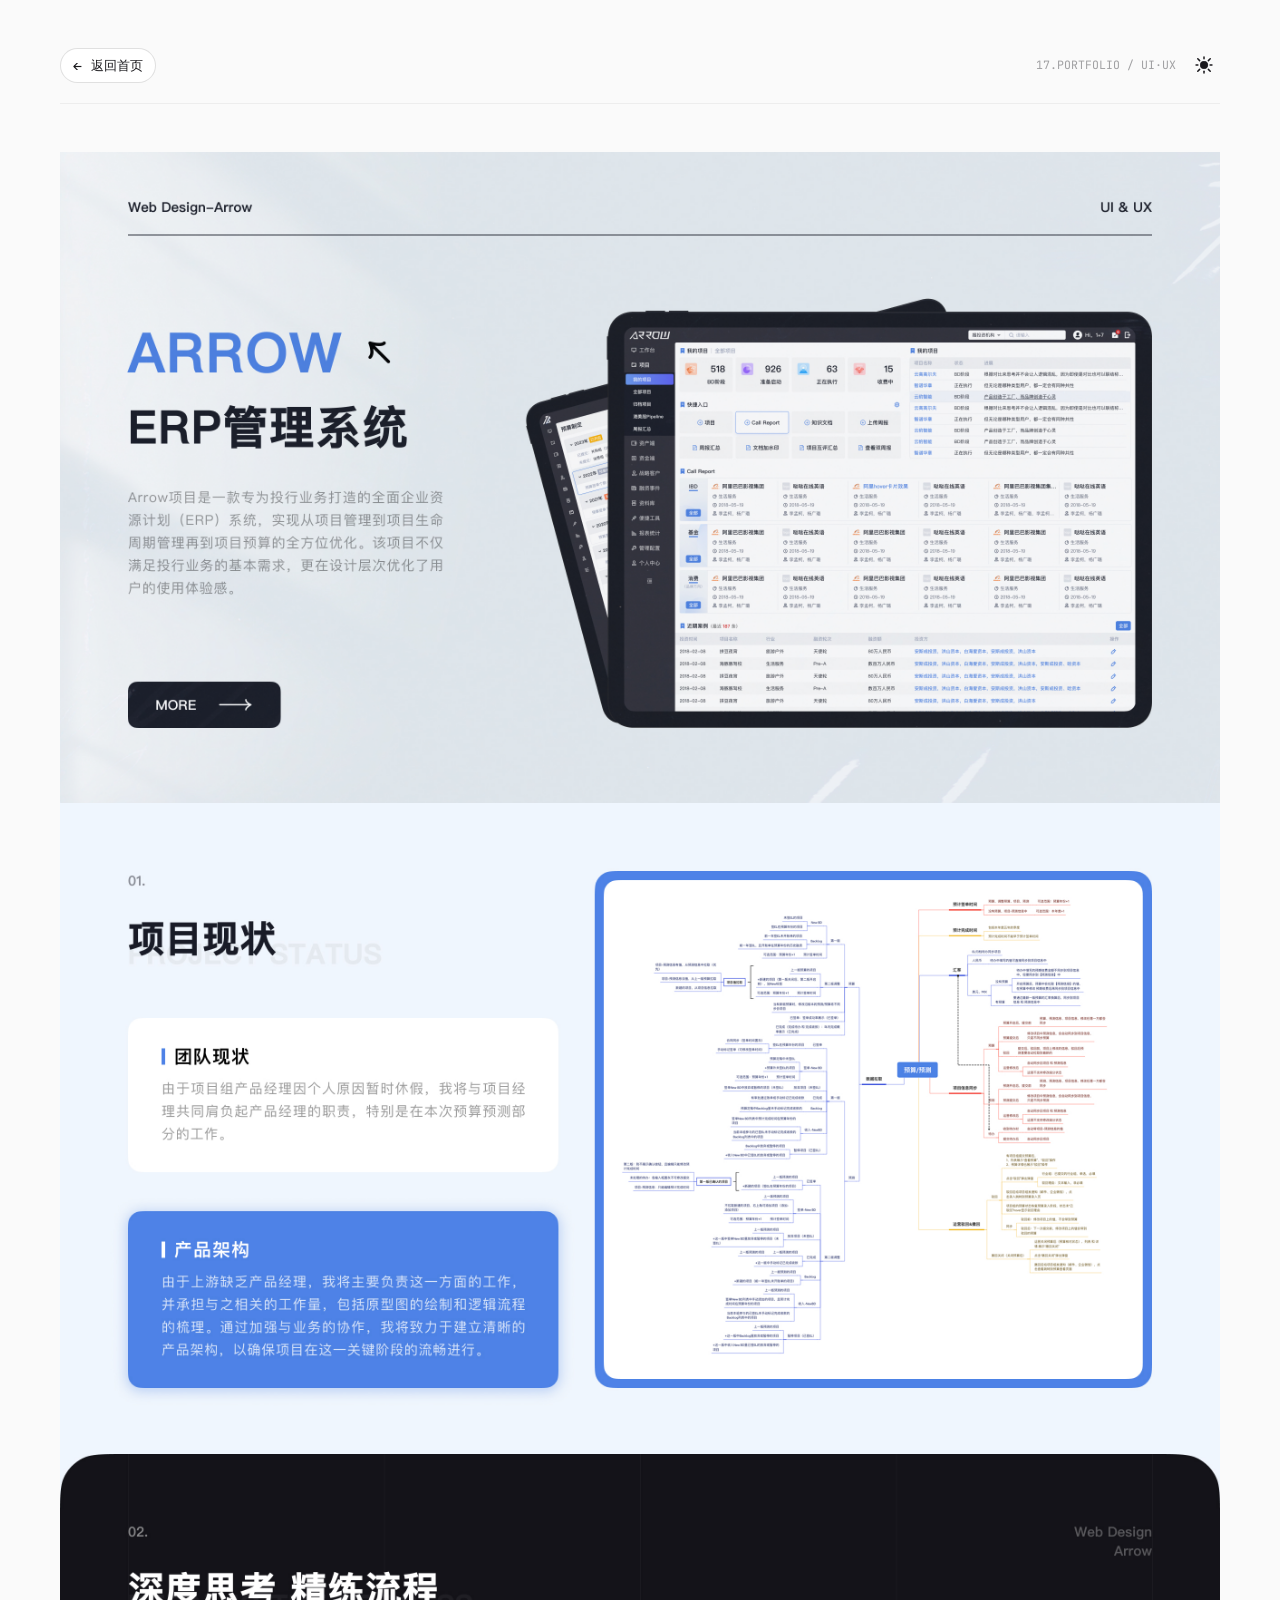
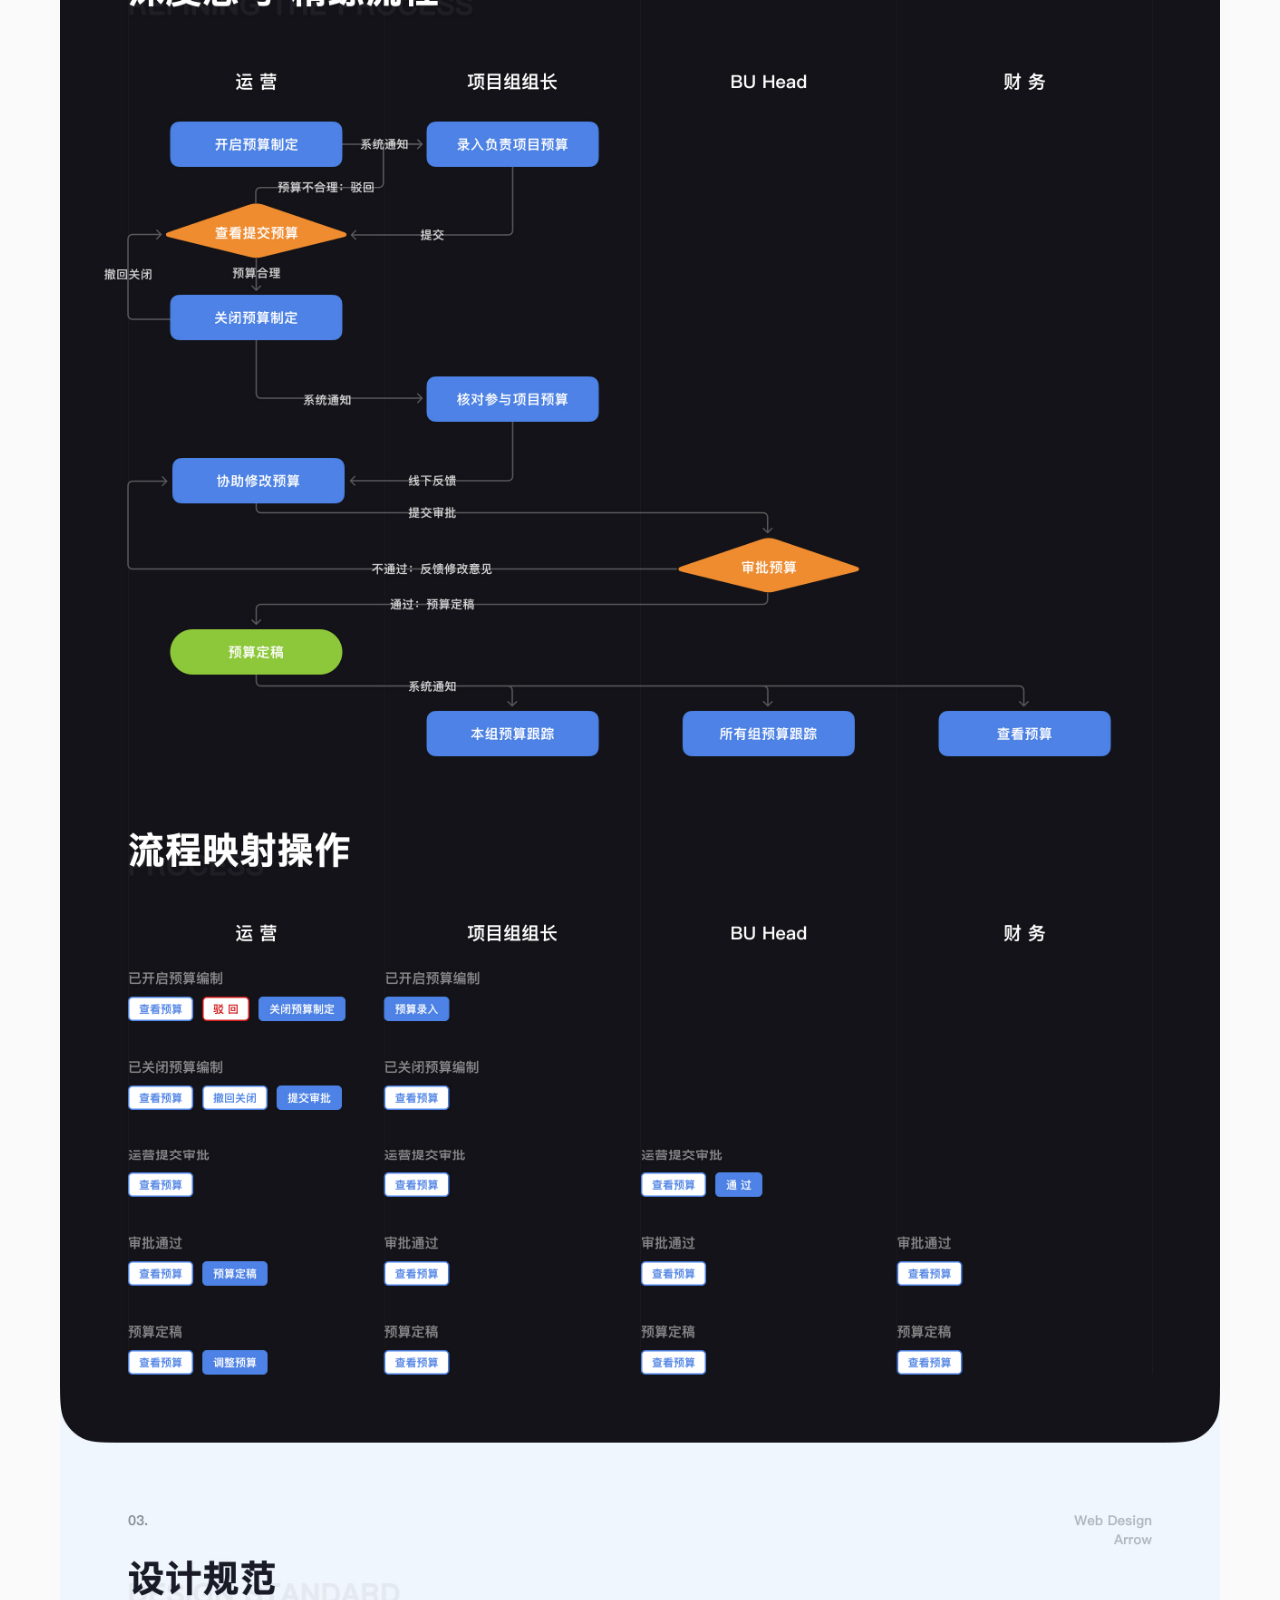
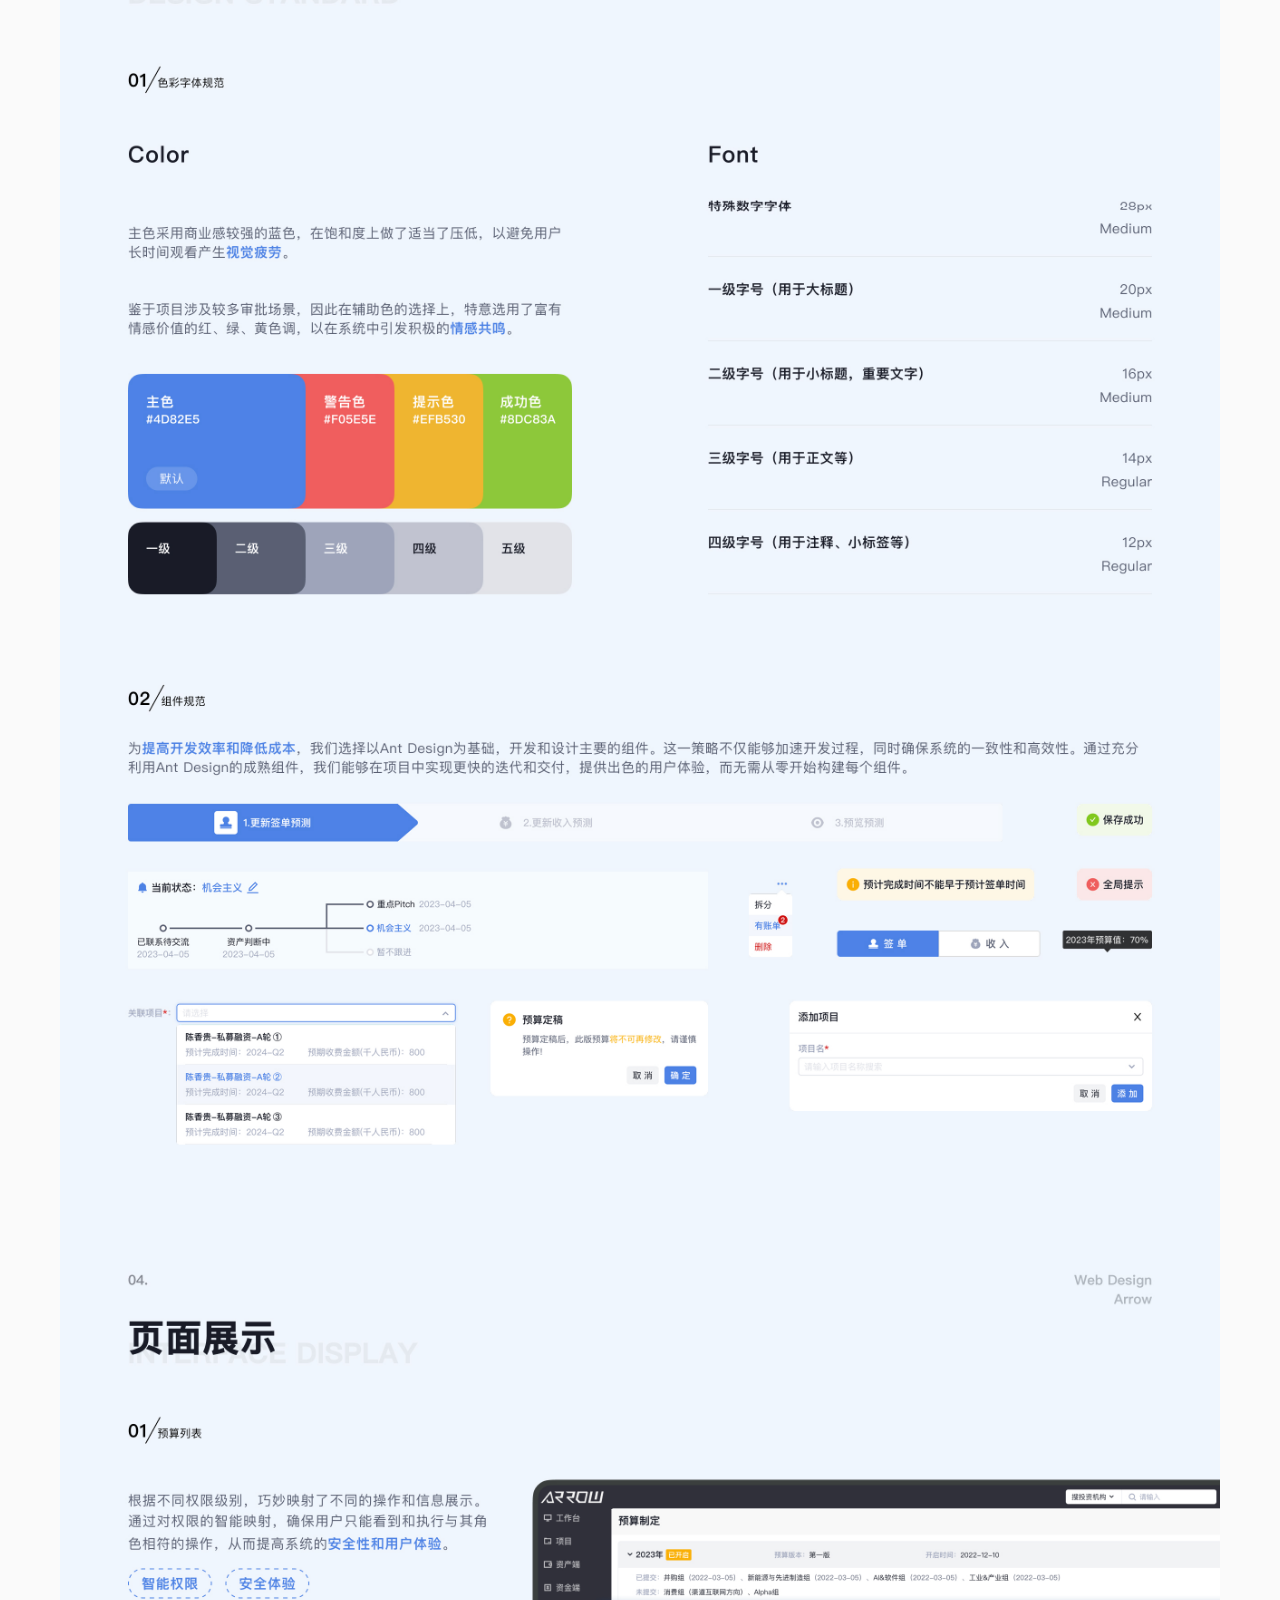
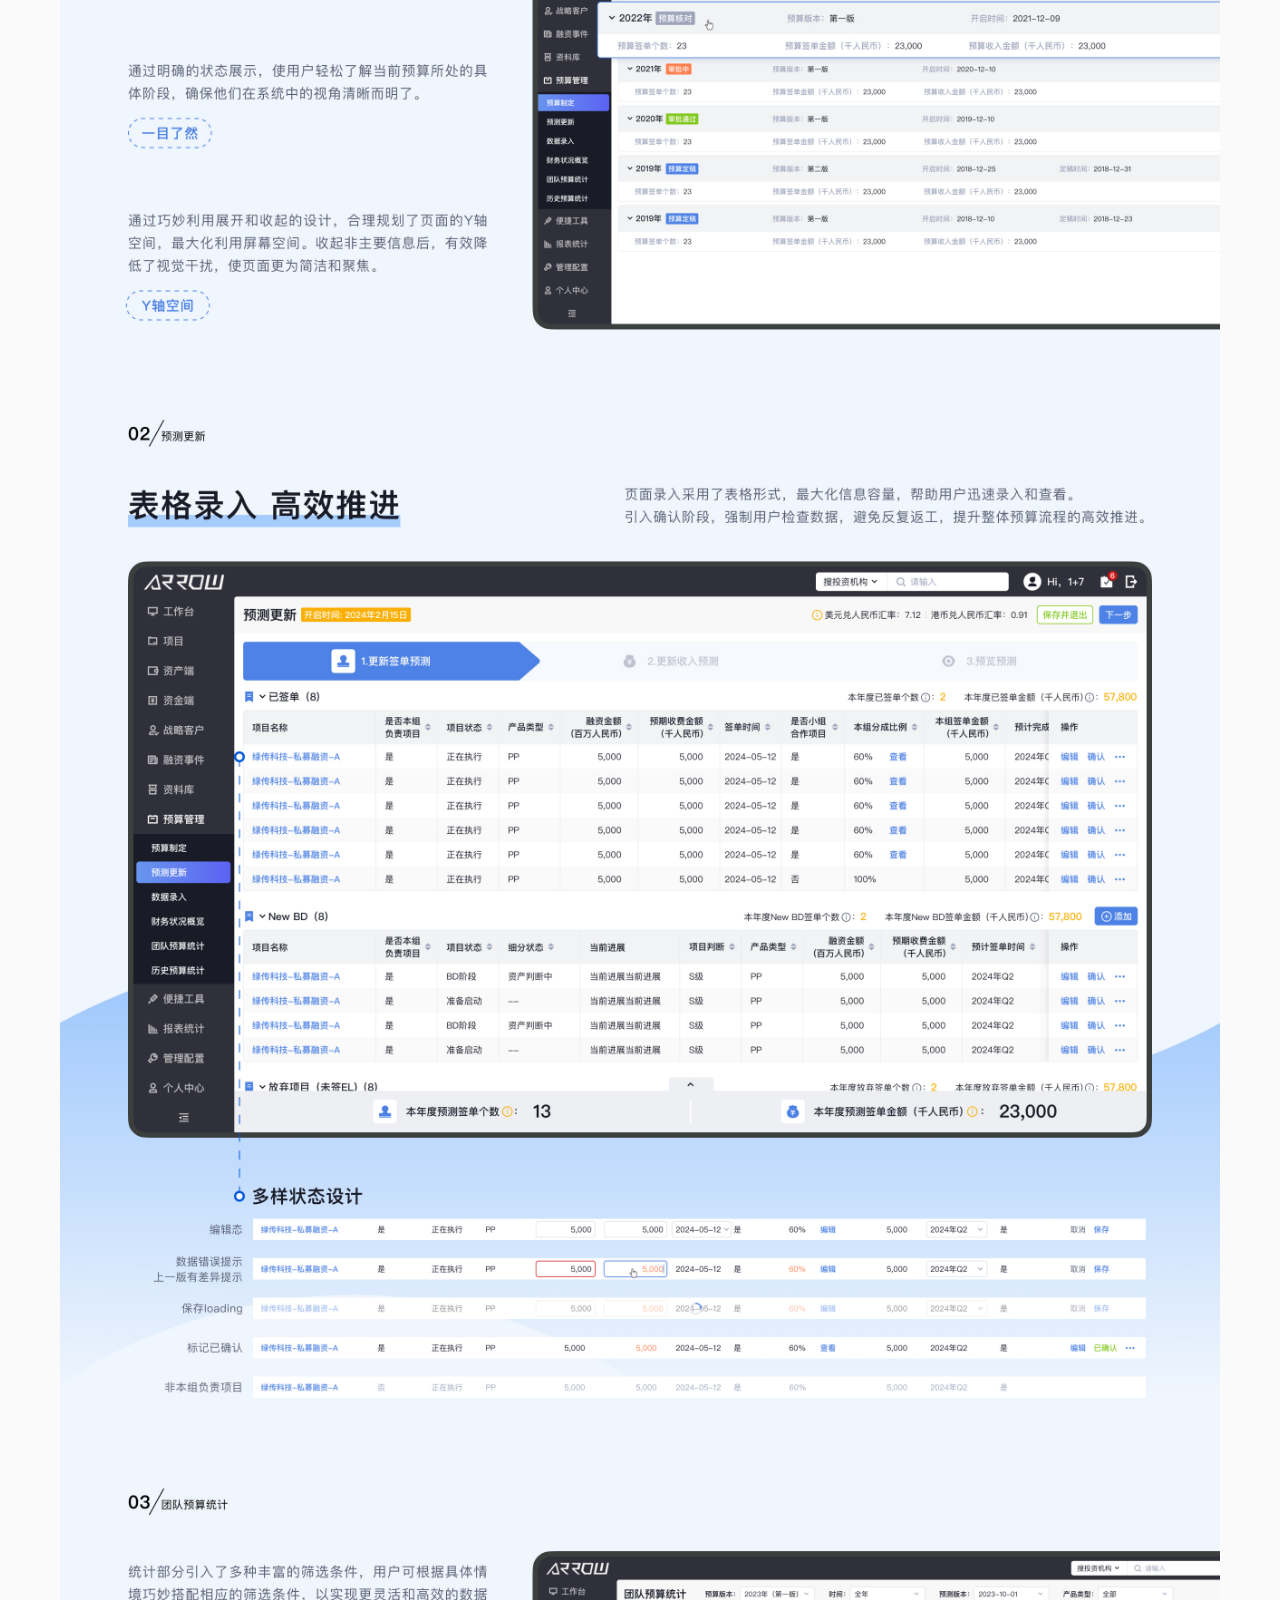
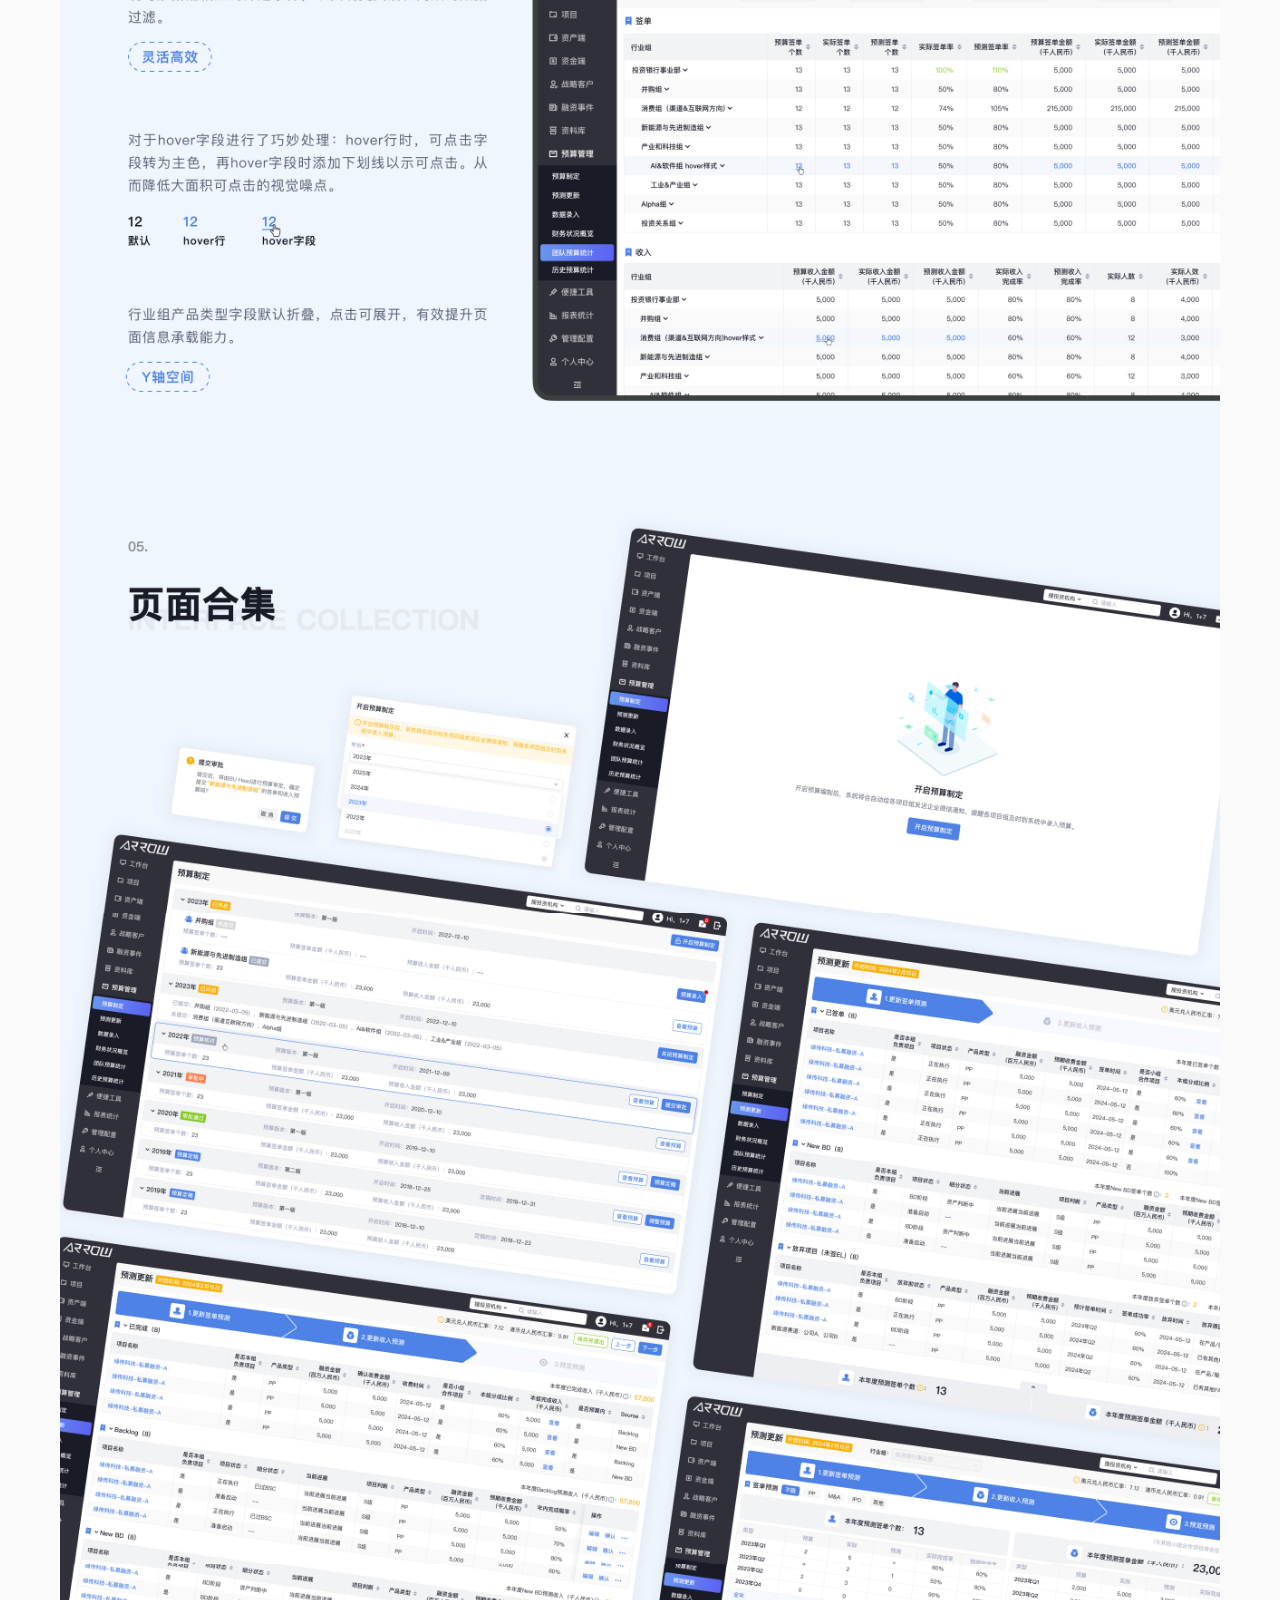
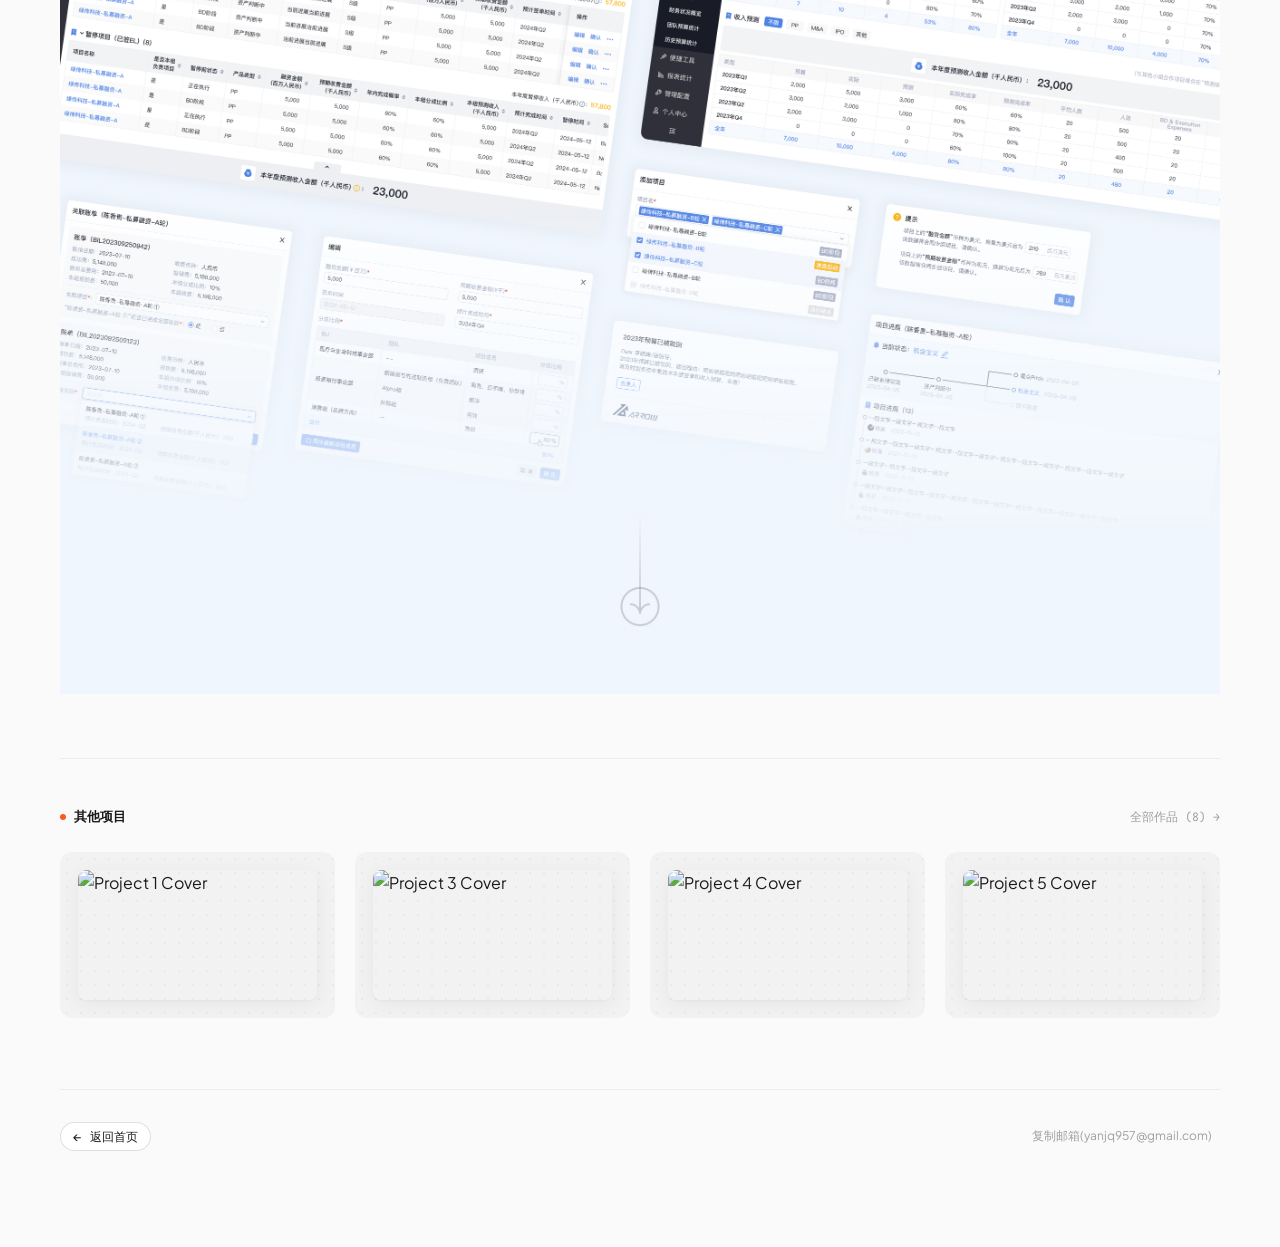
==== project-detail-2.html @ a06f78f7 "feat: add local 2.5K high-res assets for Arrow project and enforce top scroll restoration" ====
<!DOCTYPE html>
<html lang="zh-CN" data-theme="light">
<head>
  <meta charset="UTF-8">
  <meta name="viewport" content="width=device-width, initial-scale=1, viewport-fit=cover">
  <title>作品详情 02 — 17 UI/UX Designer Portfolio</title>
  <meta name="description" content="17 的 UI/UX 作品详情展示。">
  <link rel="icon" type="image/png" href="logo.png">
  <link rel="icon" type="image/svg+xml" href="favicon.svg">
  <link rel="apple-touch-icon" href="logo.png">
  <link rel="stylesheet" href="styles.css">
  
  <link rel="preconnect" href="https://fonts.googleapis.com">
  <link rel="preconnect" href="https://fonts.gstatic.com" crossorigin>
  <link href="https://fonts.googleapis.com/css2?family=Plus+Jakarta+Sans:wght@400;500;600;700;800&family=JetBrains+Mono:wght@400;500;600&display=swap" rel="stylesheet">
  <script>
    (function() {
      // 1. 禁用浏览器历史滚动恢复，确保刷新/返回时始终重新定位到顶部
      if ('scrollRestoration' in history) {
        history.scrollRestoration = 'manual';
      }
      window.scrollTo(0, 0);
      window.addEventListener('pageshow', function() {
        window.scrollTo(0, 0);
      });

      // 2. 初始化深浅色主题
      const saved = localStorage.getItem("site-theme") || 
        (window.matchMedia && window.matchMedia("(prefers-color-scheme: dark)").matches ? "dark" : "light");
      document.documentElement.setAttribute("data-theme", saved);
    })();
  </script>
</head>
<body class="project-detail-body">

  <!-- 全屏白场平滑淡入淡出转场幕布 -->
  <div class="page-transition-curtain is-active" id="page-curtain"></div>

  <div class="detail-page-container">

    <!-- 顶部导航栏 (含返回与深浅色切换) -->
    <header class="projects-nav-header stagger-item stagger-delay-1">
      <a href="index.html" class="btn-back-home" id="btn-back-home" title="返回首页">
        <span class="back-arrow">←</span>
        <span>返回首页</span>
      </a>

      <div style="display: flex; align-items: center; gap: var(--space-1-5);">
        <span style="font-family: var(--font-mono); font-size: 11.5px; color: var(--ink-tertiary);">17.PORTFOLIO / UI·UX</span>
        <button id="btn-theme-toggle" class="theme-toggle-btn" title="切换深浅色主题" aria-label="切换深浅色主题">
          <svg class="theme-toggle-svg" viewBox="0 0 24 24" aria-hidden="true" width="20" height="20">
            <defs>
              <mask id="theme-moon-mask">
                <rect x="0" y="0" width="24" height="24" fill="white" />
                <circle class="theme-crescent-mask" cx="19" cy="7" r="5" fill="black" />
              </mask>
            </defs>
            <g stroke="currentColor" stroke-linecap="round">
              <circle cx="12" cy="12" r="5" fill="currentColor" mask="url(#theme-moon-mask)" class="theme-sun-center" />
              <path d="M12 1.4v2.4" fill="none" stroke-width="2" stroke-linejoin="round" class="theme-ray" />
              <path d="m20.3 3.7-2.5 2.5" fill="none" stroke-width="2" stroke-linejoin="round" class="theme-ray" />
              <path d="M22.6 12h-2.4" fill="none" stroke-width="2" stroke-linejoin="round" class="theme-ray" />
              <path d="m20.3 20.3-2.5-2.5" fill="none" stroke-width="2" stroke-linejoin="round" class="theme-ray" />
              <path d="M12 22.6v-2.4" fill="none" stroke-width="2" stroke-linejoin="round" class="theme-ray" />
              <path d="m3.7 20.3 2.5-2.5" fill="none" stroke-width="2" stroke-linejoin="round" class="theme-ray" />
              <path d="M1.4 12h2.4" fill="none" stroke-width="2" stroke-linejoin="round" class="theme-ray" />
              <path d="m3.7 3.7 2.5 2.5" fill="none" stroke-width="2" stroke-linejoin="round" class="theme-ray" />
            </g>
          </svg>
        </button>
      </div>
    </header>

    <!-- 作品大图展示区域 (上下无缝拼接展示完整高保真设计长图 · 自顶向下优先级渐进加载) -->
    <main class="detail-images-stack stagger-item stagger-delay-2">
      
      <!-- 设计图 1 (最高优先级首屏即时加载 - 2.5K 本地超清原图) -->
      <div class="detail-image-placeholder" id="placeholder-1">
        <img src="assets/projects/arrow/ARROW01.jpg" alt="UI/UX Design Showcase 02 - Section 1" class="detail-stream-img" fetchpriority="high" decoding="async">
      </div>

      <!-- 设计图 2 (2.5K 本地超清原图) -->
      <div class="detail-image-placeholder" id="placeholder-2">
        <img data-src="assets/projects/arrow/ARROW02.jpg" alt="UI/UX Design Showcase 02 - Section 2" class="detail-stream-img" decoding="async">
      </div>

      <!-- 设计图 3 (2.5K 本地超清原图) -->
      <div class="detail-image-placeholder" id="placeholder-3">
        <img data-src="assets/projects/arrow/ARROW03.jpg" alt="UI/UX Design Showcase 02 - Section 3" class="detail-stream-img" decoding="async">
      </div>

      <!-- 设计图 4 (2.5K 本地超清原图) -->
      <div class="detail-image-placeholder" id="placeholder-4">
        <img data-src="assets/projects/arrow/ARROW04.jpg" alt="UI/UX Design Showcase 02 - Section 4" class="detail-stream-img" decoding="async">
      </div>

      <!-- 设计图 5 (2.5K 本地超清原图) -->
      <div class="detail-image-placeholder" id="placeholder-5">
        <img data-src="assets/projects/arrow/ARROW05.jpg" alt="UI/UX Design Showcase 02 - Section 5" class="detail-stream-img" decoding="async">
      </div>

      <!-- 设计图 6 (2.5K 本地超清原图) -->
      <div class="detail-image-placeholder" id="placeholder-6">
        <img data-src="assets/projects/arrow/ARROW06.jpg" alt="UI/UX Design Showcase 02 - Section 6" class="detail-stream-img" decoding="async">
      </div>

      <!-- 设计图 7 (2.5K 本地超清原图) -->
      <div class="detail-image-placeholder" id="placeholder-7">
        <img data-src="assets/projects/arrow/ARROW07.jpg" alt="UI/UX Design Showcase 02 - Section 7" class="detail-stream-img" decoding="async">
      </div>

      <!-- 设计图 8 (2.5K 本地超清原图) -->
      <div class="detail-image-placeholder" id="placeholder-8">
        <img data-src="assets/projects/arrow/ARROW08.jpg" alt="UI/UX Design Showcase 02 - Section 8" class="detail-stream-img" decoding="async">
      </div>

      <!-- 设计图 9 (2.5K 本地超清原图) -->
      <div class="detail-image-placeholder" id="placeholder-9">
        <img data-src="assets/projects/arrow/ARROW09.jpg" alt="UI/UX Design Showcase 02 - Section 9" class="detail-stream-img" decoding="async">
      </div>

      <!-- 设计图 10 (2.5K 本地超清原图) -->
      <div class="detail-image-placeholder" id="placeholder-10">
        <img data-src="assets/projects/arrow/ARROW10.jpg" alt="UI/UX Design Showcase 02 - Section 10" class="detail-stream-img" decoding="async">
      </div>

      <!-- 设计图 11 (2.5K 本地超清原图) -->
      <div class="detail-image-placeholder" id="placeholder-11">
        <img data-src="assets/projects/arrow/ARROW11.jpg" alt="UI/UX Design Showcase 02 - Section 11" class="detail-stream-img" decoding="async">
      </div>

      <!-- 设计图 12 (2.5K 本地超清原图) -->
      <div class="detail-image-placeholder" id="placeholder-12">
        <img data-src="assets/projects/arrow/ARROW12.jpg" alt="UI/UX Design Showcase 02 - Section 12" class="detail-stream-img" decoding="async">
      </div>

      <!-- 设计图 13 (2.5K 本地超清原图) -->
      <div class="detail-image-placeholder" id="placeholder-13">
        <img data-src="assets/projects/arrow/ARROW13.jpg" alt="UI/UX Design Showcase 02 - Section 13" class="detail-stream-img" decoding="async">
      </div>

    </main>

    <!-- 底部「其他项目」推荐模块 -->
    <section class="detail-more-projects-section stagger-item stagger-delay-4">
      <div class="more-projects-header">
        <span class="more-projects-badge">其他项目</span>
        <a href="projects.html" class="more-projects-view-all">全部作品 (8) →</a>
      </div>

      <div class="more-projects-grid">
        <!-- 推荐 1: 项目 1 (带封面图) -->
        <div class="shotwell-card" data-project-url="project-detail.html?from=detail">
          <div class="shotwell-artboard has-cover-image">
            <img src="https://cdn.nodeimage.com/i/YwyaLuNAtFUBW12pf4MRfCgPhsmDjtAM.webp" alt="Project 1 Cover" class="artboard-cover-img" loading="lazy" decoding="async">
          </div>
        </div>

        <!-- 推荐 2: 项目 3 (带封面图) -->
        <div class="shotwell-card" data-project-url="project-detail-3.html?from=detail">
          <div class="shotwell-artboard has-cover-image">
            <img src="https://cdn.nodeimage.com/i/kaMPTOuEryb2H9pcGYnJseWnvORFoao3.webp" alt="Project 3 Cover" class="artboard-cover-img" loading="lazy" decoding="async">
          </div>
        </div>

        <!-- 推荐 3: 项目 4 (带封面图) -->
        <div class="shotwell-card" data-project-url="project-detail-4.html?from=detail">
          <div class="shotwell-artboard has-cover-image">
            <img src="https://cdn.nodeimage.com/i/21tDvHLzhrKbF94xNewNwgtcS5hc1CsA.webp" alt="Project 4 Cover" class="artboard-cover-img" loading="lazy" decoding="async">
          </div>
        </div>

        <!-- 推荐 4: 项目 5 (带封面图) -->
        <div class="shotwell-card" data-project-url="project-detail-5.html?from=detail">
          <div class="shotwell-artboard has-cover-image">
            <img src="https://cdn.nodeimage.com/i/oVhkjZFi4OAv56gPUFg9BxCd1Nyyz9tE.webp" alt="Project 5 Cover" class="artboard-cover-img" loading="lazy" decoding="async">
          </div>
        </div>
      </div>
    </section>

    <!-- 底部返回栏 -->
    <footer class="projects-footer stagger-item stagger-delay-5">
      <a href="index.html" class="btn-back-home" id="btn-back-bottom">
        <span class="back-arrow">←</span>
        <span>返回首页</span>
      </a>
      <button class="footer-email-btn" id="btn-detail-copy-email" onclick="copyContactEmail('yanjq957@gmail.com', this)" title="点击复制邮箱">
        <span>复制邮箱(yanjq957@gmail.com)</span>
      </button>
    </footer>

    <!-- 悬浮返回顶部按钮 (极简小箭头胶囊) -->
    <button class="back-to-top-btn" id="btn-back-to-top" title="返回顶部" aria-label="返回顶部">
      <svg viewBox="0 0 24 24" fill="none" stroke="currentColor" stroke-linecap="round" stroke-linejoin="round">
        <path d="M12 19V5M5 12l7-7 7 7"/>
      </svg>
    </button>

  </div>

  <script>
    // 监听滚动事件：滑动到第二屏时平滑浮现返回顶部按钮
    const backToTopBtn = document.getElementById("btn-back-to-top");
    if (backToTopBtn) {
      let isVisible = false;
      const checkScrollPosition = () => {
        const threshold = window.innerHeight * 0.8;
        const shouldShow = window.scrollY >= threshold;
        if (shouldShow !== isVisible) {
          isVisible = shouldShow;
          backToTopBtn.classList.toggle("is-visible", shouldShow);
        }
      };

      window.addEventListener("scroll", checkScrollPosition, { passive: true });
      checkScrollPosition();

      backToTopBtn.addEventListener("click", () => {
        window.scrollTo({
          top: 0,
          behavior: "smooth"
        });
      });
    }

    // 页面加载完成，移除白场幕布并触发渐进式瀑布入场
    const pageCurtain = document.getElementById("page-curtain");
    window.addEventListener("DOMContentLoaded", () => {
      requestAnimationFrame(() => {
        if (pageCurtain) {
          pageCurtain.classList.remove("is-active");
        }
        document.body.classList.add("is-loaded");
      });
    });

    // 智能识别来源：如果是从项目列表进入，则返回项目列表；否则返回首页
    const urlParams = new URLSearchParams(window.location.search);
    const isFromProjects = urlParams.get("from") === "projects" || 
                           (document.referrer && document.referrer.includes("projects.html"));
    
    const targetBackUrl = isFromProjects ? "projects.html" : "index.html";
    const targetBackText = isFromProjects ? "返回项目列表" : "返回首页";

    // 动态更新顶部与底部返回按钮文案与目标链接
    const topBackBtn = document.getElementById("btn-back-home");
    const bottomBackBtn = document.getElementById("btn-back-bottom");

    function applyBackButtonInfo(btn) {
      if (!btn) return;
      btn.setAttribute("href", targetBackUrl);
      btn.setAttribute("title", targetBackText);
      const textSpan = btn.querySelector("span:last-child");
      if (textSpan) textSpan.textContent = targetBackText;
    }

    applyBackButtonInfo(topBackBtn);
    applyBackButtonInfo(bottomBackBtn);

    // 平滑返回过渡
    function smoothNavigateBack(e) {
      if (e.metaKey || e.ctrlKey || e.shiftKey || e.altKey || e.button !== 0) return;
      e.preventDefault();
      if (pageCurtain) {
        pageCurtain.classList.add("is-active");
      }
      setTimeout(() => {
        window.location.href = targetBackUrl;
      }, 240);
    }

    topBackBtn?.addEventListener("click", smoothNavigateBack);
    bottomBackBtn?.addEventListener("click", smoothNavigateBack);

    // 绑定 Shot-Well 卡片点击跳转至对应作品详情页
    document.querySelectorAll(".shotwell-card").forEach(card => {
      card.addEventListener("click", () => {
        const targetUrl = card.dataset.projectUrl;
        if (!targetUrl) return;
        if (pageCurtain) {
          pageCurtain.classList.add("is-active");
        }
        setTimeout(() => {
          window.location.href = targetUrl;
        }, 240);
      });
    });

    // 项目卡片 3D 鼠标跟随微倾斜与光斑动力学系统 (3D Tilt & Specular Physics)
    function initShotwellCard3DTilt() {
      const cards = document.querySelectorAll(".shotwell-card");
      if (!cards.length) return;

      cards.forEach(card => {
        let glare = card.querySelector(".shotwell-glare");
        if (!glare) {
          glare = document.createElement("div");
          glare.className = "shotwell-glare";
          card.appendChild(glare);
        }

        const artboard = card.querySelector(".shotwell-artboard");
        let bounds = null;
        let rafId = null;
        let targetRotateX = 0;
        let targetRotateY = 0;
        let currentRotateX = 0;
        let currentRotateY = 0;
        let isHovering = false;

        function updateTransform() {
          if (!isHovering) {
            currentRotateX += (0 - currentRotateX) * 0.14;
            currentRotateY += (0 - currentRotateY) * 0.14;

            if (Math.abs(currentRotateX) < 0.05 && Math.abs(currentRotateY) < 0.05) {
              card.style.transform = "";
              card.style.zIndex = "";
              card.style.transition = "";
              if (artboard) {
                artboard.style.transform = "";
                artboard.style.transition = "";
              }
              if (glare) glare.style.opacity = "0";
              rafId = null;
              return;
            }
          } else {
            currentRotateX += (targetRotateX - currentRotateX) * 0.16;
            currentRotateY += (targetRotateY - currentRotateY) * 0.16;
          }

          card.style.transform = `perspective(1000px) rotateX(${currentRotateX.toFixed(2)}deg) rotateY(${currentRotateY.toFixed(2)}deg) translateY(-4px)`;
          if (artboard) {
            artboard.style.transform = `translateZ(10px)`;
          }

          rafId = requestAnimationFrame(updateTransform);
        }

        card.addEventListener("pointerenter", () => {
          bounds = card.getBoundingClientRect();
          isHovering = true;
          card.style.zIndex = "10";
          card.style.transition = "none";
          if (artboard) artboard.style.transition = "transform 0.1s ease-out, box-shadow 0.3s ease";
          if (glare) glare.style.opacity = "1";
          if (!rafId) {
            rafId = requestAnimationFrame(updateTransform);
          }
        });

        card.addEventListener("pointermove", (e) => {
          if (!bounds) bounds = card.getBoundingClientRect();
          const posX = e.clientX - bounds.left;
          const posY = e.clientY - bounds.top;

          const normX = (posX / bounds.width - 0.5) * 2;
          const normY = (posY / bounds.height - 0.5) * 2;

          const maxTilt = 7;
          targetRotateY = normX * maxTilt;
          targetRotateX = -normY * maxTilt;

          if (glare) {
            glare.style.background = `radial-gradient(circle at ${posX}px ${posY}px, rgba(255, 255, 255, 0.22) 0%, rgba(255, 255, 255, 0) 65%)`;
          }

          if (!rafId) {
            rafId = requestAnimationFrame(updateTransform);
          }
        });

        card.addEventListener("pointerleave", () => {
          isHovering = false;
          bounds = null;
        });
      });
    }

    if (document.readyState === "loading") {
      document.addEventListener("DOMContentLoaded", initShotwellCard3DTilt);
    } else {
      initShotwellCard3DTilt();
    }

    // 邮箱复制与 Toast 轻提示逻辑
    let toastTimeout = null;
    function showToast(message, email) {
      let toast = document.getElementById("global-toast");
      if (!toast) {
        toast = document.createElement("div");
        toast.id = "global-toast";
        toast.className = "global-toast";
        document.body.appendChild(toast);
      }
      
      const emailHtml = email ? `<span class="toast-email-val">(${email})</span>` : "";
      toast.innerHTML = `
        <span class="toast-icon">
          <svg width="13" height="13" viewBox="0 0 24 24" fill="none" stroke="currentColor" stroke-width="3" stroke-linecap="round" stroke-linejoin="round">
            <polyline points="20 6 9 17 4 12"></polyline>
          </svg>
        </span>
        <span class="toast-text">${message} ${emailHtml}</span>
      `;
      
      toast.classList.remove("toast-hide");
      toast.classList.add("toast-show");
      
      clearTimeout(toastTimeout);
      toastTimeout = setTimeout(() => {
        toast.classList.remove("toast-show");
        toast.classList.add("toast-hide");
        setTimeout(() => {
          if (toast && toast.classList.contains("toast-hide")) {
            toast.remove();
          }
        }, 260);
      }, 2400);
    }

    function copyContactEmail(email, btnEl) {
      const emailText = email || "yanjq957@gmail.com";
      if (navigator.clipboard && window.isSecureContext) {
        navigator.clipboard.writeText(emailText).catch(() => fallbackCopy(emailText));
      } else {
        fallbackCopy(emailText);
      }

      showToast("已成功复制 17 的联系邮箱", emailText);

      if (btnEl) {
        const originalContent = btnEl.innerHTML;
        btnEl.innerHTML = `
          <svg width="13" height="13" viewBox="0 0 24 24" fill="none" stroke="currentColor" stroke-width="2.5" stroke-linecap="round" stroke-linejoin="round" style="color: #22c55e;">
            <polyline points="20 6 9 17 4 12"></polyline>
          </svg>
          <span style="color: #22c55e;">已复制成功</span>
        `;
        setTimeout(() => {
          btnEl.innerHTML = originalContent;
        }, 2000);
      }
    }

    function fallbackCopy(text) {
      const textArea = document.createElement("textarea");
      textArea.value = text;
      textArea.style.position = "fixed";
      textArea.style.opacity = "0";
      textArea.style.left = "-9999px";
      document.body.appendChild(textArea);
      textArea.focus();
      textArea.select();
      try {
        document.execCommand("copy");
      } catch (err) {
        console.error("Fallback copy failed", err);
      }
      document.body.removeChild(textArea);
    }

    // 主题切换与系统偏好实时同步
    const themeBtn = document.getElementById("btn-theme-toggle");
    if (themeBtn) {
      themeBtn.addEventListener("click", () => {
        const currentTheme = document.documentElement.getAttribute("data-theme");
        const nextTheme = currentTheme === "dark" ? "light" : "dark";
        document.documentElement.setAttribute("data-theme", nextTheme);
        localStorage.setItem("site-theme", nextTheme);
      });
    }

    // 监听系统亮暗偏好实时变更 (跟随系统)
    if (window.matchMedia) {
      window.matchMedia("(prefers-color-scheme: dark)").addEventListener("change", (e) => {
        if (!localStorage.getItem("site-theme")) {
          document.documentElement.setAttribute("data-theme", e.matches ? "dark" : "light");
        }
      });
    }

    // 跨页面主题变更实时同步
    window.addEventListener("storage", (e) => {
      if (e.key === "site-theme" && e.newValue) {
        document.documentElement.setAttribute("data-theme", e.newValue);
      }
    });

    // ==========================================================================
    // 智能自顶向下顺序优先级渐进加载引擎 (Top-Down Sequential Progressive Loader)
    // 弱网环境下严格限制并发数优先从上到下按序加载，同时结合视口加急感知
    // ==========================================================================
    function initProgressiveImageStream() {
      const streamImgs = Array.from(document.querySelectorAll(".detail-stream-img"));
      if (!streamImgs.length) return;

      const loadedSet = new Set();
      let activeLoadingCount = 0;
      const MAX_CONCURRENT_DOWNLOADS = 2; // 限制同时下载数，集中带宽保证上方图片最快加载完成
      let sequentialIndex = 0;

      function triggerImageDownload(img) {
        if (!img || loadedSet.has(img)) return;

        if (!img.src && img.dataset.src) {
          activeLoadingCount++;
          img.src = img.dataset.src;

          const handleFinish = () => {
            img.classList.add("is-loaded");
            loadedSet.add(img);
            activeLoadingCount = Math.max(0, activeLoadingCount - 1);
            pumpSequentialQueue();
          };

          if (img.complete && img.naturalWidth > 0) {
            handleFinish();
          } else {
            img.onload = handleFinish;
            img.onerror = handleFinish;
          }
        } else if (img.src) {
          if (img.complete && img.naturalWidth > 0) {
            img.classList.add("is-loaded");
            loadedSet.add(img);
          } else {
            activeLoadingCount++;
            const handleFirst = () => {
              img.classList.add("is-loaded");
              loadedSet.add(img);
              activeLoadingCount = Math.max(0, activeLoadingCount - 1);
              pumpSequentialQueue();
            };
            img.onload = handleFirst;
            img.onerror = handleFirst;
          }
        }
      }

      function pumpSequentialQueue() {
        while (activeLoadingCount < MAX_CONCURRENT_DOWNLOADS && sequentialIndex < streamImgs.length) {
          const nextImg = streamImgs[sequentialIndex++];
          if (nextImg && !loadedSet.has(nextImg)) {
            triggerImageDownload(nextImg);
          }
        }
      }

      // 1. 优先触发第 1 张首屏大图并启动自上而下的顺序加载流水线
      triggerImageDownload(streamImgs[0]);
      sequentialIndex = 1;
      pumpSequentialQueue();

      // 2. 视口探测器 (IntersectionObserver)：若用户快速向下滚动，当前屏幕视口内的图片优先加急加载
      if ("IntersectionObserver" in window) {
        const viewportObserver = new IntersectionObserver((entries) => {
          entries.forEach(entry => {
            if (entry.isIntersecting) {
              const targetImg = entry.target.querySelector(".detail-stream-img");
              if (targetImg && !loadedSet.has(targetImg)) {
                triggerImageDownload(targetImg);
              }
              viewportObserver.unobserve(entry.target);
            }
          });
        }, { rootMargin: "400px 0px" });

        document.querySelectorAll(".detail-image-placeholder").forEach(el => {
          viewportObserver.observe(el);
        });
      }
    }

    if (document.readyState === "loading") {
      document.addEventListener("DOMContentLoaded", initProgressiveImageStream);
    } else {
      initProgressiveImageStream();
    }
  </script>
</body>
</html>
---- styles.css ----
/* ==========================================================================
   17 · UI DESIGN ENGINEER — ROWS.GG STYLE SYSTEM
   8pt / 4pt Unified Grid & Spacing Design System
   ========================================================================== */

:root {
  /* jib.design 官方浅色调色盘 (Light / Studio Clean) */
  --bg-canvas: #fafafa;
  --bg-card: #ffffff;
  --bg-card-subtle: #f2f2f2;
  --bg-card-hover: #ffffff;
  --bg-input: #ffffff;

  /* 墨水文本 */
  --ink: #1A191D;
  --ink-secondary: rgba(26, 25, 29, 0.72);
  --ink-tertiary: rgba(26, 25, 29, 0.40);
  --ink-faint: rgba(26, 25, 29, 0.08);

  /* 发丝线边框 */
  --border: rgba(0, 0, 0, 0.08);
  --border-subtle: rgba(0, 0, 0, 0.05);
  --border-medium: rgba(0, 0, 0, 0.12);
  --border-hover: rgba(0, 0, 0, 0.24);

  /* 专属选区高亮：纯粹高级黑底白字 (High-Contrast Monochrome Selection) */
  --selection-bg: #1A191D;
  --selection-fg: #ffffff;

  /* 品牌点睛色 (Logo 专属橙) */
  --accent: #ff5722;
  --accent-subtle: rgba(255, 87, 34, 0.1);
  --accent-glow: rgba(255, 87, 34, 0.25);

  /* 字体族 */
  --font-sans: "Plus Jakarta Sans", -apple-system, BlinkMacSystemFont, "Segoe UI", Roboto, sans-serif;
  --font-mono: "JetBrains Mono", monospace;

  /* 8pt / 4pt 现代原子化网格与间距系统 (8pt Baseline & 4pt Sub-grid Tokens) */
  --space-0-5: 4px;   /* 0.5x - 微型元素间隙、状态点与文字间距 */
  --space-1: 8px;     /* 1x   - 基础步进：图标与文字间距、紧凑内边距 */
  --space-1-5: 12px;  /* 1.5x - 紧凑列表项间距、次级元素间隙 */
  --space-2: 16px;    /* 2x   - 标准间距：标准按钮水平 padding、段落间距、网格默认 gap */
  --space-2-5: 20px;  /* 2.5x - 卡片间距、中等留白 */
  --space-3: 24px;    /* 3x   - 卡片标准内边距、悬浮控制项边缘边距 */
  --space-4: 32px;    /* 4x   - 模块分组留白、双列布局间隙、大卡片内边距 */
  --space-5: 40px;    /* 5x   - 归档/详情页板块切换间距 */
  --space-6: 48px;    /* 6x   - 主版块垂直节奏留白、导航底部下边距 */
  --space-7: 56px;    /* 7x   - 移动端/平板端板块留白 */
  --space-8: 64px;    /* 8x   - 核心 Section 留白、英雄区底部 padding */
  --space-9: 72px;    /* 9x   - 核心 Section 纵向大节奏留白 (7D 追踪器/工作经历) */
  --space-10: 80px;   /* 10x  - 宽屏大版块切换留白 */
  --space-12: 96px;   /* 12x  - 归档页底部安全留白、大容器间距 */
  --space-16: 128px;  /* 16x  - 英雄区顶部安全净距 (避让固定 Logo 与控制按钮) */

  /* 版心与响应式容器栅格 Tokens */
  --container-max-width: 880px;
  --container-wide-max-width: 1160px;
  --container-gutter-sm: var(--space-2);   /* 16px */
  --container-gutter-md: var(--space-3);   /* 24px */
  --container-gutter-lg: var(--space-4);   /* 32px */

  /* 统一圆角规范 Tokens (Unified Radius System) */
  --radius-lg: 12px;
  --radius-md: 8px;
  --radius-sm: 6px;
  --radius-full: 9999px;

  /* 阴影 */
  --shadow-card: 0 1px 3px rgba(0, 0, 0, 0.02), 0 4px 12px rgba(0, 0, 0, 0.03);
  --shadow-pop: 0 4px 14px rgba(0, 0, 0, 0.06);

  /* 动效 */
  --ease-spring: cubic-bezier(0.16, 1, 0.3, 1);
  --duration-fast: 0.15s;
  --duration-normal: 0.25s;
}

[data-theme="dark"] {
  /* jib.design 官方深色调色盘 (Dark / Obsidian OLED) */
  --bg-canvas: #121212;
  --bg-card: #1c1c1c;
  --bg-card-subtle: #242424;
  --bg-card-hover: #282828;
  --bg-input: #1c1c1c;

  --ink: #ededed;
  --ink-secondary: rgba(255, 255, 255, 0.60);
  --ink-tertiary: rgba(255, 255, 255, 0.33);
  --ink-faint: rgba(255, 255, 255, 0.08);

  --border: rgba(255, 255, 255, 0.08);
  --border-subtle: rgba(255, 255, 255, 0.05);
  --border-medium: rgba(255, 255, 255, 0.15);
  --border-hover: rgba(255, 255, 255, 0.26);

  --selection-bg: #ffffff;
  --selection-fg: #121212;

  --accent: #ff5722;
  --accent-subtle: rgba(255, 87, 34, 0.15);
  --accent-glow: rgba(255, 87, 34, 0.35);

  --shadow-card: 0 1px 3px rgba(0, 0, 0, 0.4), 0 6px 16px rgba(0, 0, 0, 0.3);
  --shadow-pop: 0 4px 14px rgba(0, 0, 0, 0.6);
}

/* ==========================================================================
   全局重置与排版
   ========================================================================== */

*, *::before, *::after {
  box-sizing: border-box;
  margin: 0;
  padding: 0;
}

html {
  scroll-behavior: smooth;
  text-size-adjust: 100%;
}

body {
  background-color: var(--bg-canvas);
  color: var(--ink);
  font-family: var(--font-sans);
  line-height: 1.6;
  -webkit-font-smoothing: antialiased;
  -moz-osx-font-smoothing: grayscale;
  min-height: 100vh;
  position: relative;
  overflow-x: hidden;
  transition: background-color var(--duration-normal) ease, color var(--duration-normal) ease;
}

::selection {
  background-color: var(--selection-bg);
  color: var(--selection-fg);
}

::-moz-selection {
  background-color: var(--selection-bg);
  color: var(--selection-fg);
}

/* 链接双层划线动效 (jib.design Signature) */
.site-link {
  --link-rail: var(--border-medium);
  color: var(--ink);
  background-image: linear-gradient(var(--ink), var(--ink)), linear-gradient(var(--link-rail), var(--link-rail));
  padding-bottom: 2px;
  background-position: 100% 100%, 0 100%;
  background-repeat: no-repeat;
  background-size: 0 1px, 100% 1px;
  text-decoration: none;
  transition: background-size 0.28s cubic-bezier(0.77, 0, 0.175, 1);
}

.site-link:hover, .site-link:focus-visible {
  background-position: 0 100%, 0 100%;
  background-size: 100% 1px, 100% 1px;
  transition-duration: 0.18s;
  color: var(--ink);
}

/* 全屏物理粒子 Canvas */
.logo-canvas {
  position: fixed;
  top: 0;
  left: 0;
  width: 100vw;
  height: 100vh;
  pointer-events: none;
  z-index: 99;
}

/* 页面主容器 */
.layout-container {
  width: min(var(--container-max-width), calc(100% - var(--space-6)));
  margin: 0 auto;
}

/* ==========================================================================
   1. 固定悬浮控制项 (Fixed Corner Floating Anchors)
   ========================================================================== */

/* 左上角独立固定 Logo 锚点 (滑动后飞向此处) */
.fixed-corner-logo {
  position: fixed;
  top: var(--space-3);
  left: var(--space-3);
  width: 38px;
  height: 42px;
  z-index: 95;
  display: flex;
  align-items: center;
  justify-content: center;
  cursor: pointer;
  pointer-events: auto;
}

/* 右上角独立控制按钮组 (jib.design 极简位置与月牙太阳形变按钮) */
.fixed-top-controls {
  position: fixed;
  top: var(--space-3);
  right: var(--space-3);
  z-index: 95;
  display: flex;
  align-items: center;
  gap: var(--space-1);
}

.theme-toggle-btn {
  display: inline-flex;
  align-items: center;
  justify-content: center;
  width: 32px;
  height: 32px;
  border-radius: var(--radius-full);
  background: transparent;
  border: none;
  color: var(--ink);
  cursor: pointer;
  outline: none;
  transition: background-color var(--duration-fast) ease, transform var(--duration-fast) ease, color var(--duration-normal) ease;
}

.theme-toggle-btn:hover {
  background-color: var(--border-subtle);
}

.theme-toggle-btn:active {
  transform: scale(0.9);
}

.theme-toggle-svg {
  width: 18px;
  height: 18px;
  overflow: visible;
  transition: transform 0.4s cubic-bezier(0.16, 1, 0.3, 1);
}

.theme-sun-center {
  transform-origin: 12px 12px;
  transition: transform 0.4s cubic-bezier(0.16, 1, 0.3, 1), fill var(--duration-normal) ease;
}

.theme-crescent-mask {
  transform: translate(8px, -8px);
  transition: transform 0.4s cubic-bezier(0.16, 1, 0.3, 1);
}

.theme-ray {
  transform-origin: 12px 12px;
  transition: transform 0.35s cubic-bezier(0.16, 1, 0.3, 1), opacity 0.25s ease;
}

/* 深色模式下的形变与动效 (对标 jib.design) */
[data-theme="dark"] .theme-toggle-svg {
  transform: rotate(-15deg);
}

[data-theme="dark"] .theme-sun-center {
  transform: scale(1.6);
}

[data-theme="dark"] .theme-crescent-mask {
  transform: translate(0px, 0px);
}

[data-theme="dark"] .theme-ray {
  transform: scale(0) rotate(45deg);
  opacity: 0;
}

.version-chip {
  font-family: var(--font-mono);
  font-size: 11px;
  font-weight: 500;
  padding: var(--space-0-5) var(--space-1);
  border-radius: var(--radius-sm);
  background: var(--bg-card-subtle);
  color: var(--ink-tertiary);
}

/* ==========================================================================
   2. 英雄区 (Hero Section — Rows.gg 1:1 Layout)
   ========================================================================== */

.hero-section {
  position: relative;
  padding-top: var(--space-16);
  padding-bottom: var(--space-8);
  isolation: isolate;
}

/* 全站/全屏固定高质感动态交互背景 (Aurora Glow + Blueprint Grid) */
.hero-ambient-backdrop {
  position: fixed;
  top: 0;
  left: 0;
  width: 100vw;
  height: 100vh;
  pointer-events: none;
  overflow: hidden;
  z-index: 0;
  mask-image: none;
  -webkit-mask-image: none;
}

/* 动态流体光晕 (Aurora Orbs) */
.hero-aurora-glow {
  position: absolute;
  inset: 0;
  pointer-events: none;
  filter: blur(100px);
  opacity: 0.85;
  transform: translateZ(0);
}

.hero-orb {
  position: absolute;
  border-radius: 50%;
  will-change: transform, opacity;
  animation: hero-orb-float 18s ease-in-out infinite alternate;
}

/* Orb 1: Logo 背后温暖橙辉光 */
.hero-orb-1 {
  width: 520px;
  height: 520px;
  top: 5%;
  left: 12%;
  background: radial-gradient(circle, rgba(255, 87, 34, 0.14) 0%, rgba(255, 138, 101, 0.04) 60%, transparent 80%);
  animation-duration: 15s;
}

[data-theme="dark"] .hero-orb-1 {
  background: radial-gradient(circle, rgba(255, 87, 34, 0.22) 0%, rgba(255, 110, 64, 0.07) 55%, transparent 75%);
}

/* Orb 2: 右上方极光冷青蓝/银灰色调 */
.hero-orb-2 {
  width: 720px;
  height: 600px;
  top: -10%;
  right: 5%;
  background: radial-gradient(circle, rgba(148, 163, 184, 0.16) 0%, rgba(203, 213, 225, 0.05) 60%, transparent 80%);
  animation-duration: 22s;
  animation-delay: -5s;
}

[data-theme="dark"] .hero-orb-2 {
  background: radial-gradient(circle, rgba(56, 189, 248, 0.10) 0%, rgba(30, 41, 59, 0.25) 60%, transparent 80%);
}

/* Orb 3: 中心偏下弥散柔光 */
.hero-orb-3 {
  width: 620px;
  height: 500px;
  bottom: 8%;
  left: 32%;
  background: radial-gradient(circle, rgba(254, 243, 199, 0.20) 0%, rgba(243, 244, 246, 0.04) 60%, transparent 80%);
  animation-duration: 20s;
  animation-delay: -9s;
}

[data-theme="dark"] .hero-orb-3 {
  background: radial-gradient(circle, rgba(99, 102, 241, 0.09) 0%, rgba(15, 23, 42, 0.2) 60%, transparent 80%);
}

@keyframes hero-orb-float {
  0% {
    transform: translate(0, 0) scale(1);
  }
  33% {
    transform: translate(30px, -20px) scale(1.08);
  }
  66% {
    transform: translate(-20px, 25px) scale(0.95);
  }
  100% {
    transform: translate(15px, -15px) scale(1.04);
  }
}

/* 交互式点阵网格 Canvas */
.hero-ambient-canvas {
  position: absolute;
  top: 0;
  left: 0;
  width: 100%;
  height: 100%;
  pointer-events: none;
  z-index: 1;
}

/* 英雄区内容提升层级，确保文字清晰且可选 */
.hero-content {
  position: relative;
  z-index: 2;
  pointer-events: auto;
}

/* 开篇 Logo 触发区 */
.hero-logo-wrapper {
  margin-bottom: var(--space-3);
  display: inline-block;
}

.hero-logo-anchor {
  width: 48px;
  height: 52px;
  display: flex;
  align-items: center;
  justify-content: flex-start;
  position: relative;
  cursor: pointer;
}

.hero-logo-anchor img {
  width: 100%;
  height: 100%;
  object-fit: contain;
  opacity: 0; /* Canvas 完全接管渲染 */
  pointer-events: none;
}

.hero-headline {
  font-size: clamp(22px, 3.6vw, 38px);
  font-weight: 700;
  line-height: 1.25;
  letter-spacing: -0.03em;
  color: var(--ink);
  max-width: 100%;
  margin-bottom: var(--space-2);
  white-space: nowrap;
}

@media (max-width: 640px) {
  .hero-headline {
    white-space: normal;
    font-size: 26px;
    line-height: 1.35;
  }
}

.hero-copy {
  font-size: 16px;
  line-height: 1.68;
  color: #1A191D;
  max-width: 580px;
  margin-bottom: var(--space-4);
  text-wrap: pretty;
}

[data-theme="dark"] .hero-copy {
  color: var(--ink-secondary);
}

.hero-copy strong {
  color: var(--ink);
  font-weight: 600;
}

/* Rows.gg 经典按钮组 */
.hero-cta-group {
  display: flex;
  align-items: center;
  gap: var(--space-2);
  flex-wrap: wrap;
}

.btn-pill-primary {
  display: inline-flex;
  align-items: center;
  justify-content: center;
  padding: 10px 20px;
  background: var(--ink);
  color: var(--bg-canvas);
  border-radius: var(--radius-md);
  font-size: 14px;
  font-weight: 600;
  text-decoration: none;
  border: 1px solid var(--ink);
  cursor: pointer;
  transition: transform var(--duration-fast) var(--ease-spring), opacity var(--duration-fast);
}

.btn-pill-primary:hover {
  opacity: 0.9;
  transform: translateY(-1px);
}

.btn-pill-primary:active {
  transform: translateY(0);
}

.btn-text-link {
  display: inline-flex;
  align-items: center;
  gap: 6px;
  color: var(--ink);
  font-size: 14px;
  font-weight: 600;
  text-decoration: none;
  padding: var(--space-1) var(--space-0-5);
  cursor: pointer;
  background: none;
  border: none;
  font-family: inherit;
  transition: gap var(--duration-fast) ease, color var(--duration-fast);
}

.btn-text-link:hover {
  gap: 10px;
  color: var(--accent);
}

.btn-shoot-pill {
  display: inline-flex;
  align-items: center;
  gap: 6px;
  padding: 10px var(--space-2);
  background: var(--bg-card);
  border: 1px solid var(--border);
  border-radius: var(--radius-md);
  color: var(--ink);
  font-size: 13.5px;
  font-weight: 600;
  cursor: pointer;
  transition: all var(--duration-fast);
  box-shadow: 0 1px 2px rgba(0, 0, 0, 0.02);
}

.btn-shoot-pill:hover {
  border-color: var(--border-hover);
  background: var(--bg-card-hover);
  transform: translateY(-1px);
}

/* ==========================================================================
   3. 双列分割版块 (Split Sections — Rows.gg 经典左右布局)
   ========================================================================== */

.split-section {
  display: grid;
  grid-template-columns: 1fr 1fr;
  gap: var(--space-8);
  align-items: center;
  padding: 0;
  margin-bottom: var(--space-9);
  border-top: none;
}

.split-section.reverse {
  grid-template-columns: 1fr 1fr;
}

/* 左侧交互展示卡片 (Tracker Card) */
.media-col {
  width: 100%;
}

.interactive-card {
  background: var(--bg-card-subtle);
  border: none;
  border-radius: var(--radius-lg);
  padding: var(--space-3) var(--space-4);
  box-shadow: none;
}

.card-top-bar {
  display: flex;
  align-items: center;
  justify-content: space-between;
  margin-bottom: var(--space-2);
}

.card-title-text {
  font-size: 17px;
  font-weight: 700;
  letter-spacing: -0.02em;
  color: var(--ink);
}

/* 1:1 对标 rows.gg 的纯白无描边药丸卡片 (Pill Items) 与平滑物理滑块 */
.tracker-rows-list {
  position: relative;
  display: flex;
  flex-direction: column;
  gap: var(--space-1);
}

/* 动态平滑物理滑块 (Gliding Selection Pill: 消除闪烁，实现丝滑下滑动效) */
.tracker-sliding-indicator {
  position: absolute;
  top: 0;
  left: 0;
  width: 100%;
  height: 44px;
  background: #ffffff;
  border-radius: var(--radius-full);
  box-shadow: 0 1px 3px rgba(0, 0, 0, 0.04), 0 3px 8px rgba(0, 0, 0, 0.03);
  z-index: 1;
  pointer-events: none;
  opacity: 0;
  transition: transform 0.38s cubic-bezier(0.16, 1, 0.3, 1),
              height 0.38s cubic-bezier(0.16, 1, 0.3, 1),
              opacity 0.2s ease;
  will-change: transform, height;
}

[data-theme="dark"] .tracker-sliding-indicator {
  background: #242424;
  box-shadow: 0 1px 3px rgba(0, 0, 0, 0.3), 0 3px 8px rgba(0, 0, 0, 0.2);
}

.tracker-pill-item {
  position: relative;
  z-index: 2;
  display: flex;
  align-items: center;
  justify-content: space-between;
  padding: 10px var(--space-2);
  background: transparent !important;
  border: none;
  border-radius: var(--radius-full);
  font-size: 13.5px;
  font-weight: 500;
  color: var(--ink-secondary);
  cursor: pointer;
  box-shadow: none !important;
  transition: color 0.2s ease;
}

.tracker-pill-item:hover {
  color: var(--ink);
}

.tracker-pill-item.active {
  color: var(--ink);
  font-weight: 600;
}

[data-theme="dark"] .tracker-pill-item {
  color: var(--ink-secondary);
}

[data-theme="dark"] .tracker-pill-item.active {
  color: var(--ink);
}

.pill-left {
  display: flex;
  align-items: center;
  gap: var(--space-1-5);
}

.pill-badge-num {
  width: 22px;
  height: 22px;
  border-radius: 50%;
  display: flex;
  align-items: center;
  justify-content: center;
  font-size: 11px;
  font-weight: 700;
  background: #171717; /* 未选中状态：统一为经典墨黑 */
  color: #ffffff;
  flex-shrink: 0;
  transition: background-color 0.22s ease, color 0.22s ease, transform 0.22s var(--ease-spring);
}

[data-theme="dark"] .pill-badge-num {
  background: #262626;
  color: #ffffff;
  border: 1px solid rgba(255, 255, 255, 0.15);
}

/* 选中状态 (Active)：统一使用 17 专属品牌主色（橙色 #ff5722） */
.tracker-pill-item.active .pill-badge-num {
  background: var(--accent);
  color: #ffffff;
  border: none;
  transform: scale(1.08);
}

[data-theme="dark"] .tracker-pill-item.active .pill-badge-num {
  background: var(--accent);
  color: #ffffff;
  border: none;
}

.pill-tag {
  font-family: var(--font-mono);
  font-size: 11px;
  color: var(--ink-tertiary);
  margin-left: var(--space-1);
  flex-shrink: 0;
}

.pill-avatar {
  width: 26px;
  height: 26px;
  border-radius: 50%;
  overflow: hidden;
  background: var(--bg-card-subtle);
  display: flex;
  align-items: center;
  justify-content: center;
  font-size: 12px;
  flex-shrink: 0;
}

/* 右侧纯粹大字排版 (Pure Editorial Typography — No Heavy Boxes) */
.copy-col {
  display: flex;
  flex-direction: column;
}

.copy-heading {
  font-size: 26px;
  font-weight: 700;
  line-height: 1.25;
  letter-spacing: -0.025em;
  color: var(--ink);
  margin-bottom: var(--space-2);
  transition: opacity 0.18s ease, transform 0.18s var(--ease-spring);
}

.copy-desc {
  font-size: 15px;
  line-height: 1.65;
  color: var(--ink-secondary);
  text-wrap: pretty;
  display: flex;
  flex-direction: column;
  gap: var(--space-2);
  transition: opacity 0.18s ease, transform 0.18s var(--ease-spring);
}

.copy-fade-out {
  opacity: 0;
  transform: translateY(4px);
}

/* ==========================================================================
   4. JIB.DESIGN 样式：精选项目横向突破版心画廊 (Shot-Well Gallery)
   ========================================================================== */

.shotwell-section {
  padding: 0;
  margin-bottom: var(--space-2);
  border-top: none;
}

.shotwell-header-row {
  display: flex;
  align-items: center;
  justify-content: space-between;
  margin-bottom: var(--space-2);
}

.section-caption-label {
  font-family: var(--font-mono);
  font-size: 11.5px;
  font-weight: 500;
  color: var(--ink-tertiary);
  text-transform: lowercase;
  margin-bottom: 0;
}

/* ==========================================================================
   Rows.gg 官方 1:1 纯粹精巧交互 (Minimalist Vector Stretch + 1.0s Tension Charge + Precision Trail)
   ========================================================================== */

.rows-more-btn {
  display: inline-flex;
  align-items: center;
  gap: var(--space-1-5);
  padding: 6px var(--space-2);
  background-color: var(--bg-card);
  border: 1px solid var(--border-medium);
  border-radius: var(--radius-full);
  color: var(--ink);
  font-family: var(--font-sans);
  font-size: 13px;
  font-weight: 500;
  text-decoration: none;
  cursor: pointer;
  outline: none;
  box-shadow: 0 1px 2px rgba(0, 0, 0, 0.03);
  transition: background-color var(--duration-fast) ease,
              border-color var(--duration-fast) ease,
              box-shadow var(--duration-fast) ease,
              transform var(--duration-fast) var(--ease-spring);
  position: relative;
  user-select: none;
}

.rows-more-btn:hover {
  background-color: var(--bg-card-hover);
  border-color: var(--border-hover);
  box-shadow: 0 2px 6px rgba(0, 0, 0, 0.05);
}

.rows-more-text {
  letter-spacing: -0.01em;
  white-space: nowrap;
}

.rows-more-btn svg {
  display: block;
  overflow: visible;
}

.rows-demo-arrow {
  transform-origin: 0;
  transition: transform 0.22s cubic-bezier(0.3, 0.8, 0.4, 1);
  display: inline-flex;
  transform: translate(0);
}

.rows-arrow-head {
  transition: transform 0.34s cubic-bezier(0.3, 1.5, 0.4, 1);
  transform: translate(0);
}

.rows-arrow-tail {
  stroke-dasharray: 24;
  stroke-dashoffset: 13px;
  transition: stroke-dashoffset 0.34s cubic-bezier(0.3, 1.5, 0.4, 1);
}

/* 1. 悬停态：箭头头部前移 13px，尾部发丝线延伸拉长 */
.rows-more-btn:hover:not([data-charge]) .rows-arrow-head {
  transform: translate(13px);
}

.rows-more-btn:hover:not([data-charge]) .rows-arrow-tail {
  stroke-dashoffset: 0;
}

/* 2. 点击蓄力状态 (data-charge="recoil" / "shake" / "shake2") */
.rows-more-btn[data-charge="recoil"] .rows-demo-arrow,
.rows-more-btn[data-charge="shake"] .rows-demo-arrow,
.rows-more-btn[data-charge="shake2"] .rows-demo-arrow {
  transition: transform 0.28s cubic-bezier(0.55, 0.05, 0.3, 1);
  transform: translate(-5px);
}

.rows-more-btn[data-charge="recoil"] .rows-arrow-head,
.rows-more-btn[data-charge="shake"] .rows-arrow-head,
.rows-more-btn[data-charge="shake2"] .rows-arrow-head {
  transition: transform 0.28s cubic-bezier(0.55, 0.05, 0.3, 1);
  transform: translate(-2px);
}

.rows-more-btn[data-charge="recoil"] .rows-arrow-tail,
.rows-more-btn[data-charge="shake"] .rows-arrow-tail,
.rows-more-btn[data-charge="shake2"] .rows-arrow-tail {
  stroke-dashoffset: 16px;
  transition: stroke-dashoffset 0.28s cubic-bezier(0.55, 0.05, 0.3, 1);
}

/* 柔和微震 (Soft Shake) */
@keyframes demoArrowShakeSoft {
  0%, 100% { transform: translate(-5px) rotate(0deg); }
  25% { transform: translate(-5.4px, -0.5px) rotate(-0.8deg); }
  75% { transform: translate(-4.6px, 0.5px) rotate(0.8deg); }
}

/* 紧绷强震 (Hard Shake) */
@keyframes demoArrowShakeHard {
  0%, 100% { transform: translate(-5px) rotate(0deg); }
  20% { transform: translate(-6.2px, -0.8px) rotate(-1.5deg); }
  40% { transform: translate(-3.8px, 0.8px) rotate(1.5deg); }
  60% { transform: translate(-5.8px, 0.6px) rotate(-1deg); }
  80% { transform: translate(-4.2px, -0.6px) rotate(1deg); }
}

.rows-more-btn[data-charge="shake"] .rows-demo-arrow {
  animation: 0.34s ease-in-out infinite demoArrowShakeSoft;
}

.rows-more-btn[data-charge="shake2"] .rows-demo-arrow {
  animation: 0.12s ease-in-out infinite demoArrowShakeHard;
}

/* 3. 发射态 (Fire) */
.rows-more-btn[data-charge="fire"] .rows-demo-arrow {
  opacity: 0;
  transition: none;
}

/* 独立飞行箭头 (Fixed Flying Arrow) */
.demoArrowFly {
  position: fixed;
  z-index: 2147483000;
  pointer-events: none;
  will-change: transform;
  display: inline-flex;
  transform: translate3d(0, 0, 0);
}

.demoArrowFly svg {
  display: block;
  overflow: visible;
}

/* 细腻重力物理微尘画布 (Fixed Micro-Dust Trail Canvas) */
.demoArrowTrail {
  position: fixed;
  inset: 0;
  z-index: 2147482999;
  pointer-events: none;
}

.shotwell-viewport {
  position: relative;
  left: 50%;
  width: 100vw;
  transform: translateX(-50%);
  overflow-x: auto;
  overscroll-behavior-x: none;
  -webkit-overflow-scrolling: touch;
  margin-top: calc(-1 * var(--space-3));
  margin-bottom: var(--space-6);
  padding-top: var(--space-3);
  padding-bottom: var(--space-4);
}

.shotwell-track {
  display: flex;
  width: max-content;
  gap: var(--space-2);
  padding-left: max(var(--space-3), calc((100vw - min(var(--container-max-width), calc(100% - var(--space-6)))) / 2));
  padding-right: max(var(--space-3), calc((100vw - min(var(--container-max-width), calc(100% - var(--space-6)))) / 2));
  padding-top: var(--space-1);
  padding-bottom: var(--space-1-5);
}

.shotwell-card {
  width: min(calc(100vw - var(--space-4)), 540px);
  aspect-ratio: 540 / 325;
  background-color: var(--bg-card-subtle);
  background-image: radial-gradient(rgba(0, 0, 0, 0.04) 1px, transparent 1px);
  background-size: 14px 14px;
  border: none;
  border-radius: var(--radius-lg);
  overflow: hidden;
  position: relative;
  display: flex;
  align-items: center;
  justify-content: center;
  padding: 16px;
  box-shadow: none;
  cursor: default;
  flex-shrink: 0;
  transform-style: preserve-3d;
  perspective: 1000px;
  will-change: transform;
  transition: background-color 0.25s ease, box-shadow 0.3s ease;
}

.shotwell-card[data-project-url] {
  cursor: pointer;
}

[data-theme="dark"] .shotwell-card {
  background-color: #1c1c1c;
  background-image: radial-gradient(rgba(255, 255, 255, 0.04) 1px, transparent 1px);
  border: none;
}

@media (min-width: 640px) {
  .shotwell-card {
    padding: 24px;
  }
}

.shotwell-card:hover {
  background-color: var(--bg-card-hover);
  box-shadow: 0 12px 36px rgba(0, 0, 0, 0.06), 0 4px 12px rgba(0, 0, 0, 0.03);
}

[data-theme="dark"] .shotwell-card:hover {
  border: none;
  box-shadow: 0 16px 48px rgba(0, 0, 0, 0.5), 0 4px 16px rgba(0, 0, 0, 0.3);
}

/* 动态镜面反射高光层 (随鼠标位置移动) */
.shotwell-glare {
  position: absolute;
  inset: 0;
  pointer-events: none;
  border-radius: inherit;
  background: radial-gradient(circle at 50% 50%, rgba(255, 255, 255, 0.2) 0%, rgba(255, 255, 255, 0) 65%);
  opacity: 0;
  mix-blend-mode: overlay;
  transition: opacity 0.3s ease;
  z-index: 15;
}

[data-theme="dark"] .shotwell-glare {
  background: radial-gradient(circle at 50% 50%, rgba(255, 255, 255, 0.12) 0%, rgba(255, 255, 255, 0) 65%);
}

/* 中心悬浮高保真 UI 画板 */
.shotwell-artboard {
  width: 100%;
  height: 100%;
  background: #ffffff;
  border-radius: var(--radius-md);
  border: none;
  box-shadow: 0 4px 20px rgba(0, 0, 0, 0.05), 0 1px 3px rgba(0, 0, 0, 0.04);
  padding: var(--space-2) var(--space-2-5);
  display: flex;
  flex-direction: column;
  justify-content: space-between;
  overflow: hidden;
  position: relative;
  transform-style: preserve-3d;
  will-change: transform;
  transition: transform 0.25s var(--ease-spring), box-shadow 0.3s ease;
}

.shotwell-card:hover .shotwell-artboard {
  box-shadow: 0 16px 36px rgba(0, 0, 0, 0.08), 0 3px 8px rgba(0, 0, 0, 0.04);
}

[data-theme="dark"] .shotwell-artboard {
  background: #15171e;
  border: none;
  box-shadow: 0 4px 24px rgba(0, 0, 0, 0.6), 0 1px 3px rgba(0, 0, 0, 0.4);
}

[data-theme="dark"] .shotwell-card:hover .shotwell-artboard {
  box-shadow: 0 16px 40px rgba(0, 0, 0, 0.8), 0 4px 14px rgba(0, 0, 0, 0.5);
}

/* 支持图片封面的画板 (四边等宽留白悬浮展示，16:9 无裁切) */
.shotwell-artboard.has-cover-image {
  padding: 0;
  background: transparent;
  width: 100%;
  height: 100%;
  aspect-ratio: 16 / 9;
  max-width: 100%;
  max-height: 100%;
  display: block;
}

.artboard-cover-img {
  width: 100%;
  height: 100%;
  object-fit: cover;
  object-position: center;
  display: block;
  border-radius: inherit;
  pointer-events: none;
  user-select: none;
}

/* 画板顶部微导航 */
.artboard-nav {
  display: flex;
  align-items: center;
  justify-content: space-between;
  font-size: 9px;
  color: var(--ink-tertiary);
  font-family: var(--font-mono);
  border-bottom: 1px solid var(--border-subtle);
  padding-bottom: var(--space-1);
}

.artboard-brand {
  font-weight: 700;
  color: var(--ink);
  font-size: 10px;
}

/* 画板中央标语区 */
.artboard-hero-title {
  font-size: 12.5px;
  font-weight: 700;
  line-height: 1.35;
  color: var(--ink);
  max-width: 320px;
  margin: var(--space-1) 0;
  letter-spacing: -0.015em;
}

/* 画板底部图片与清单双列 */
.artboard-bottom-row {
  display: flex;
  align-items: flex-end;
  justify-content: space-between;
  gap: var(--space-2);
  margin-top: auto;
}

.artboard-thumbs-grid {
  display: flex;
  gap: 6px;
}

.artboard-thumb {
  width: 44px;
  height: 48px;
  border-radius: 4px;
  overflow: hidden;
  border: none;
  flex-shrink: 0;
}

.artboard-step-list {
  font-family: var(--font-mono);
  font-size: 8.5px;
  line-height: 1.5;
  color: var(--ink-secondary);
  display: flex;
  flex-direction: column;
  gap: 1px;
}

/* 移动端三联屏样式 (Mobile Tri-Screen) */
.mobile-tri-screen {
  display: flex;
  align-items: center;
  justify-content: center;
  gap: var(--space-1-5);
  height: 100%;
  padding: var(--space-0-5) 0;
}

.mobile-mockup-frame {
  flex: 1;
  max-width: 120px;
  height: 100%;
  background: #ffffff;
  border: none;
  border-radius: var(--radius-md);
  padding: var(--space-1) 6px;
  display: flex;
  flex-direction: column;
  justify-content: space-between;
  box-shadow: 0 2px 8px rgba(0, 0, 0, 0.03);
  position: relative;
  overflow: hidden;
}

[data-theme="dark"] .mobile-mockup-frame {
  background: #181b24;
  border: none;
}

.mobile-mockup-frame.dark-modal {
  background: #111318;
  color: #ffffff;
  border: none;
}

.mobile-time-bar {
  display: flex;
  justify-content: space-between;
  font-family: var(--font-mono);
  font-size: 7.5px;
  color: var(--ink-tertiary);
  margin-bottom: var(--space-0-5);
}

.mobile-filter-pills {
  display: flex;
  flex-direction: column;
  align-items: center;
  gap: var(--space-0-5);
  margin: auto 0;
}

.mobile-pill {
  font-size: 8px;
  font-family: var(--font-sans);
  padding: 2px var(--space-1);
  border-radius: var(--radius-full);
  color: rgba(255, 255, 255, 0.6);
  border: 1px solid rgba(255, 255, 255, 0.1);
}

.mobile-pill.active {
  background: #ffffff;
  color: #000000;
  font-weight: 600;
  border-color: #ffffff;
}

.card-ui-mockup-1 {
  background: linear-gradient(135deg, rgba(255, 87, 34, 0.05) 0%, rgba(0, 0, 0, 0) 100%), var(--bg-card);
}
.card-ui-mockup-2 {
  background: linear-gradient(135deg, rgba(99, 102, 241, 0.06) 0%, rgba(0, 0, 0, 0) 100%), var(--bg-card);
}
.card-ui-mockup-3 {
  background: linear-gradient(135deg, rgba(16, 185, 129, 0.06) 0%, rgba(0, 0, 0, 0) 100%), var(--bg-card);
}
.card-ui-mockup-4 {
  background: linear-gradient(135deg, rgba(245, 158, 11, 0.06) 0%, rgba(0, 0, 0, 0) 100%), var(--bg-card);
}

/* ==========================================================================
   5. JIB.DESIGN 样式：工作经历发丝线列表 (Experiences Hairline List)
   ========================================================================== */

.jib-experiences-section {
  padding: 0;
  margin-bottom: var(--space-9);
  border-top: none;
}

.jib-exp-list {
  list-style: none;
  margin-top: var(--space-2);
}

.jib-exp-item {
  display: flex;
  gap: var(--space-4);
  border-bottom: 1px solid var(--border-subtle);
  padding: var(--space-1-5) 0;
  font-size: 14px;
  align-items: baseline;
}

.jib-exp-item:first-child {
  padding-top: 0;
}

.jib-exp-item:last-child {
  border-bottom: none;
}

.jib-exp-date {
  width: 110px;
  flex-shrink: 0;
  white-space: nowrap;
  color: var(--ink-secondary);
  font-size: 14px;
}

.jib-exp-role-wrap {
  display: flex;
  align-items: baseline;
  gap: var(--space-1);
  min-width: 0;
  flex-wrap: wrap;
}

.jib-exp-role {
  color: var(--ink);
  font-weight: 600;
}

.jib-exp-org {
  color: var(--ink-tertiary);
  font-size: 13px;
}

.jib-sub-list {
  list-style: none;
  margin-top: var(--space-1-5);
  display: flex;
  flex-direction: column;
  gap: 6px;
}

.jib-sub-item {
  font-size: 14px;
  color: var(--ink-secondary);
}

.timeline-title {
  font-weight: 600;
  color: var(--ink);
}

.timeline-org {
  font-size: 12px;
  color: var(--ink-secondary);
}

/* 底部联系区 */
.footer-section {
  padding: 0 0 var(--space-8) 0;
  border-top: none;
}

.footer-box {
  display: flex;
  flex-direction: row;
  align-items: center;
  justify-content: space-between;
  gap: var(--space-4);
}

.footer-content-col {
  display: flex;
  flex-direction: column;
  gap: var(--space-1);
  max-width: 520px;
}

.footer-title {
  font-size: 22px;
  font-weight: 700;
  letter-spacing: -0.02em;
  color: var(--ink);
}

.footer-desc {
  color: var(--ink-secondary);
  font-size: 14.5px;
  line-height: 1.6;
}

.footer-actions {
  display: flex;
  align-items: center;
  flex-shrink: 0;
}

@media (max-width: 640px) {
  .footer-box {
    flex-direction: column;
    align-items: flex-start;
    gap: var(--space-2-5);
  }
}

.footer-meta-bar {
  margin-top: var(--space-6);
  padding-top: var(--space-3);
  border-top: 1px solid var(--border-subtle);
  display: flex;
  align-items: center;
  justify-content: space-between;
  font-size: 12px;
  color: var(--ink-tertiary);
}

.footer-meta-bar .btn-text-link {
  padding: 0;
  font-size: 12px;
}

/* ==========================================================================
   5. 响应式布局 (Responsive Breakpoints)
   ========================================================================== */

@media (max-width: 768px) {
  .split-section {
    grid-template-columns: 1fr;
    gap: var(--space-4);
    margin-bottom: var(--space-7);
  }
  .hero-section {
    padding-top: var(--space-12);
    padding-bottom: var(--space-6);
  }
  .fixed-corner-logo {
    top: var(--space-2);
    left: var(--space-2);
  }
  .fixed-top-controls {
    top: var(--space-2);
    right: var(--space-2);
  }
  .jib-experiences-section {
    margin-bottom: var(--space-6);
  }
  .jib-exp-item {
    gap: var(--space-2);
  }
  .layout-container {
    width: min(var(--container-max-width), calc(100% - var(--space-4)));
  }
}

/* ==========================================================================
   6. 页面转场白场幕布与渐进式级联登场动效 (Page Transition & Staggered Cascade)
   ========================================================================== */

.page-transition-curtain {
  position: fixed;
  inset: 0;
  z-index: 9999999;
  background-color: var(--bg);
  opacity: 0;
  pointer-events: none;
  transition: opacity 0.38s cubic-bezier(0.22, 1, 0.36, 1);
  will-change: opacity;
}

.page-transition-curtain.is-active {
  opacity: 1;
  pointer-events: auto;
}

/* 渐进式逐级浮现 (Progressive Staggered Reveal) */
.stagger-item {
  opacity: 0;
  transform: translateY(20px);
  transition: opacity 0.62s cubic-bezier(0.16, 1, 0.3, 1),
              transform 0.62s cubic-bezier(0.16, 1, 0.3, 1);
  will-change: opacity, transform;
}

body.is-loaded .stagger-item {
  opacity: 1;
  transform: translateY(0);
}

/* 延迟阶梯 (Stagger Delays) */
body.is-loaded .stagger-delay-1  { transition-delay: 0.04s; }
body.is-loaded .stagger-delay-2  { transition-delay: 0.09s; }
body.is-loaded .stagger-delay-3  { transition-delay: 0.15s; }
body.is-loaded .stagger-delay-4  { transition-delay: 0.20s; }
body.is-loaded .stagger-delay-5  { transition-delay: 0.26s; }
body.is-loaded .stagger-delay-6  { transition-delay: 0.32s; }
body.is-loaded .stagger-delay-7  { transition-delay: 0.38s; }
body.is-loaded .stagger-delay-8  { transition-delay: 0.44s; }
body.is-loaded .stagger-delay-9  { transition-delay: 0.50s; }
body.is-loaded .stagger-delay-10 { transition-delay: 0.56s; }
body.is-loaded .stagger-delay-11 { transition-delay: 0.62s; }
body.is-loaded .stagger-delay-12 { transition-delay: 0.68s; }

/* ==========================================================================
   7. 项目列表独立页面样式 (Projects Archive Page)
   ========================================================================== */

.projects-page-container {
  width: min(var(--container-wide-max-width), calc(100% - var(--space-6)));
  margin: 0 auto;
  padding: var(--space-6) 0 var(--space-12);
}

@media (max-width: 768px) {
  .projects-page-container {
    width: min(var(--container-wide-max-width), calc(100% - var(--space-4)));
    padding: var(--space-4) 0 var(--space-8);
  }
}

/* 顶部导航与返回条 */
.projects-nav-header {
  display: flex;
  align-items: center;
  justify-content: space-between;
  margin-bottom: var(--space-6);
  padding-bottom: var(--space-2-5);
  border-bottom: 1px solid var(--border-subtle);
}

.btn-back-home {
  display: inline-flex;
  align-items: center;
  gap: var(--space-1);
  padding: 6px var(--space-1-5);
  background-color: var(--bg-card);
  border: 1px solid var(--border-medium);
  border-radius: var(--radius-full);
  color: var(--ink);
  font-size: 13px;
  font-weight: 500;
  text-decoration: none;
  cursor: pointer;
  transition: all var(--duration-fast) ease;
}

.btn-back-home:hover {
  background-color: var(--bg-card-hover);
  border-color: var(--border-hover);
  transform: translateX(-2px);
}

.btn-back-home .back-arrow {
  display: inline-block;
  transition: transform var(--duration-fast) var(--ease-spring);
}

.btn-back-home:hover .back-arrow {
  transform: translateX(-4px);
}

.projects-hero-intro {
  margin-bottom: var(--space-5);
}

.projects-hero-title {
  font-size: clamp(24px, 4vw, 36px);
  font-weight: 700;
  letter-spacing: -0.03em;
  margin-bottom: var(--space-1);
  color: var(--ink);
}

.projects-hero-sub {
  font-size: 14.5px;
  color: var(--ink-secondary);
  line-height: 1.6;
  max-width: 100%;
  white-space: normal;
}

@media (min-width: 840px) {
  .projects-hero-sub {
    white-space: nowrap;
  }
}

/* 2列项目网格布局 (Clean 2-Column Shot-Well Grid) */
.projects-grid-2col {
  display: grid;
  grid-template-columns: repeat(2, 1fr);
  gap: var(--space-2-5);
  padding-top: var(--space-1);
  padding-bottom: var(--space-3);
}

@media (max-width: 860px) {
  .projects-grid-2col {
    grid-template-columns: 1fr;
    gap: var(--space-2);
  }
}

.projects-grid-2col .shotwell-card {
  width: 100%;
  flex-shrink: 1;
  cursor: default;
}

.projects-grid-2col .shotwell-card[data-project-url] {
  cursor: pointer;
}

/* 消除入场瀑布流对 3D 实时插值的 transition 干扰 */
body.is-loaded .projects-grid-2col .shotwell-card.stagger-item {
  transition: opacity 0.62s cubic-bezier(0.16, 1, 0.3, 1), background-color 0.25s ease, box-shadow 0.3s ease;
}

/* 列表与详情页底部公共栏 */
.projects-footer {
  margin-top: var(--space-9);
  padding-top: var(--space-4);
  border-top: 1px solid var(--border-subtle);
  display: flex;
  align-items: center;
  justify-content: space-between;
  font-size: 12px;
  color: var(--ink-tertiary);
  flex-wrap: wrap;
  gap: var(--space-2);
}

.projects-footer .btn-back-home {
  padding: 4px var(--space-1-5);
  font-size: 12px;
}

/* ==========================================================================
   8. 作品详情页样式 (Project Detail Page — Stacked Image Placeholders)
   ========================================================================== */

.detail-page-container {
  width: min(var(--container-wide-max-width), calc(100% - var(--space-6)));
  margin: 0 auto;
  padding: var(--space-6) 0 var(--space-12);
}

@media (max-width: 768px) {
  .detail-page-container {
    width: min(var(--container-wide-max-width), calc(100% - var(--space-4)));
    padding: var(--space-4) 0 var(--space-8);
  }
}

.detail-images-stack {
  display: flex;
  flex-direction: column;
  gap: 0;
  margin-top: var(--space-2);
  border-radius: 0;
}

.detail-image-placeholder {
  width: 100%;
  border-radius: 0;
  overflow: visible;
  position: relative;
  display: block;
  box-shadow: none;
  background-color: transparent;
  margin: 0;
  padding: 0;
  line-height: 0;
  font-size: 0;
}

/* 消除高分屏/缩放时浏览器亚像素 (Sub-pixel) 渲染导致的 0.5px 露白微缝 */
.detail-image-placeholder + .detail-image-placeholder {
  margin-top: -1.5px;
}

[data-theme="dark"] .detail-image-placeholder {
  background-color: transparent;
  box-shadow: none;
}

.detail-image-placeholder img,
.detail-stream-img {
  width: 100%;
  height: auto;
  display: block;
  border-radius: 0;
  margin: 0;
  padding: 0;
  border: none;
  vertical-align: bottom;
  opacity: 0;
  transition: opacity 0.38s cubic-bezier(0.16, 1, 0.3, 1);
}

.detail-image-placeholder img.is-loaded,
.detail-stream-img.is-loaded {
  opacity: 1;
}

.footer-email-btn {
  background: none;
  border: none;
  font-family: inherit;
  font-size: 12px;
  color: var(--ink-tertiary);
  cursor: pointer;
  display: inline-flex;
  align-items: center;
  gap: var(--space-0-5);
  padding: var(--space-0-5) var(--space-1);
  border-radius: var(--radius-sm);
  transition: color var(--duration-fast) ease, background-color var(--duration-fast) ease;
}

.footer-email-btn:hover {
  color: var(--ink) !important;
  background-color: var(--border-subtle);
}

/* 浮动返回顶部按钮 (极简胶囊/圆角小箭头形态，滑动到第二屏时平滑浮现) */
.back-to-top-btn {
  position: fixed;
  bottom: 32px;
  right: 32px;
  z-index: 80;
  display: flex;
  align-items: center;
  justify-content: center;
  width: 42px;
  height: 42px;
  padding: 0;
  border-radius: 9999px;
  background: var(--bg-card);
  backdrop-filter: blur(16px);
  -webkit-backdrop-filter: blur(16px);
  border: 1px solid var(--border);
  box-shadow: 0 4px 16px rgba(0, 0, 0, 0.06), 0 1px 3px rgba(0, 0, 0, 0.03);
  color: var(--ink);
  cursor: pointer;
  opacity: 0;
  visibility: hidden;
  transform: translateY(12px) scale(0.92);
  transition: opacity 0.32s cubic-bezier(0.16, 1, 0.3, 1),
              transform 0.32s cubic-bezier(0.16, 1, 0.3, 1),
              visibility 0.32s ease,
              background-color 0.2s ease,
              color 0.2s ease,
              border-color 0.2s ease,
              box-shadow 0.25s ease;
  user-select: none;
  -webkit-tap-highlight-color: transparent;
}

.back-to-top-btn svg {
  width: 17px;
  height: 17px;
  stroke-width: 2;
  transition: transform 0.22s var(--ease-spring);
}

.back-to-top-btn.is-visible {
  opacity: 1;
  visibility: visible;
  transform: translateY(0) scale(1);
}

.back-to-top-btn:hover {
  color: var(--ink);
  background: var(--bg-card-hover);
  border-color: var(--border-hover);
  box-shadow: 0 8px 24px rgba(0, 0, 0, 0.1), 0 2px 6px rgba(0, 0, 0, 0.04);
  transform: translateY(-2px) scale(1.04);
}

.back-to-top-btn:hover svg {
  transform: translateY(-2px);
}

.back-to-top-btn:active {
  transform: translateY(0) scale(0.96);
}

[data-theme="dark"] .back-to-top-btn {
  background: rgba(28, 28, 30, 0.88);
  border-color: rgba(255, 255, 255, 0.14);
  box-shadow: 0 6px 24px rgba(0, 0, 0, 0.5), 0 1px 4px rgba(0, 0, 0, 0.3);
}

[data-theme="dark"] .back-to-top-btn:hover {
  background: rgba(40, 40, 44, 0.95);
  border-color: rgba(255, 255, 255, 0.26);
  box-shadow: 0 10px 30px rgba(0, 0, 0, 0.7);
}

@media (max-width: 640px) {
  .back-to-top-btn {
    bottom: 20px;
    right: 18px;
    width: 38px;
    height: 38px;
  }
  .back-to-top-btn svg {
    width: 15px;
    height: 15px;
  }
}

/* ==========================================================================
   详情页底部「其他项目」推荐板块 (More Projects Grid)
   ========================================================================== */
.detail-more-projects-section {
  margin-top: var(--space-8);
  padding-top: var(--space-6);
  border-top: 1px solid var(--border-subtle);
}

.more-projects-header {
  display: flex;
  align-items: center;
  justify-content: space-between;
  margin-bottom: var(--space-3);
}

.more-projects-badge {
  display: inline-flex;
  align-items: center;
  gap: var(--space-1);
  font-family: var(--font-mono);
  font-size: 13px;
  font-weight: 600;
  color: var(--ink);
  letter-spacing: -0.01em;
}

.more-projects-badge::before {
  content: "";
  display: inline-block;
  width: 6px;
  height: 6px;
  border-radius: 50%;
  background: var(--accent);
}

.more-projects-view-all {
  font-family: var(--font-mono);
  font-size: 11.5px;
  color: var(--ink-tertiary);
  text-decoration: none;
  transition: color 0.2s ease;
}

.more-projects-view-all:hover {
  color: var(--ink);
}

.more-projects-grid {
  display: grid;
  grid-template-columns: repeat(4, 1fr);
  gap: var(--space-2-5);
}

@media (max-width: 1040px) {
  .more-projects-grid {
    grid-template-columns: repeat(2, 1fr);
    gap: var(--space-2);
  }
}

@media (max-width: 580px) {
  .more-projects-grid {
    grid-template-columns: 1fr;
    gap: var(--space-2);
  }
}

.more-projects-grid .shotwell-card {
  width: 100%;
  flex-shrink: 1;
  padding: 14px;
}

@media (min-width: 640px) {
  .more-projects-grid .shotwell-card {
    padding: 16px;
  }
}

@media (min-width: 1200px) {
  .more-projects-grid .shotwell-card {
    padding: 18px;
  }
}

.archive-project-card:hover {
  border-color: var(--border-hover);
  box-shadow: var(--shadow-card);
  transform: translateY(-2px);
}

.card-meta-header {
  display: flex;
  align-items: center;
  justify-content: space-between;
  font-size: 11.5px;
  font-family: var(--font-mono);
  color: var(--ink-tertiary);
}

.card-category-tag {
  display: inline-flex;
  align-items: center;
  gap: var(--space-0-5);
  color: var(--accent);
  font-weight: 500;
}

.card-project-title {
  font-size: 17px;
  font-weight: 700;
  color: var(--ink);
  letter-spacing: -0.02em;
  margin-bottom: 6px;
}

.card-project-desc {
  font-size: 13.5px;
  color: var(--ink-secondary);
  line-height: 1.55;
}

.card-artboard-preview {
  border-radius: var(--radius-md);
  overflow: hidden;
  background-color: var(--bg-card-subtle);
  border: 1px solid var(--border-subtle);
  padding: 14px;
  min-height: 130px;
  display: flex;
  flex-direction: column;
  justify-content: center;
}

.card-tags-row {
  display: flex;
  gap: 6px;
  flex-wrap: wrap;
  margin-top: auto;
}

.stack-tag {
  font-family: var(--font-mono);
  font-size: 10.5px;
  padding: 2px 7px;
  border-radius: 4px;
  background-color: var(--bg-card-subtle);
  color: var(--ink-secondary);
  border: 1px solid var(--border-subtle);
}

.card-action-bar {
  display: flex;
  align-items: center;
  justify-content: space-between;
  padding-top: var(--space-1-5);
  border-top: 1px solid var(--border-subtle);
}

.card-date-label {
  font-family: var(--font-mono);
  font-size: 11.5px;
  color: var(--ink-tertiary);
}

.btn-card-explore {
  display: inline-flex;
  align-items: center;
  gap: 6px;
  font-size: 12px;
  font-weight: 600;
  color: var(--ink);
  text-decoration: none;
  background: none;
  border: none;
  cursor: pointer;
  padding: var(--space-0-5) 0;
  transition: color var(--duration-fast) ease;
}

.btn-card-explore:hover {
  color: var(--accent);
}

.btn-card-explore .explore-arrow {
  transition: transform var(--duration-fast) var(--ease-spring);
}

.btn-card-explore:hover .explore-arrow {
  transform: translateX(4px);
}

/* ==========================================================================
   全局轻量提示 (Global Floating Toast Notification)
   ========================================================================== */
.global-toast {
  position: fixed;
  top: var(--space-3);
  left: 50%;
  transform: translateX(-50%);
  z-index: 999999;
  display: inline-flex;
  align-items: center;
  gap: 10px;
  padding: 10px var(--space-2-5);
  background: var(--bg-card);
  color: var(--ink);
  font-family: var(--font-sans);
  font-size: 13.5px;
  font-weight: 500;
  border-radius: var(--radius-full);
  border: 1px solid var(--border-medium);
  box-shadow: 0 12px 32px -4px rgba(0, 0, 0, 0.12), 0 4px 12px rgba(0, 0, 0, 0.04);
  backdrop-filter: blur(16px);
  -webkit-backdrop-filter: blur(16px);
  pointer-events: auto;
  user-select: none;
}

.global-toast.toast-show {
  animation: toastIn 0.32s cubic-bezier(0.16, 1, 0.3, 1) forwards;
}

.global-toast.toast-hide {
  animation: toastOut 0.24s cubic-bezier(0.16, 1, 0.3, 1) forwards;
}

.toast-icon {
  width: 20px;
  height: 20px;
  border-radius: 50%;
  display: flex;
  align-items: center;
  justify-content: center;
  background: rgba(34, 197, 94, 0.14);
  color: #16a34a;
  flex-shrink: 0;
}

[data-theme="dark"] .toast-icon {
  background: rgba(34, 197, 94, 0.2);
  color: #4ade80;
}

.toast-text {
  line-height: 1.4;
  white-space: nowrap;
}

.toast-email-val {
  font-family: var(--font-mono);
  font-size: 12.5px;
  opacity: 0.8;
  margin-left: 2px;
}

@keyframes toastIn {
  0% {
    opacity: 0;
    transform: translate(-50%, -16px) scale(0.96);
  }
  100% {
    opacity: 1;
    transform: translate(-50%, 0) scale(1);
  }
}

@keyframes toastOut {
  0% {
    opacity: 1;
    transform: translate(-50%, 0) scale(1);
  }
  100% {
    opacity: 0;
    transform: translate(-50%, -12px) scale(0.96);
  }
}
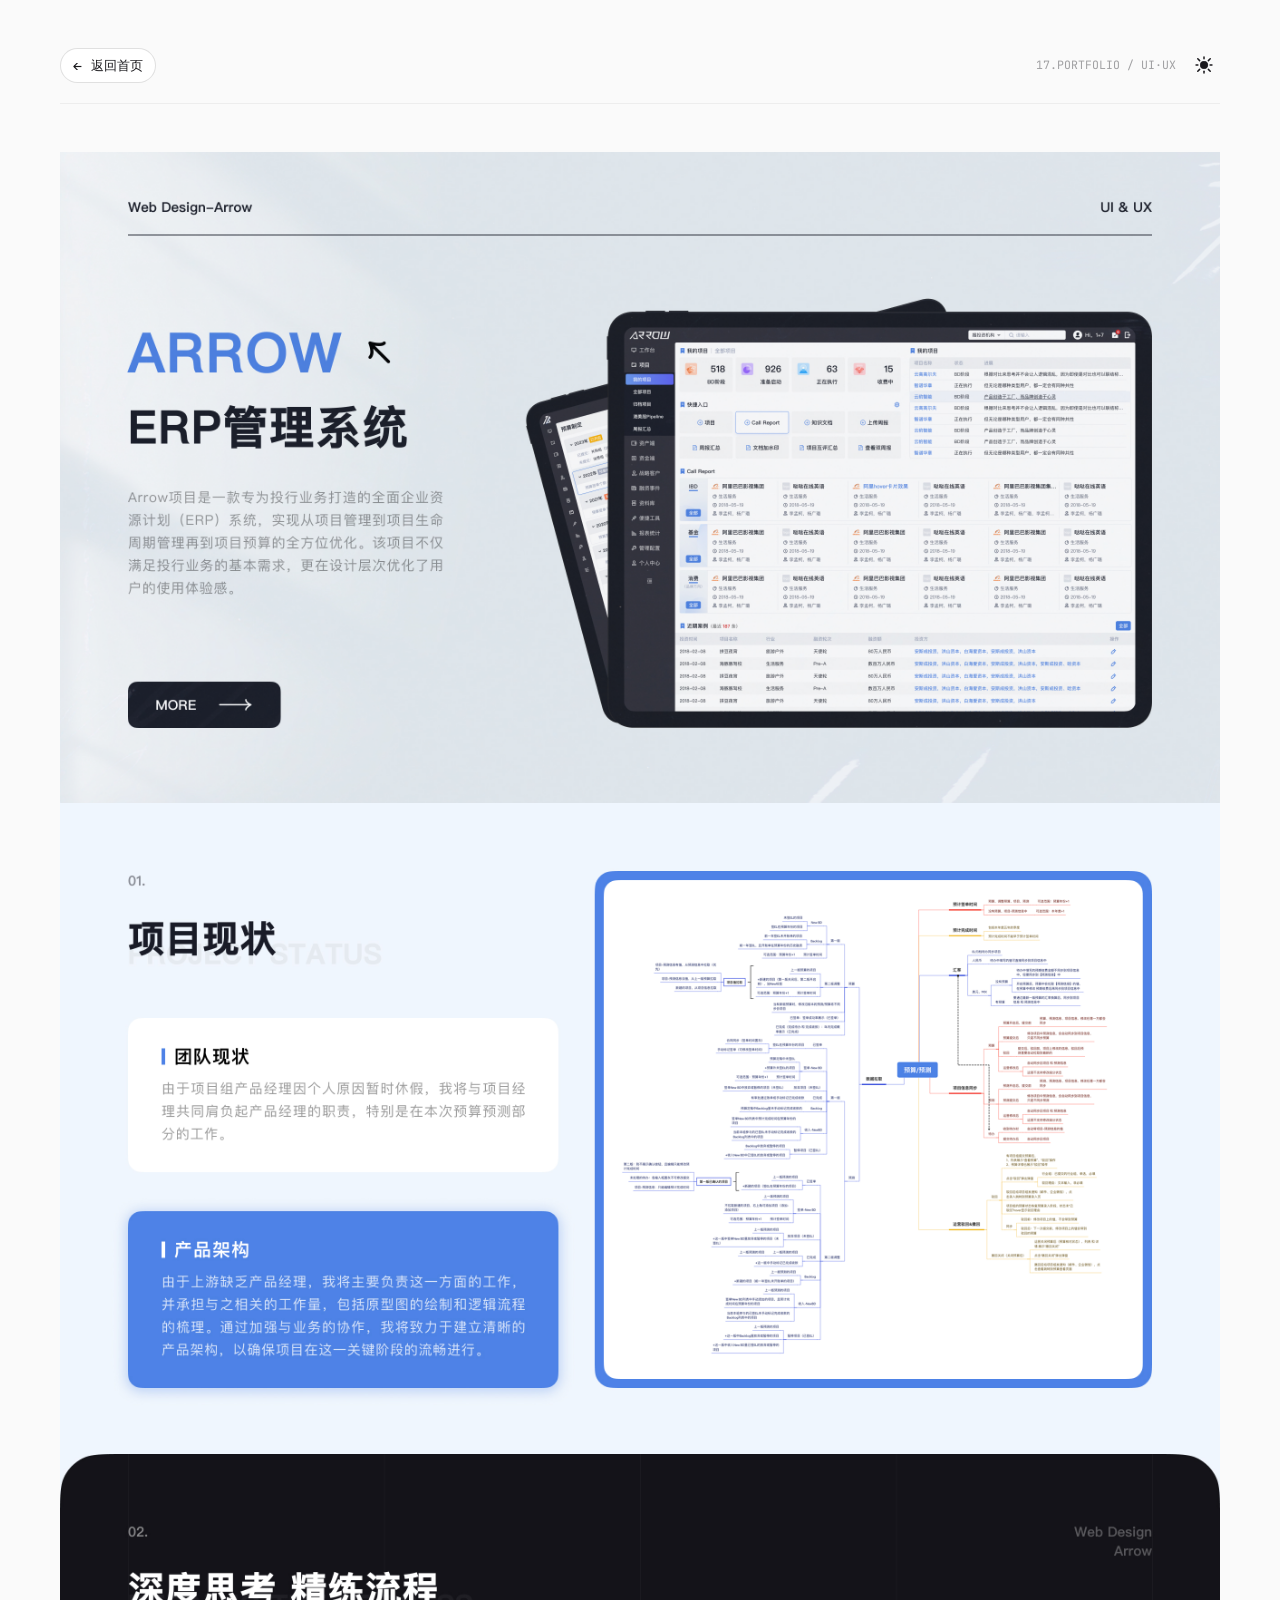
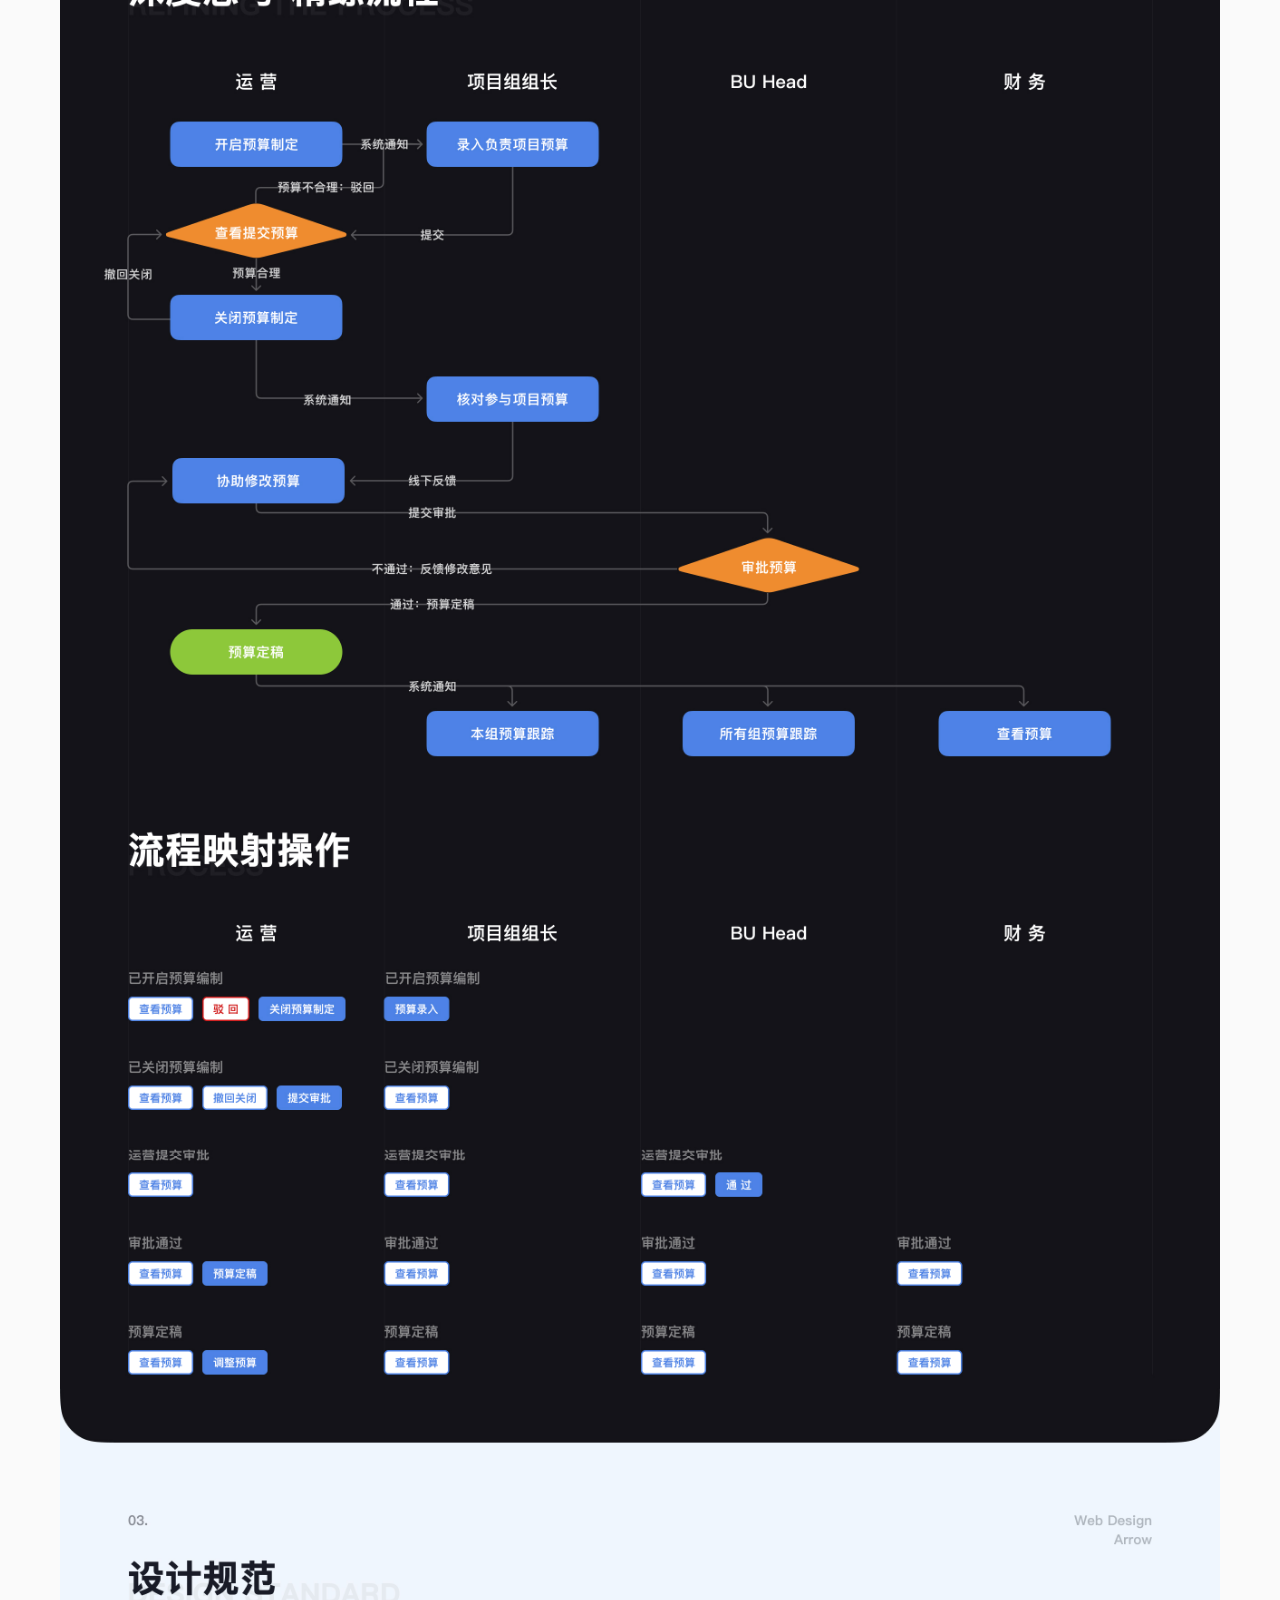
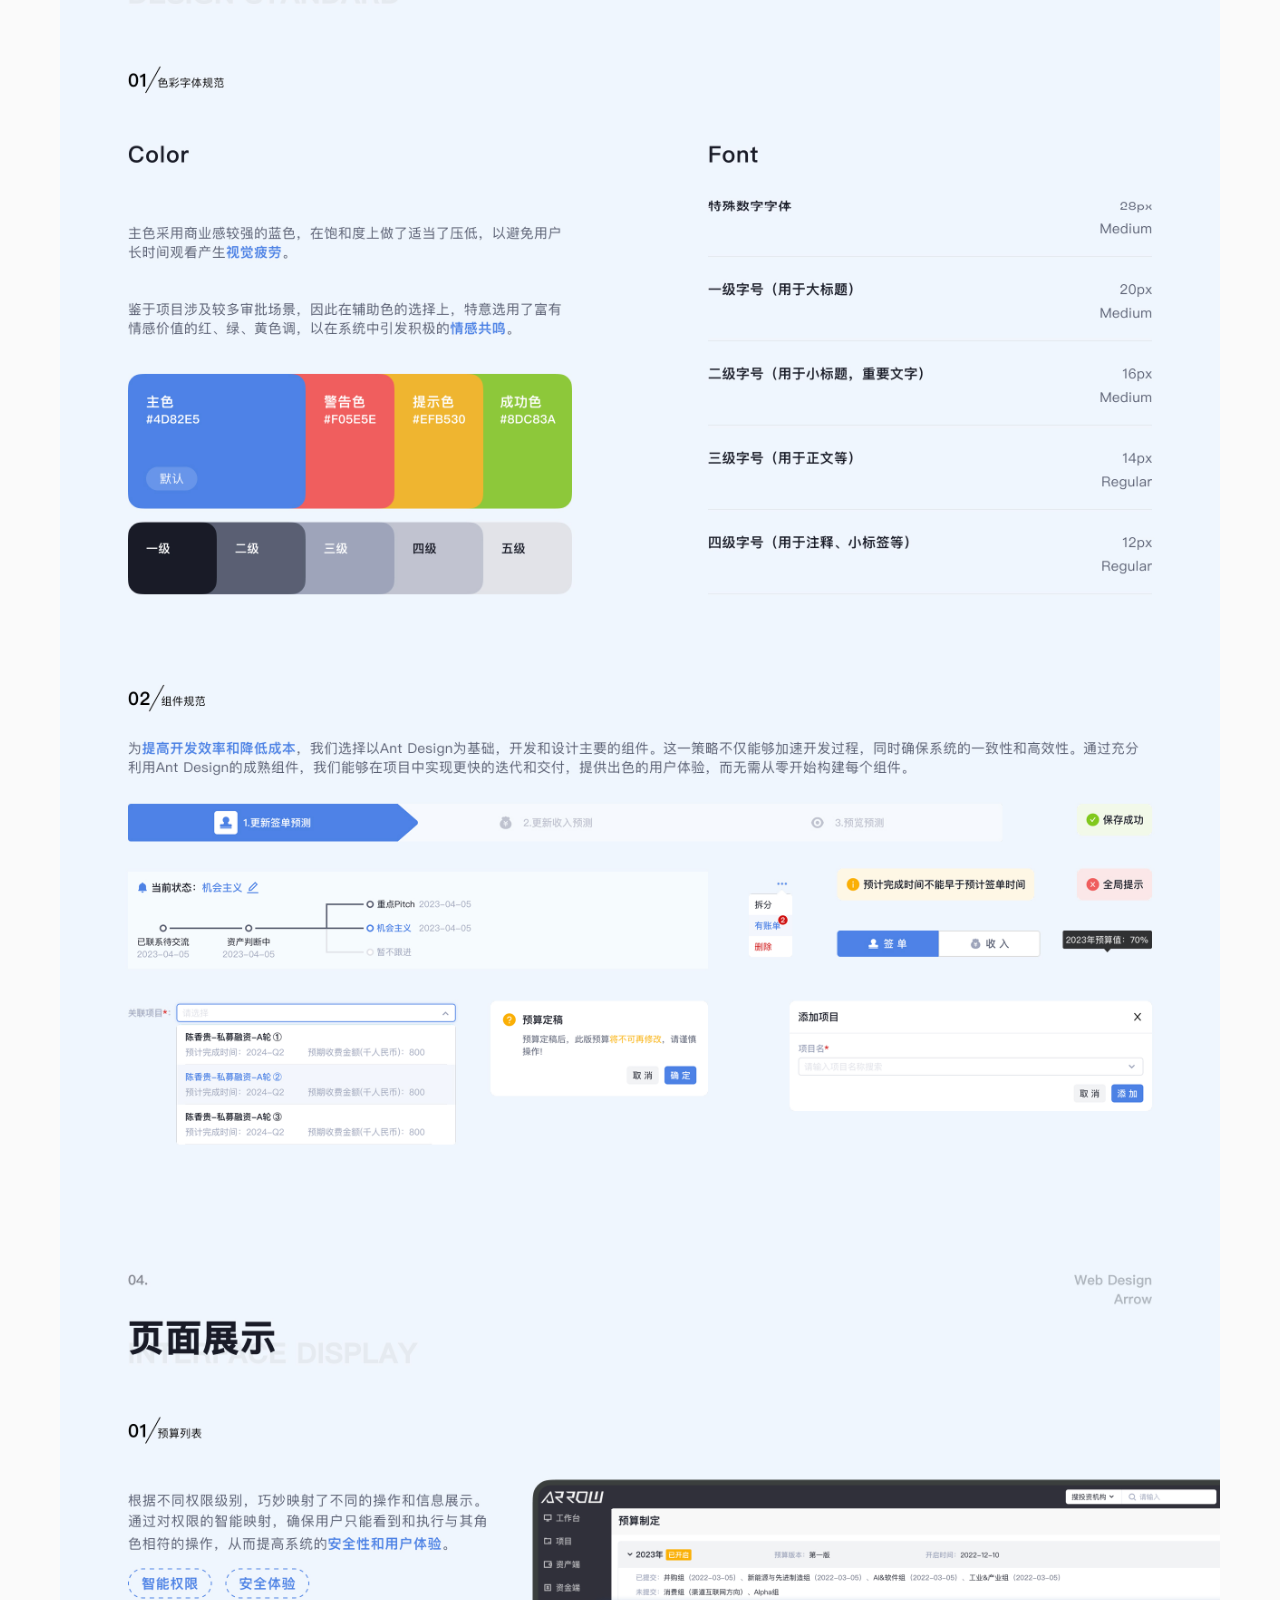
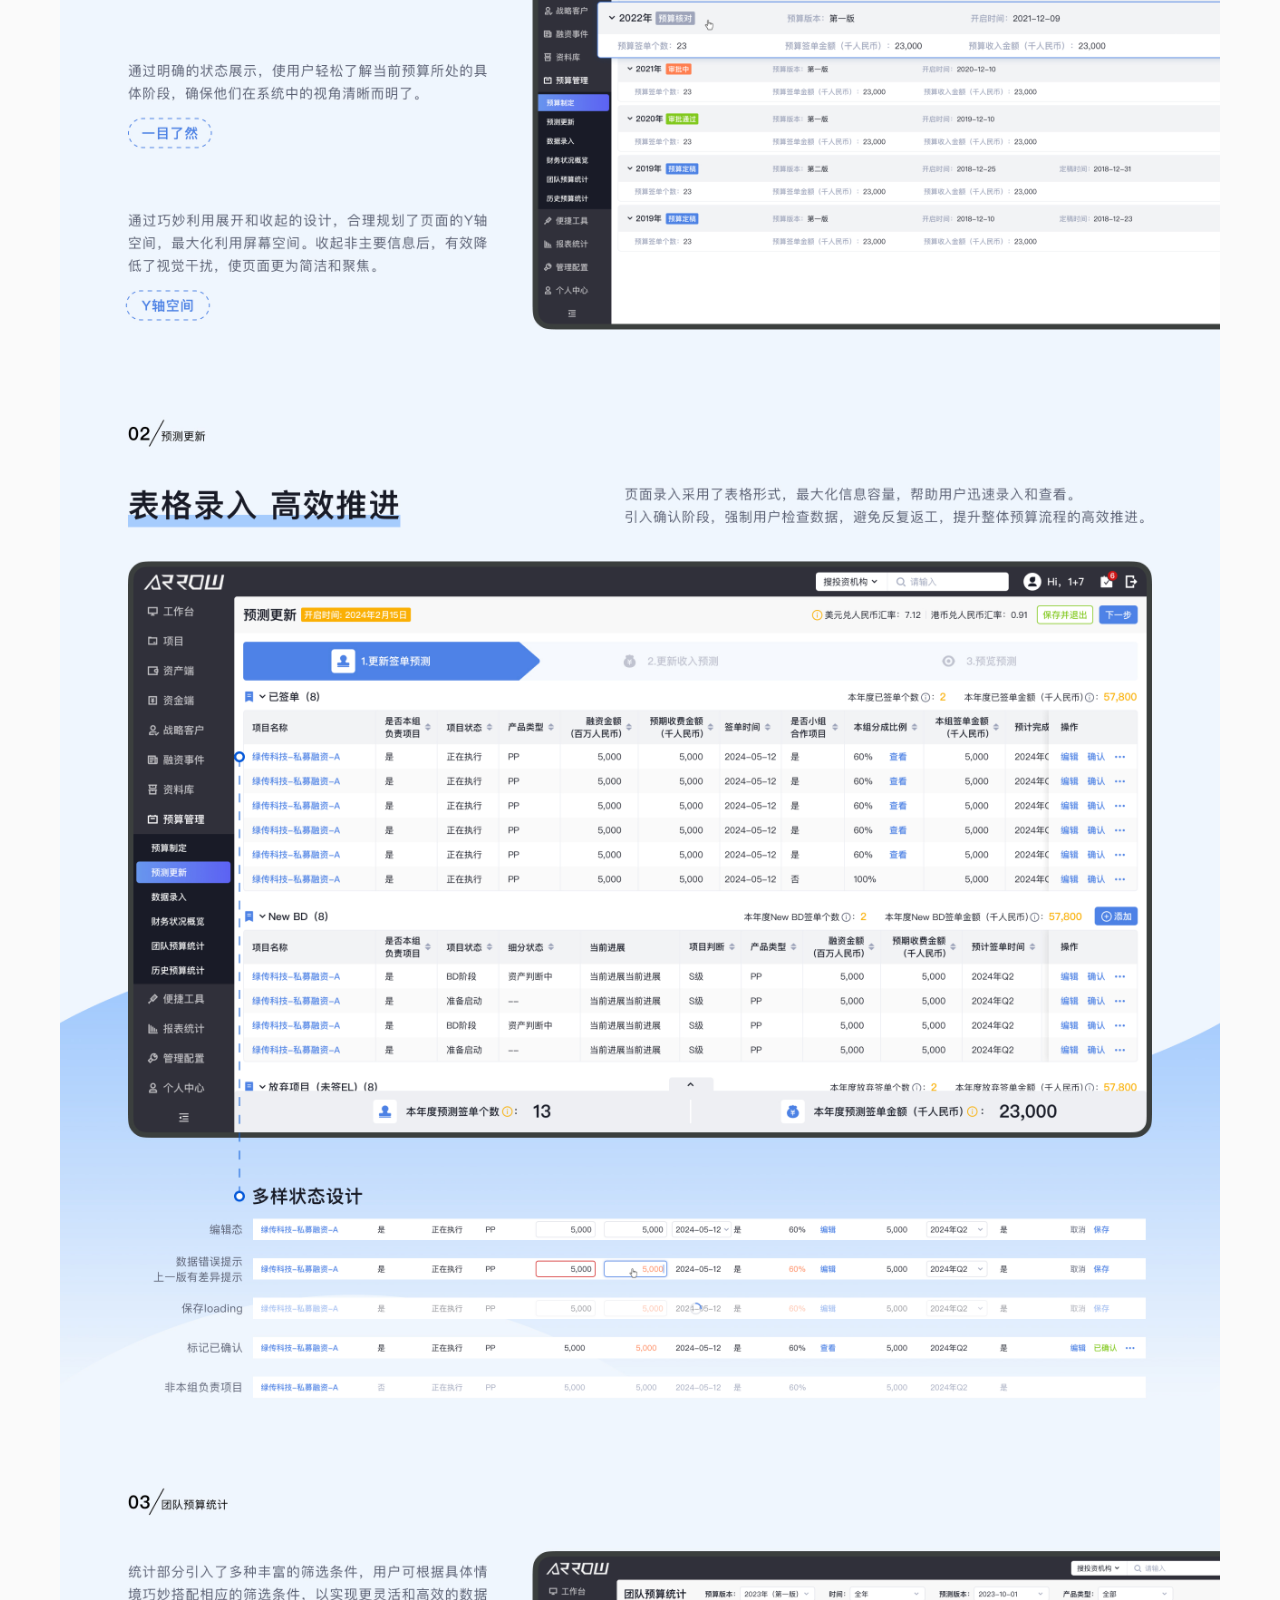
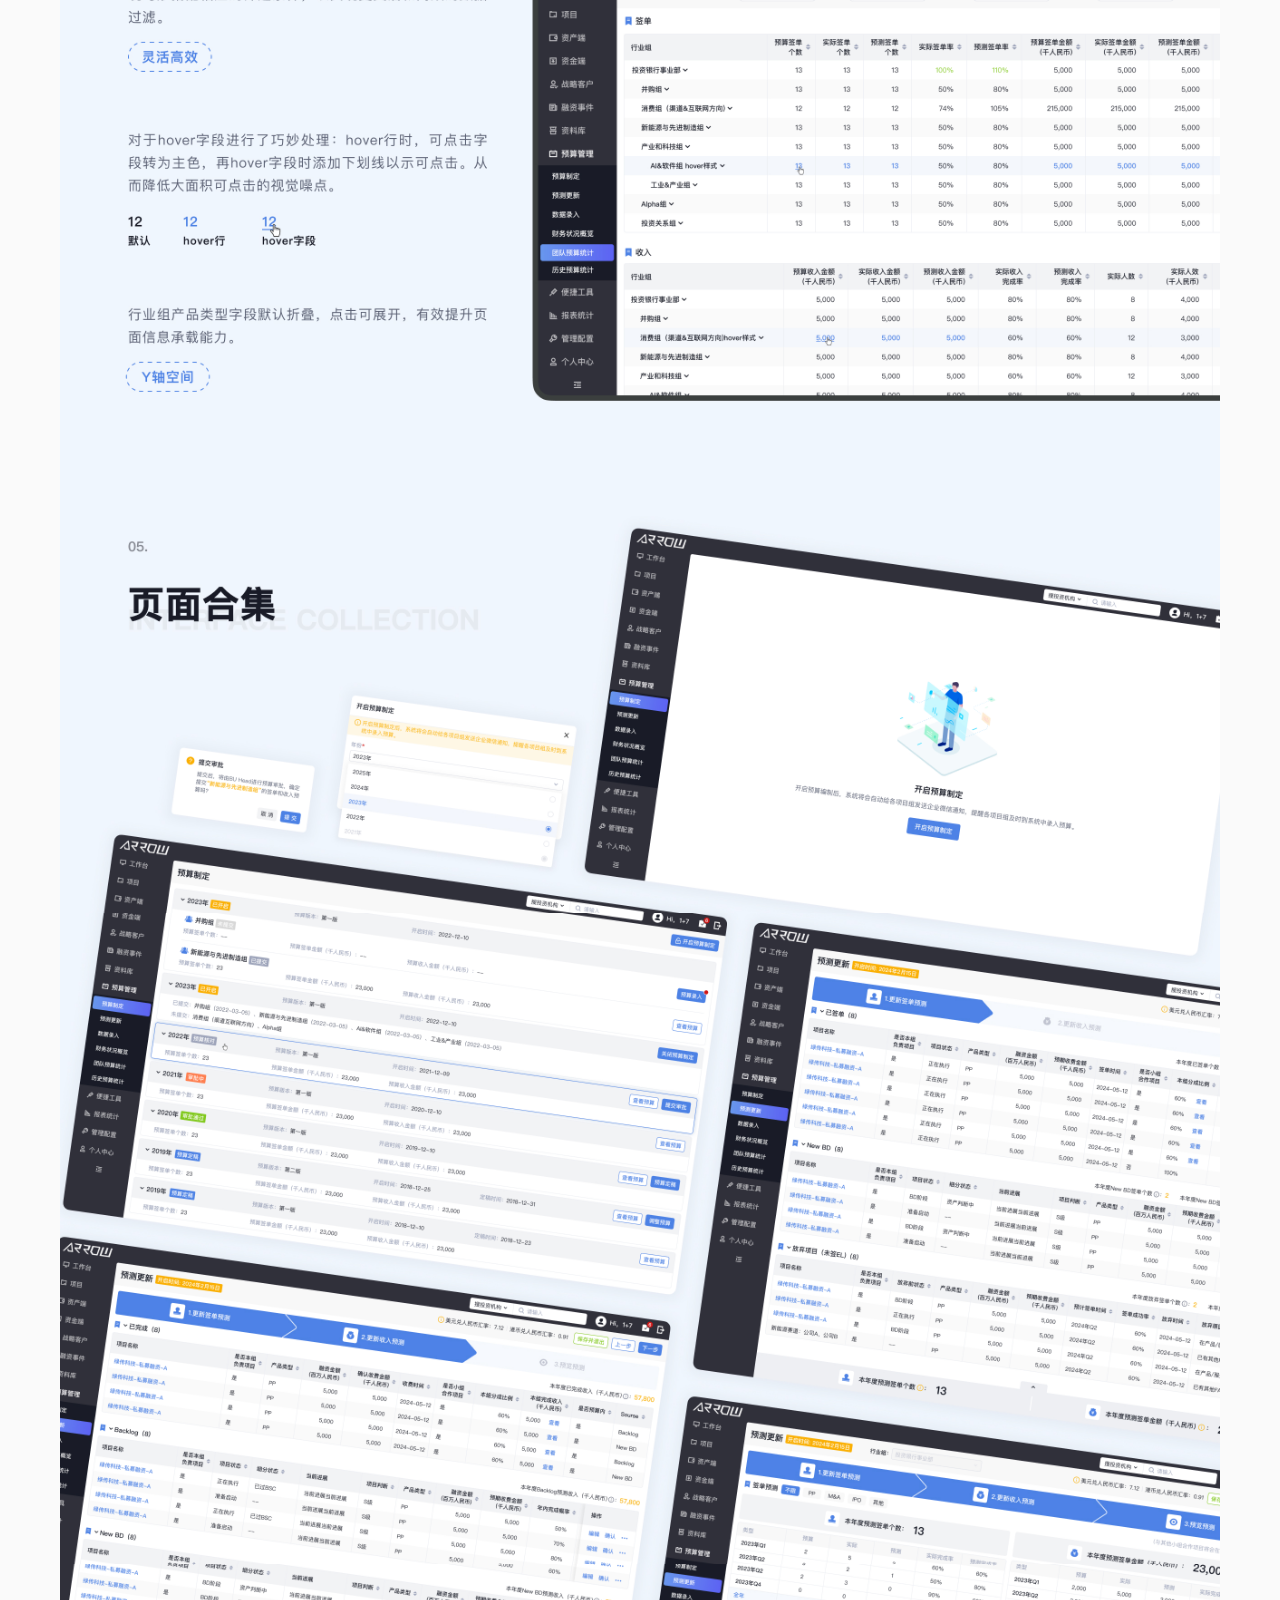
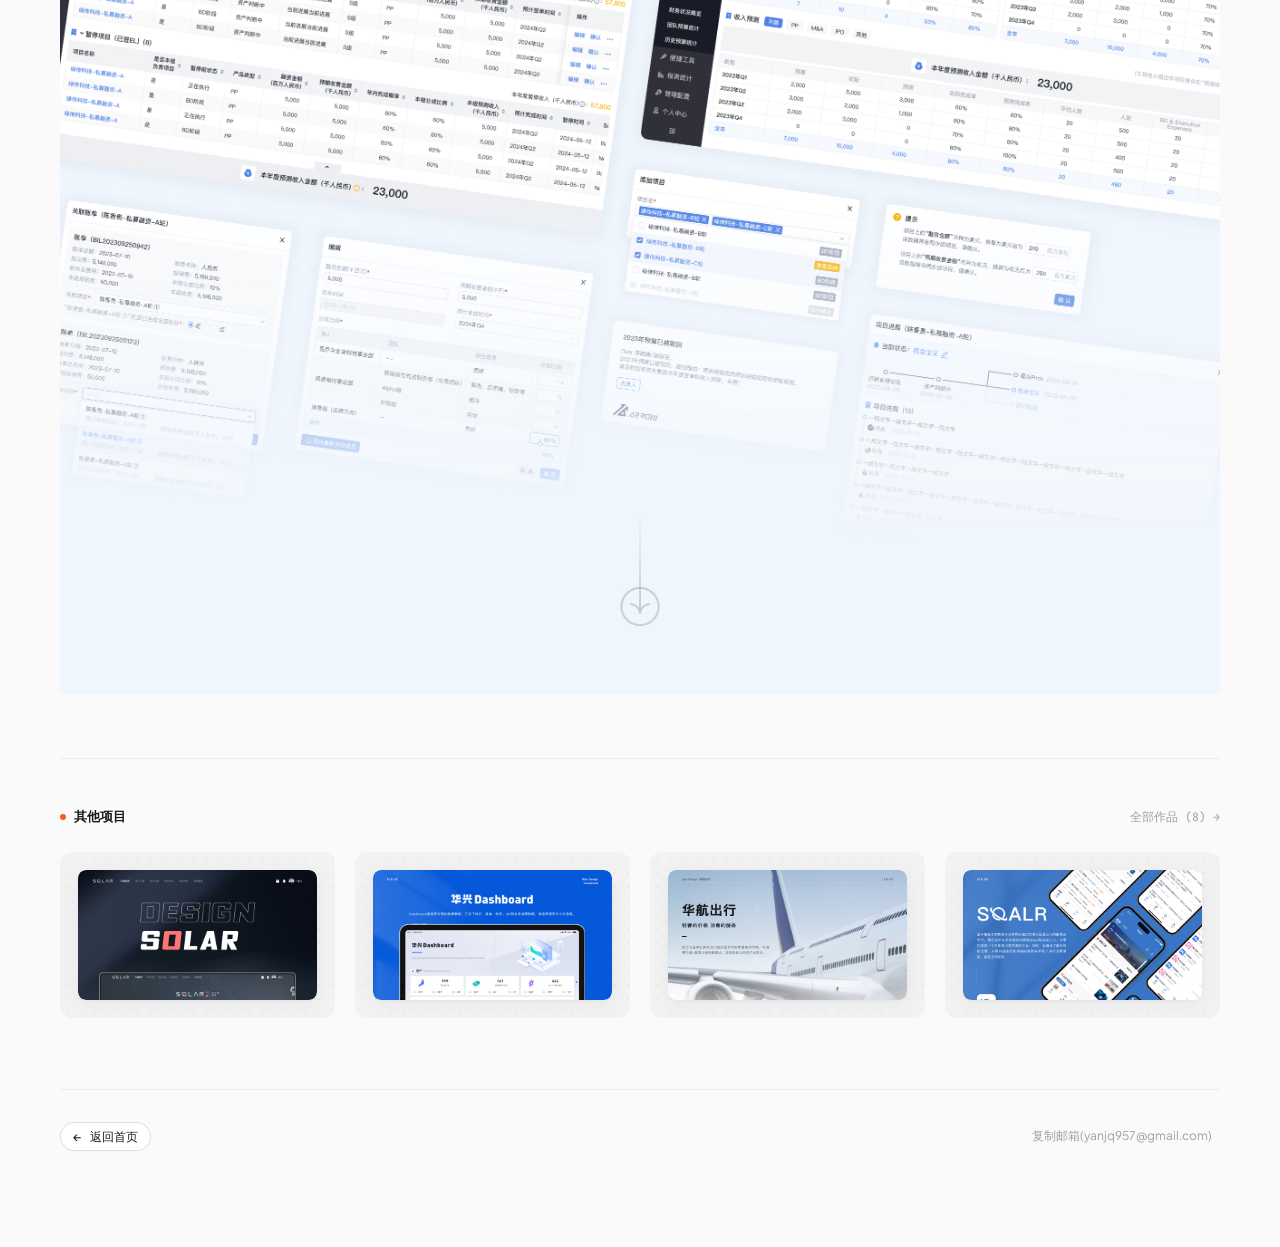
==== commit bffca761: "feat: complete local 2.5K high-res asset migration for all 5 portfolio projects" ====
--- a/project-detail-2.html
+++ b/project-detail-2.html
@@ -149,31 +149,31 @@
       </div>
 
       <div class="more-projects-grid">
-        <!-- 推荐 1: 项目 1 (带封面图) -->
+        <!-- 推荐 1: 项目 1 (带封面图 - 本地高清资源) -->
         <div class="shotwell-card" data-project-url="project-detail.html?from=detail">
           <div class="shotwell-artboard has-cover-image">
-            <img src="https://cdn.nodeimage.com/i/YwyaLuNAtFUBW12pf4MRfCgPhsmDjtAM.webp" alt="Project 1 Cover" class="artboard-cover-img" loading="lazy" decoding="async">
+            <img src="assets/projects/Solar/Solar01.jpg" alt="Project 1 Cover" class="artboard-cover-img" loading="lazy" decoding="async">
           </div>
         </div>
 
-        <!-- 推荐 2: 项目 3 (带封面图) -->
+        <!-- 推荐 2: 项目 3 (带封面图 - 本地高清资源) -->
         <div class="shotwell-card" data-project-url="project-detail-3.html?from=detail">
           <div class="shotwell-artboard has-cover-image">
-            <img src="https://cdn.nodeimage.com/i/kaMPTOuEryb2H9pcGYnJseWnvORFoao3.webp" alt="Project 3 Cover" class="artboard-cover-img" loading="lazy" decoding="async">
+            <img src="assets/projects/华兴Dashboard/华兴Dashboard01.jpg" alt="Project 3 Cover" class="artboard-cover-img" loading="lazy" decoding="async">
           </div>
         </div>
 
-        <!-- 推荐 3: 项目 4 (带封面图) -->
+        <!-- 推荐 3: 项目 4 (带封面图 - 本地高清资源) -->
         <div class="shotwell-card" data-project-url="project-detail-4.html?from=detail">
           <div class="shotwell-artboard has-cover-image">
-            <img src="https://cdn.nodeimage.com/i/21tDvHLzhrKbF94xNewNwgtcS5hc1CsA.webp" alt="Project 4 Cover" class="artboard-cover-img" loading="lazy" decoding="async">
+            <img src="assets/projects/华航出行/华航出行01.jpg" alt="Project 4 Cover" class="artboard-cover-img" loading="lazy" decoding="async">
           </div>
         </div>
 
-        <!-- 推荐 4: 项目 5 (带封面图) -->
+        <!-- 推荐 4: 项目 5 (带封面图 - 本地高清资源) -->
         <div class="shotwell-card" data-project-url="project-detail-5.html?from=detail">
           <div class="shotwell-artboard has-cover-image">
-            <img src="https://cdn.nodeimage.com/i/oVhkjZFi4OAv56gPUFg9BxCd1Nyyz9tE.webp" alt="Project 5 Cover" class="artboard-cover-img" loading="lazy" decoding="async">
+            <img src="assets/projects/Solar移动端/Solar移动端01.jpg" alt="Project 5 Cover" class="artboard-cover-img" loading="lazy" decoding="async">
           </div>
         </div>
       </div>
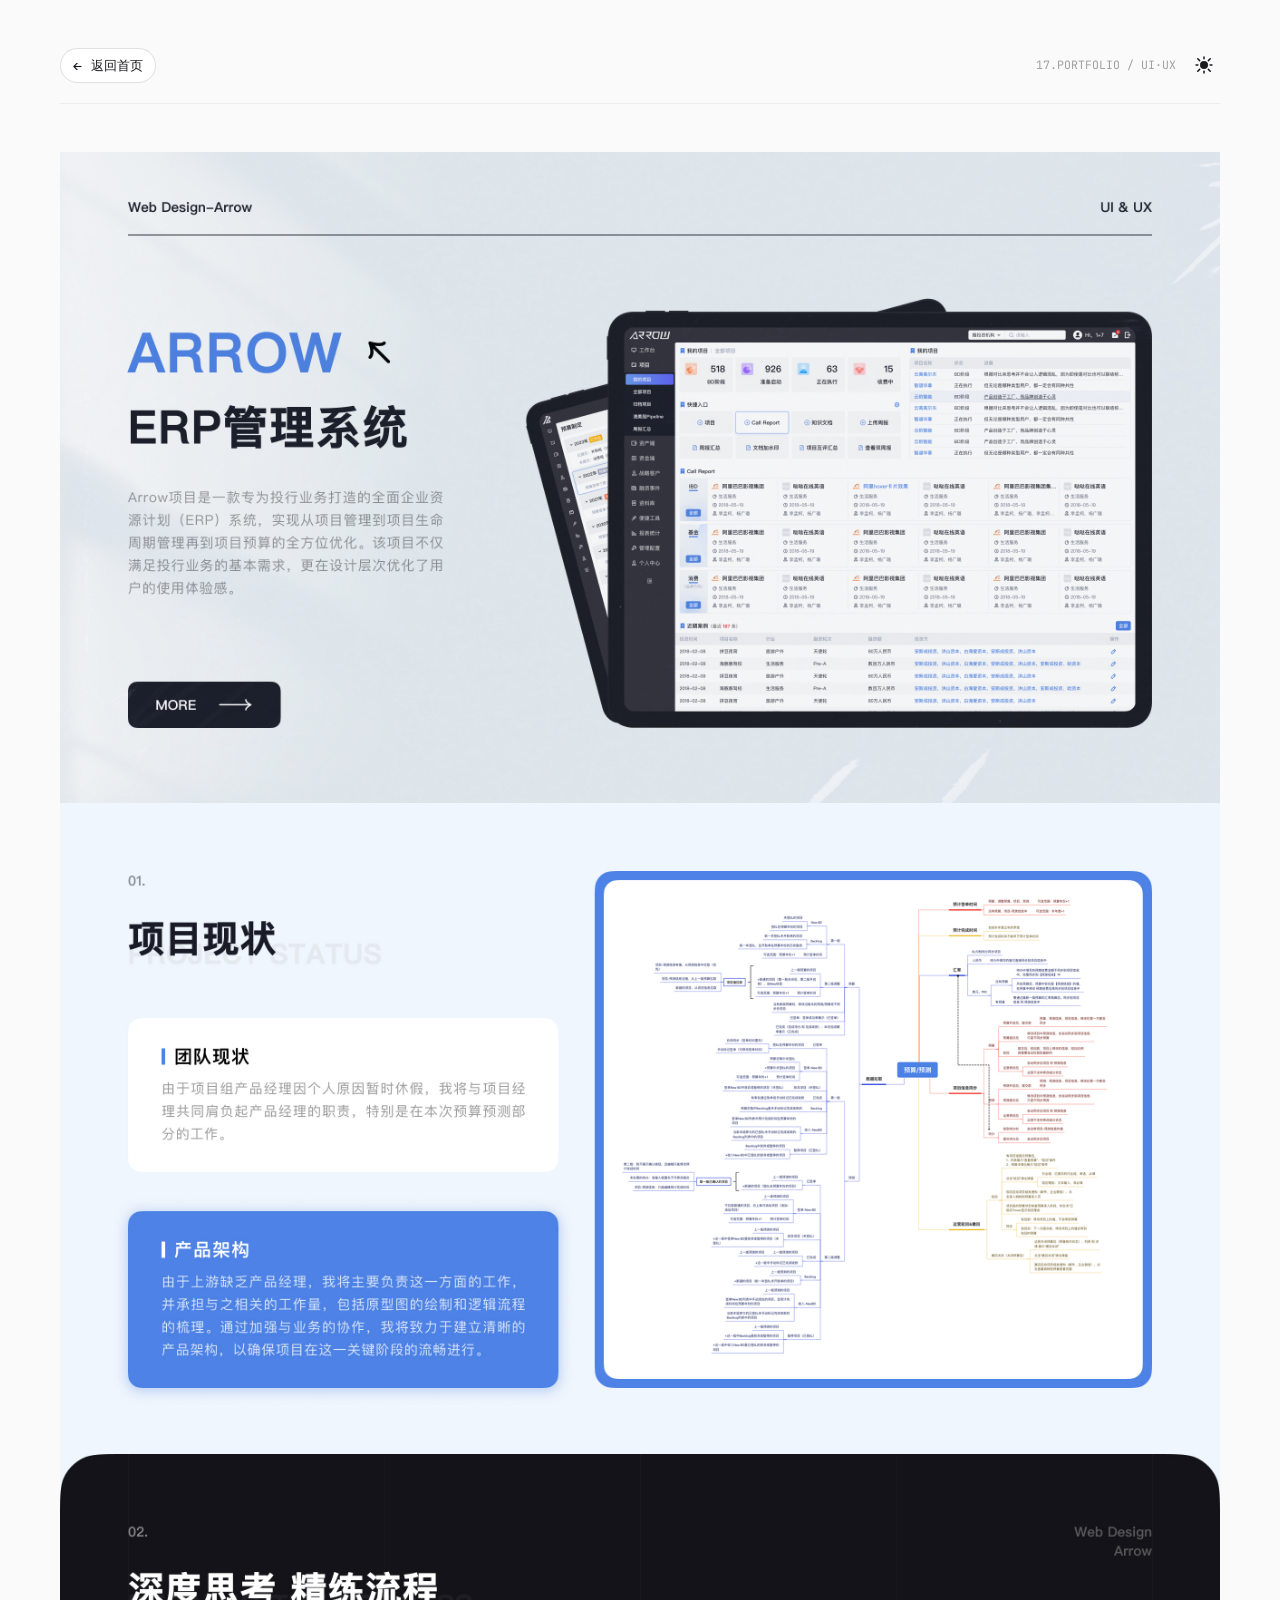
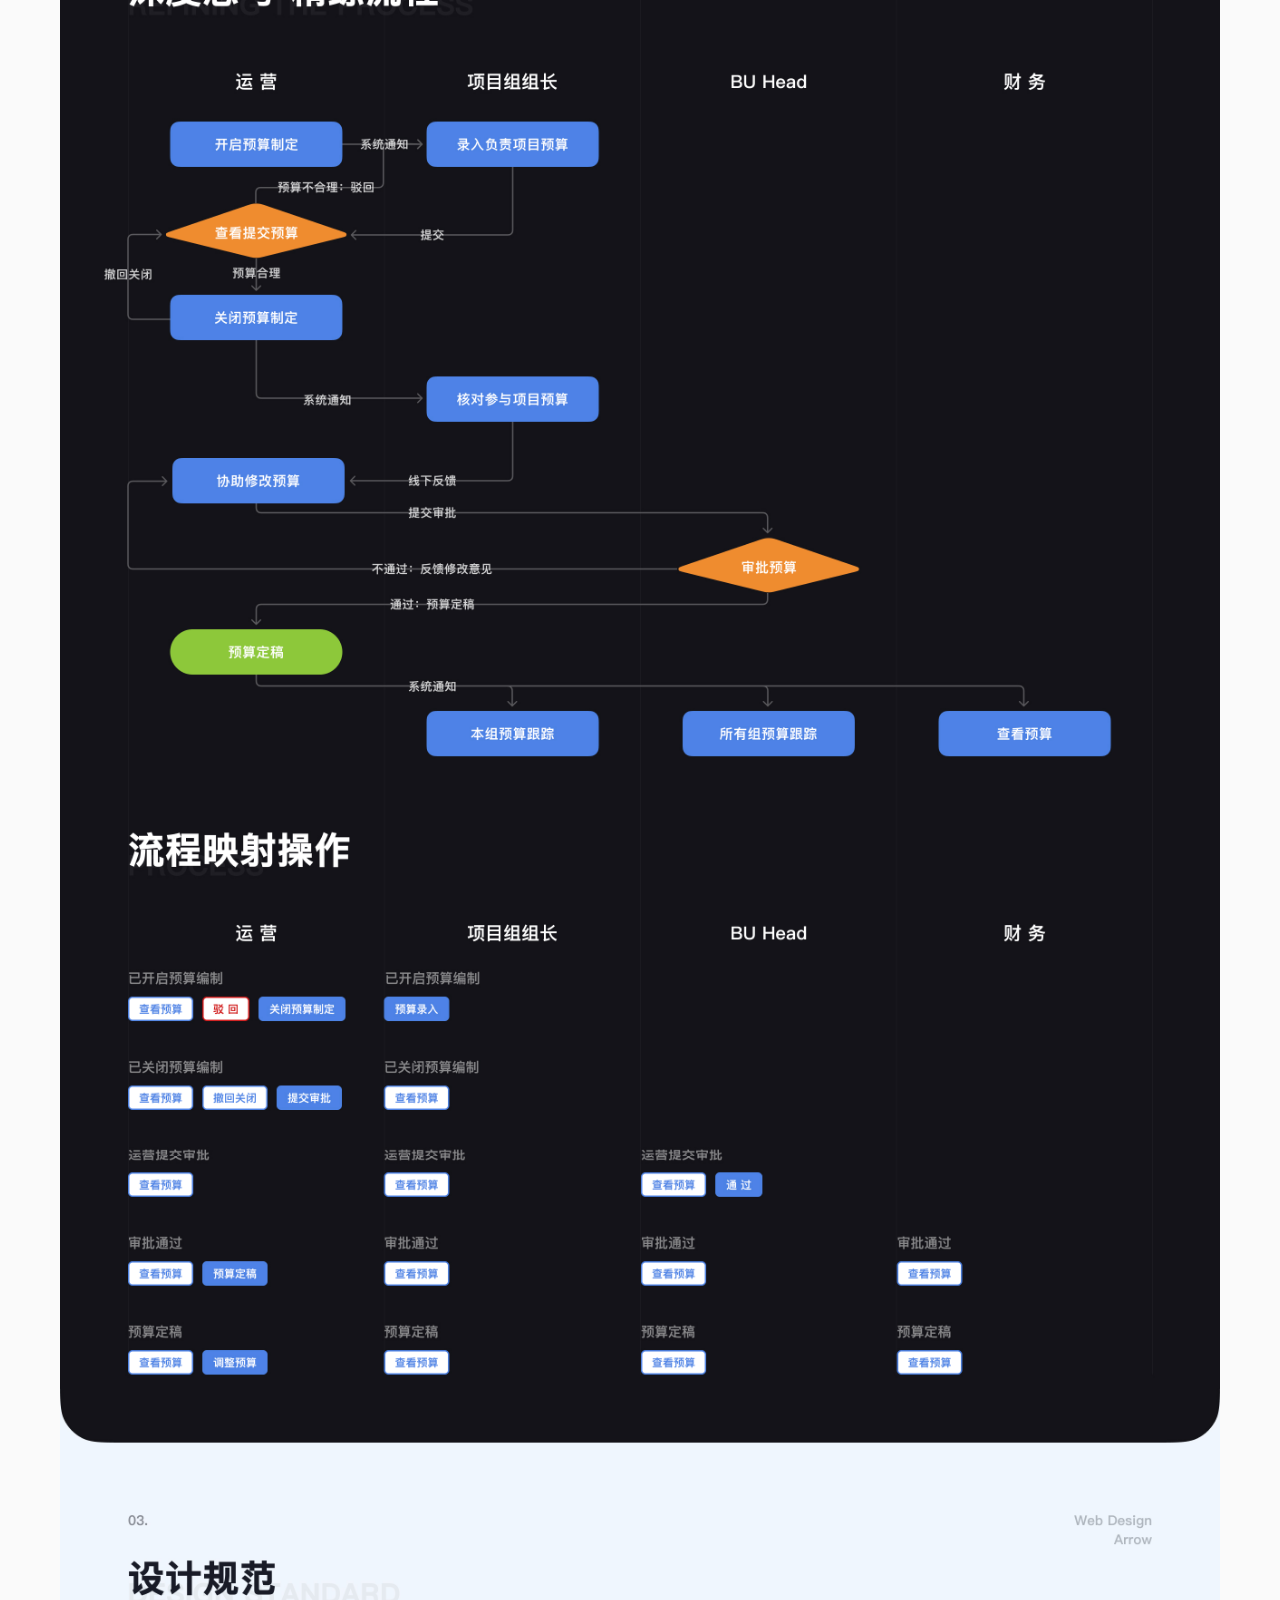
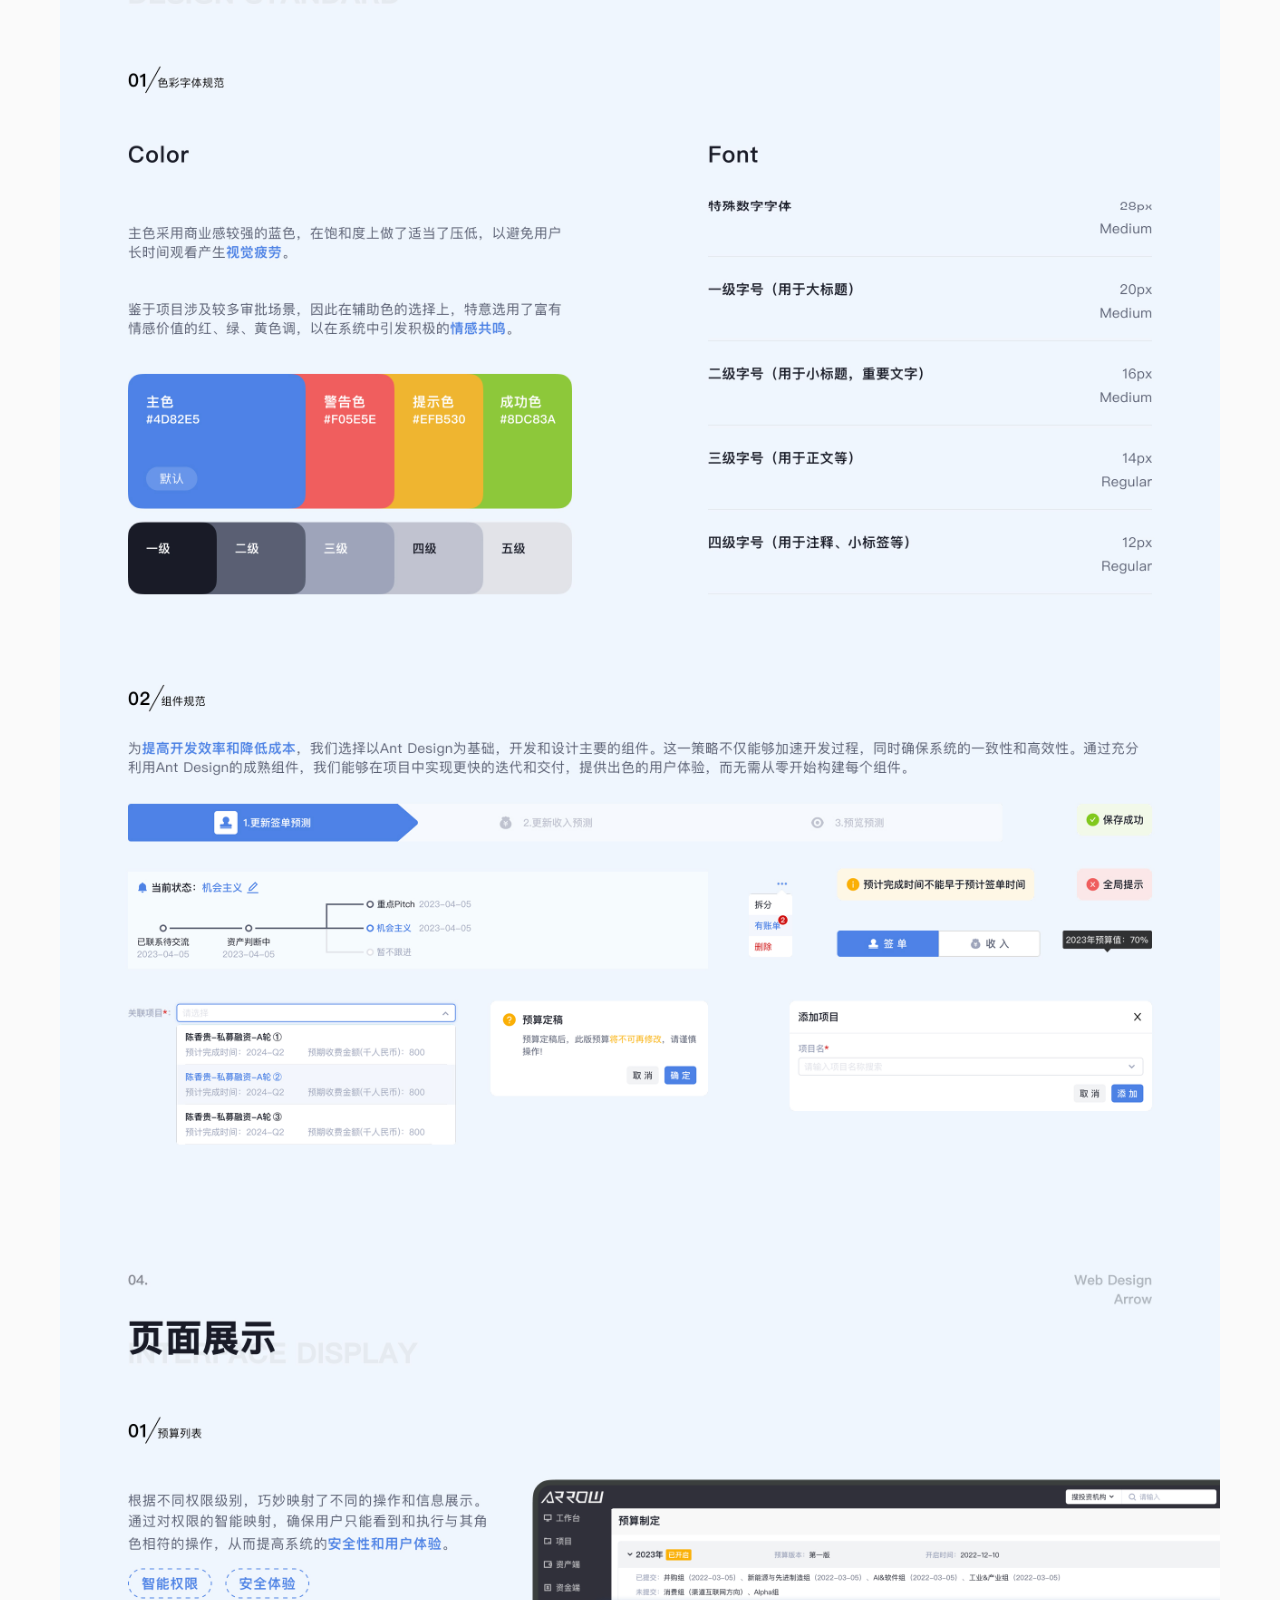
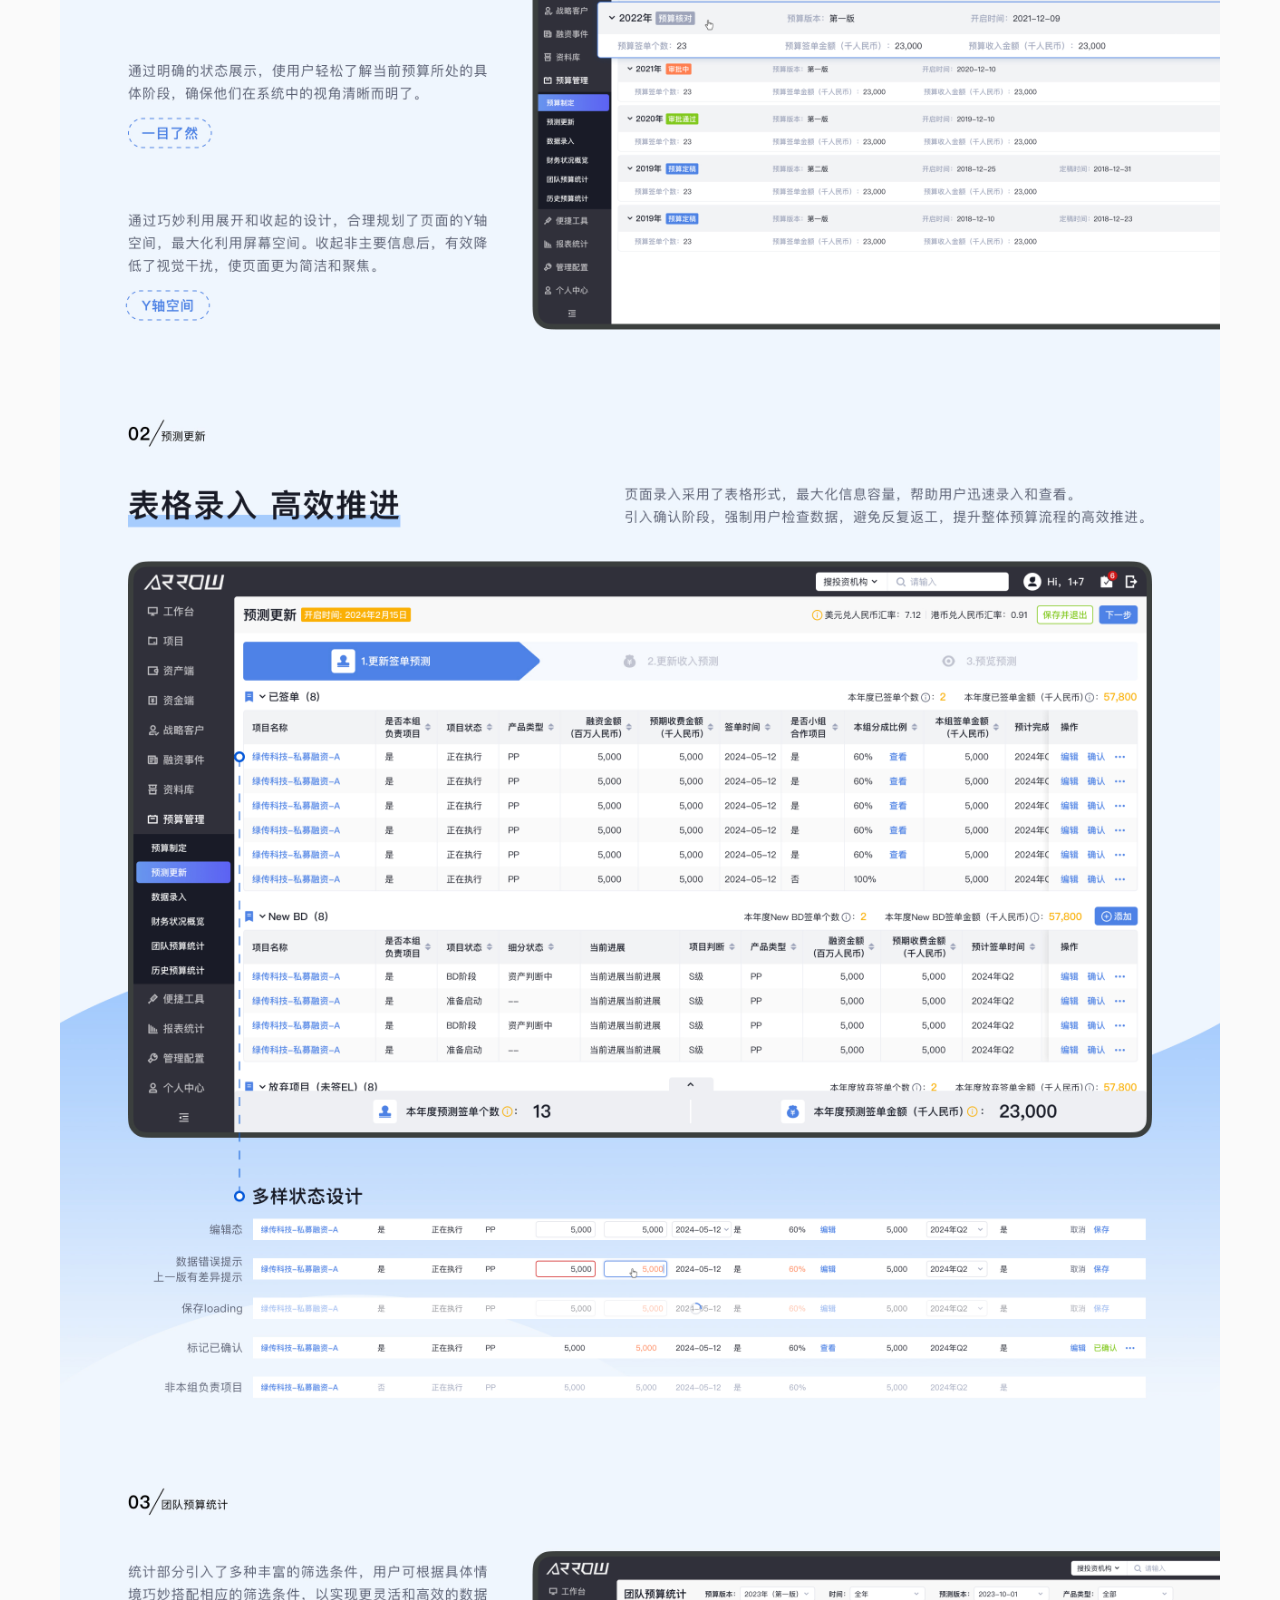
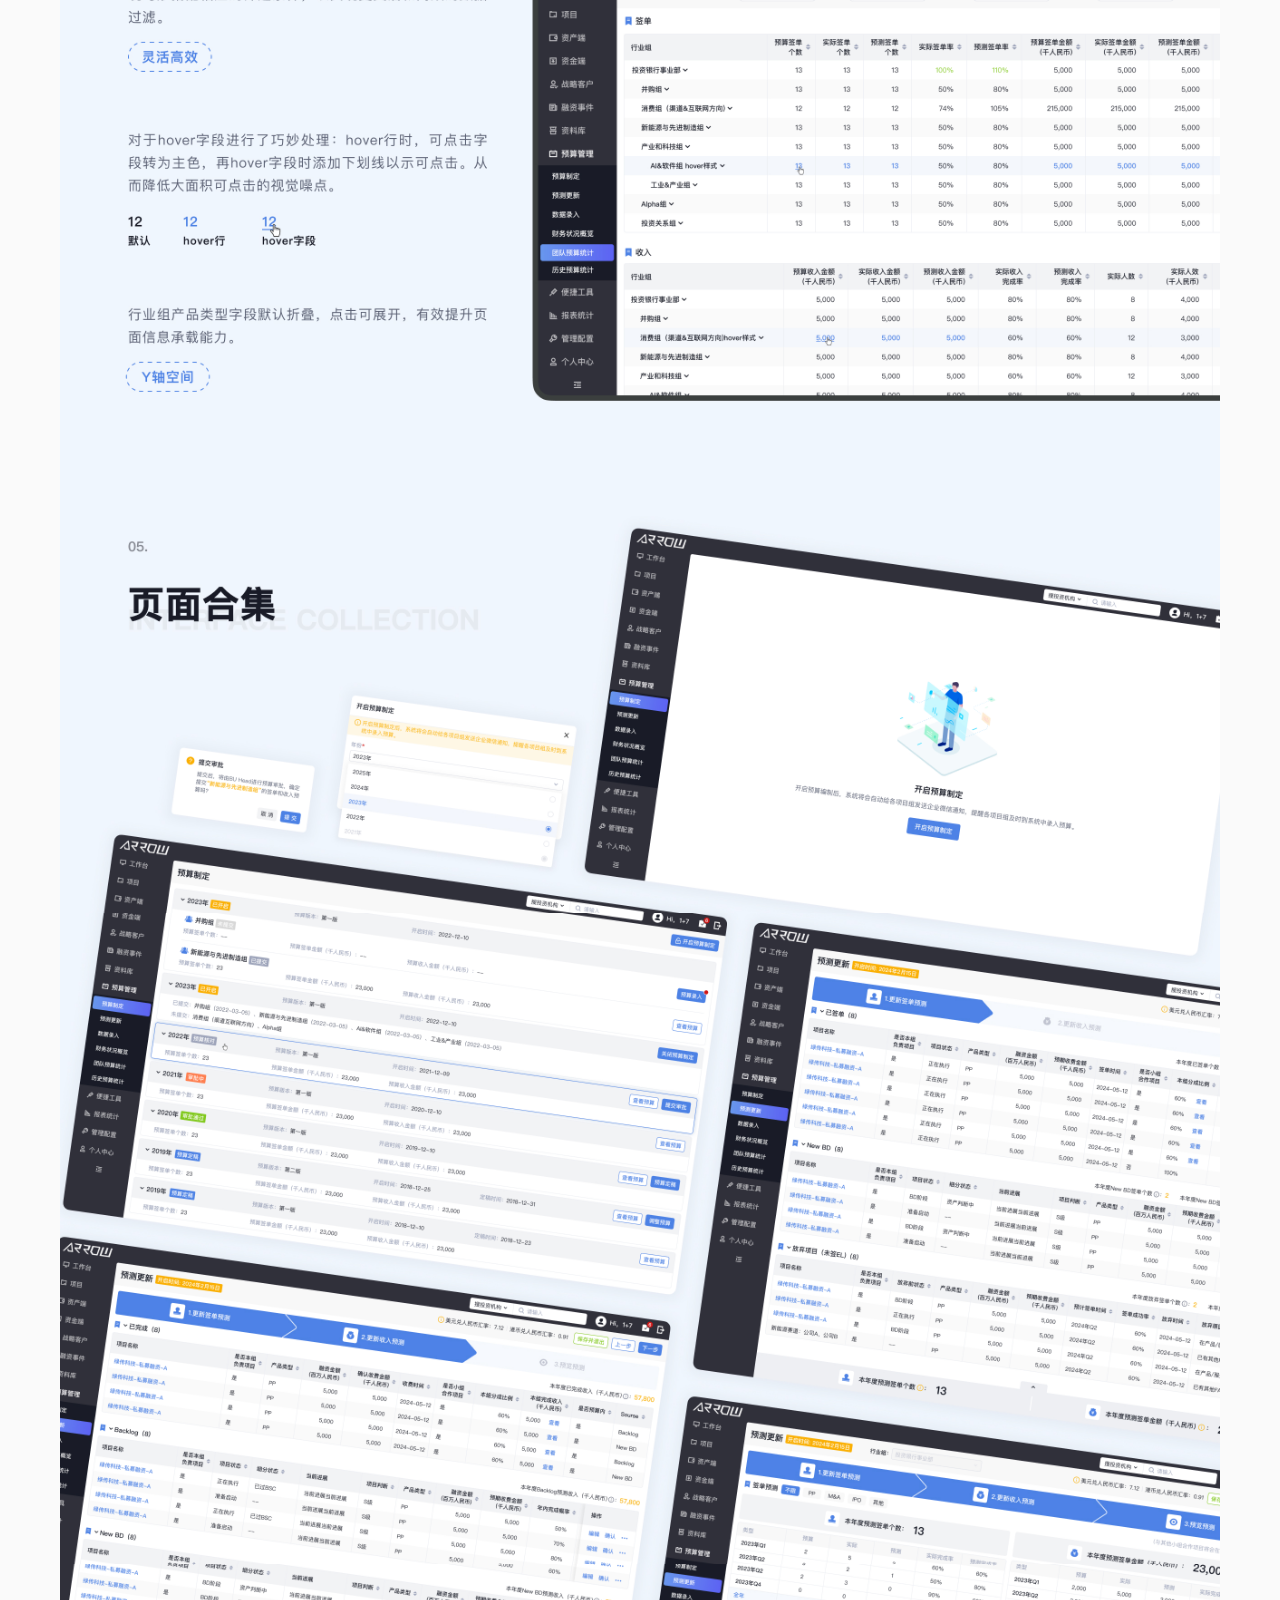
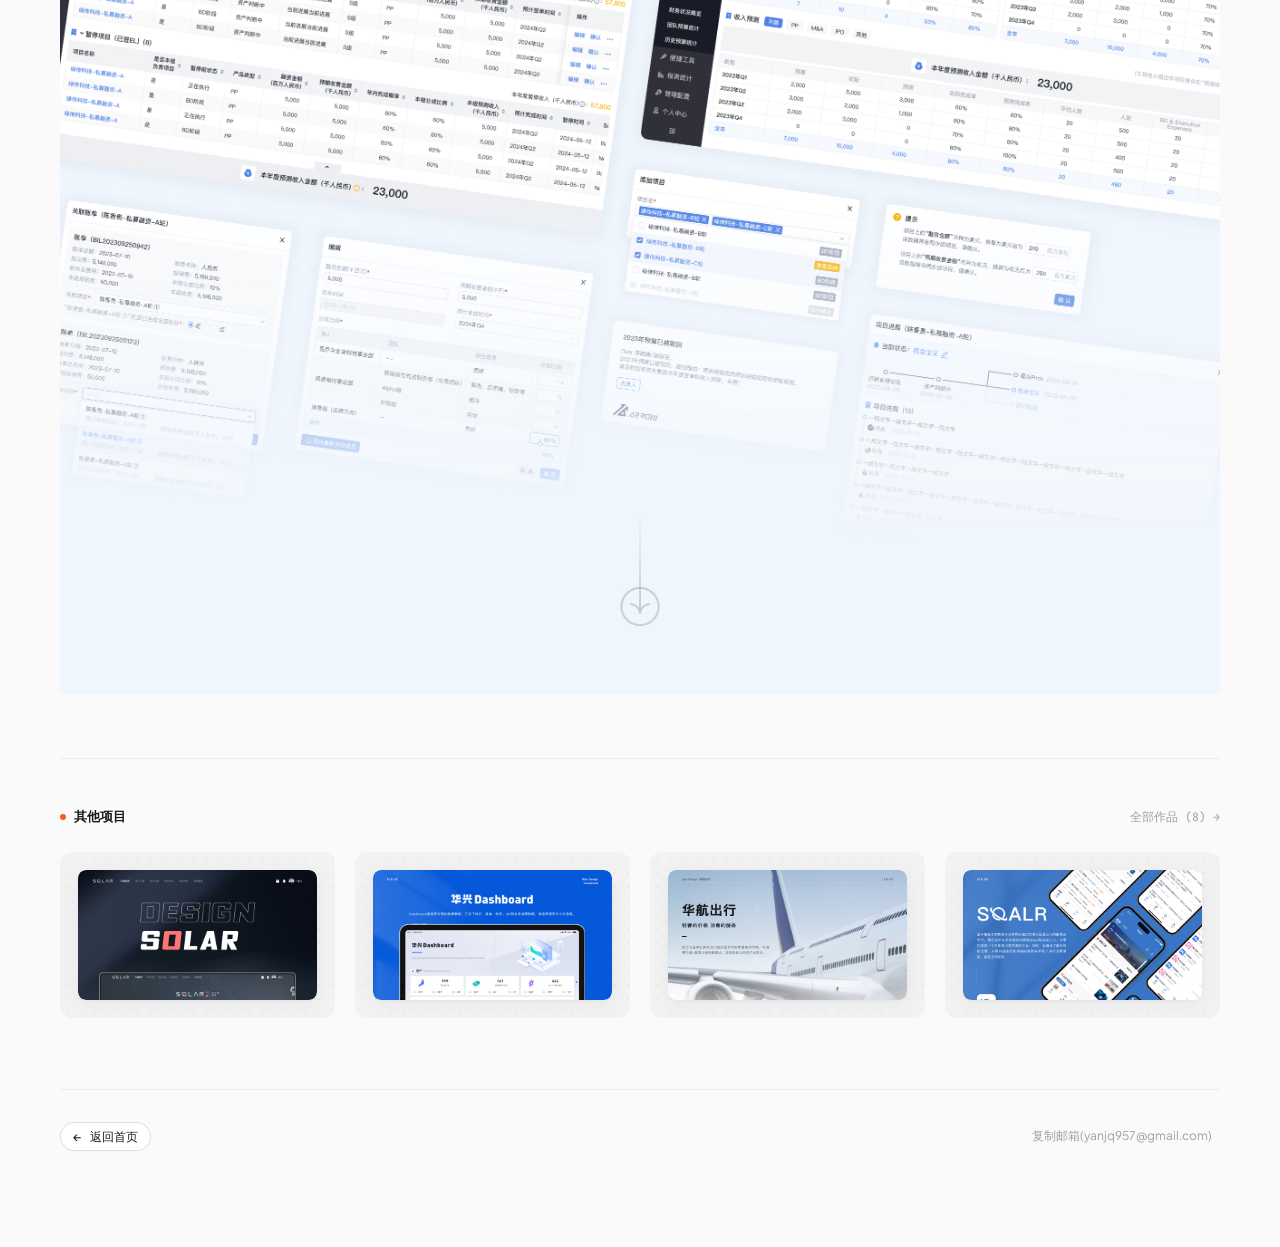
==== commit 43ede3f3: "fix: align ARROW case sensitivity in asset path and directory structure" ====
--- a/project-detail-2.html
+++ b/project-detail-2.html
@@ -76,67 +76,67 @@
       
       <!-- 设计图 1 (最高优先级首屏即时加载 - 2.5K 本地超清原图) -->
       <div class="detail-image-placeholder" id="placeholder-1">
-        <img src="assets/projects/arrow/ARROW01.jpg" alt="UI/UX Design Showcase 02 - Section 1" class="detail-stream-img" fetchpriority="high" decoding="async">
+        <img src="assets/projects/ARROW/ARROW01.jpg" alt="UI/UX Design Showcase 02 - Section 1" class="detail-stream-img" fetchpriority="high" decoding="async">
       </div>
 
       <!-- 设计图 2 (2.5K 本地超清原图) -->
       <div class="detail-image-placeholder" id="placeholder-2">
-        <img data-src="assets/projects/arrow/ARROW02.jpg" alt="UI/UX Design Showcase 02 - Section 2" class="detail-stream-img" decoding="async">
+        <img data-src="assets/projects/ARROW/ARROW02.jpg" alt="UI/UX Design Showcase 02 - Section 2" class="detail-stream-img" decoding="async">
       </div>
 
       <!-- 设计图 3 (2.5K 本地超清原图) -->
       <div class="detail-image-placeholder" id="placeholder-3">
-        <img data-src="assets/projects/arrow/ARROW03.jpg" alt="UI/UX Design Showcase 02 - Section 3" class="detail-stream-img" decoding="async">
+        <img data-src="assets/projects/ARROW/ARROW03.jpg" alt="UI/UX Design Showcase 02 - Section 3" class="detail-stream-img" decoding="async">
       </div>
 
       <!-- 设计图 4 (2.5K 本地超清原图) -->
       <div class="detail-image-placeholder" id="placeholder-4">
-        <img data-src="assets/projects/arrow/ARROW04.jpg" alt="UI/UX Design Showcase 02 - Section 4" class="detail-stream-img" decoding="async">
+        <img data-src="assets/projects/ARROW/ARROW04.jpg" alt="UI/UX Design Showcase 02 - Section 4" class="detail-stream-img" decoding="async">
       </div>
 
       <!-- 设计图 5 (2.5K 本地超清原图) -->
       <div class="detail-image-placeholder" id="placeholder-5">
-        <img data-src="assets/projects/arrow/ARROW05.jpg" alt="UI/UX Design Showcase 02 - Section 5" class="detail-stream-img" decoding="async">
+        <img data-src="assets/projects/ARROW/ARROW05.jpg" alt="UI/UX Design Showcase 02 - Section 5" class="detail-stream-img" decoding="async">
       </div>
 
       <!-- 设计图 6 (2.5K 本地超清原图) -->
       <div class="detail-image-placeholder" id="placeholder-6">
-        <img data-src="assets/projects/arrow/ARROW06.jpg" alt="UI/UX Design Showcase 02 - Section 6" class="detail-stream-img" decoding="async">
+        <img data-src="assets/projects/ARROW/ARROW06.jpg" alt="UI/UX Design Showcase 02 - Section 6" class="detail-stream-img" decoding="async">
       </div>
 
       <!-- 设计图 7 (2.5K 本地超清原图) -->
       <div class="detail-image-placeholder" id="placeholder-7">
-        <img data-src="assets/projects/arrow/ARROW07.jpg" alt="UI/UX Design Showcase 02 - Section 7" class="detail-stream-img" decoding="async">
+        <img data-src="assets/projects/ARROW/ARROW07.jpg" alt="UI/UX Design Showcase 02 - Section 7" class="detail-stream-img" decoding="async">
       </div>
 
       <!-- 设计图 8 (2.5K 本地超清原图) -->
       <div class="detail-image-placeholder" id="placeholder-8">
-        <img data-src="assets/projects/arrow/ARROW08.jpg" alt="UI/UX Design Showcase 02 - Section 8" class="detail-stream-img" decoding="async">
+        <img data-src="assets/projects/ARROW/ARROW08.jpg" alt="UI/UX Design Showcase 02 - Section 8" class="detail-stream-img" decoding="async">
       </div>
 
       <!-- 设计图 9 (2.5K 本地超清原图) -->
       <div class="detail-image-placeholder" id="placeholder-9">
-        <img data-src="assets/projects/arrow/ARROW09.jpg" alt="UI/UX Design Showcase 02 - Section 9" class="detail-stream-img" decoding="async">
+        <img data-src="assets/projects/ARROW/ARROW09.jpg" alt="UI/UX Design Showcase 02 - Section 9" class="detail-stream-img" decoding="async">
       </div>
 
       <!-- 设计图 10 (2.5K 本地超清原图) -->
       <div class="detail-image-placeholder" id="placeholder-10">
-        <img data-src="assets/projects/arrow/ARROW10.jpg" alt="UI/UX Design Showcase 02 - Section 10" class="detail-stream-img" decoding="async">
+        <img data-src="assets/projects/ARROW/ARROW10.jpg" alt="UI/UX Design Showcase 02 - Section 10" class="detail-stream-img" decoding="async">
       </div>
 
       <!-- 设计图 11 (2.5K 本地超清原图) -->
       <div class="detail-image-placeholder" id="placeholder-11">
-        <img data-src="assets/projects/arrow/ARROW11.jpg" alt="UI/UX Design Showcase 02 - Section 11" class="detail-stream-img" decoding="async">
+        <img data-src="assets/projects/ARROW/ARROW11.jpg" alt="UI/UX Design Showcase 02 - Section 11" class="detail-stream-img" decoding="async">
       </div>
 
       <!-- 设计图 12 (2.5K 本地超清原图) -->
       <div class="detail-image-placeholder" id="placeholder-12">
-        <img data-src="assets/projects/arrow/ARROW12.jpg" alt="UI/UX Design Showcase 02 - Section 12" class="detail-stream-img" decoding="async">
+        <img data-src="assets/projects/ARROW/ARROW12.jpg" alt="UI/UX Design Showcase 02 - Section 12" class="detail-stream-img" decoding="async">
       </div>
 
       <!-- 设计图 13 (2.5K 本地超清原图) -->
       <div class="detail-image-placeholder" id="placeholder-13">
-        <img data-src="assets/projects/arrow/ARROW13.jpg" alt="UI/UX Design Showcase 02 - Section 13" class="detail-stream-img" decoding="async">
+        <img data-src="assets/projects/ARROW/ARROW13.jpg" alt="UI/UX Design Showcase 02 - Section 13" class="detail-stream-img" decoding="async">
       </div>
 
     </main>
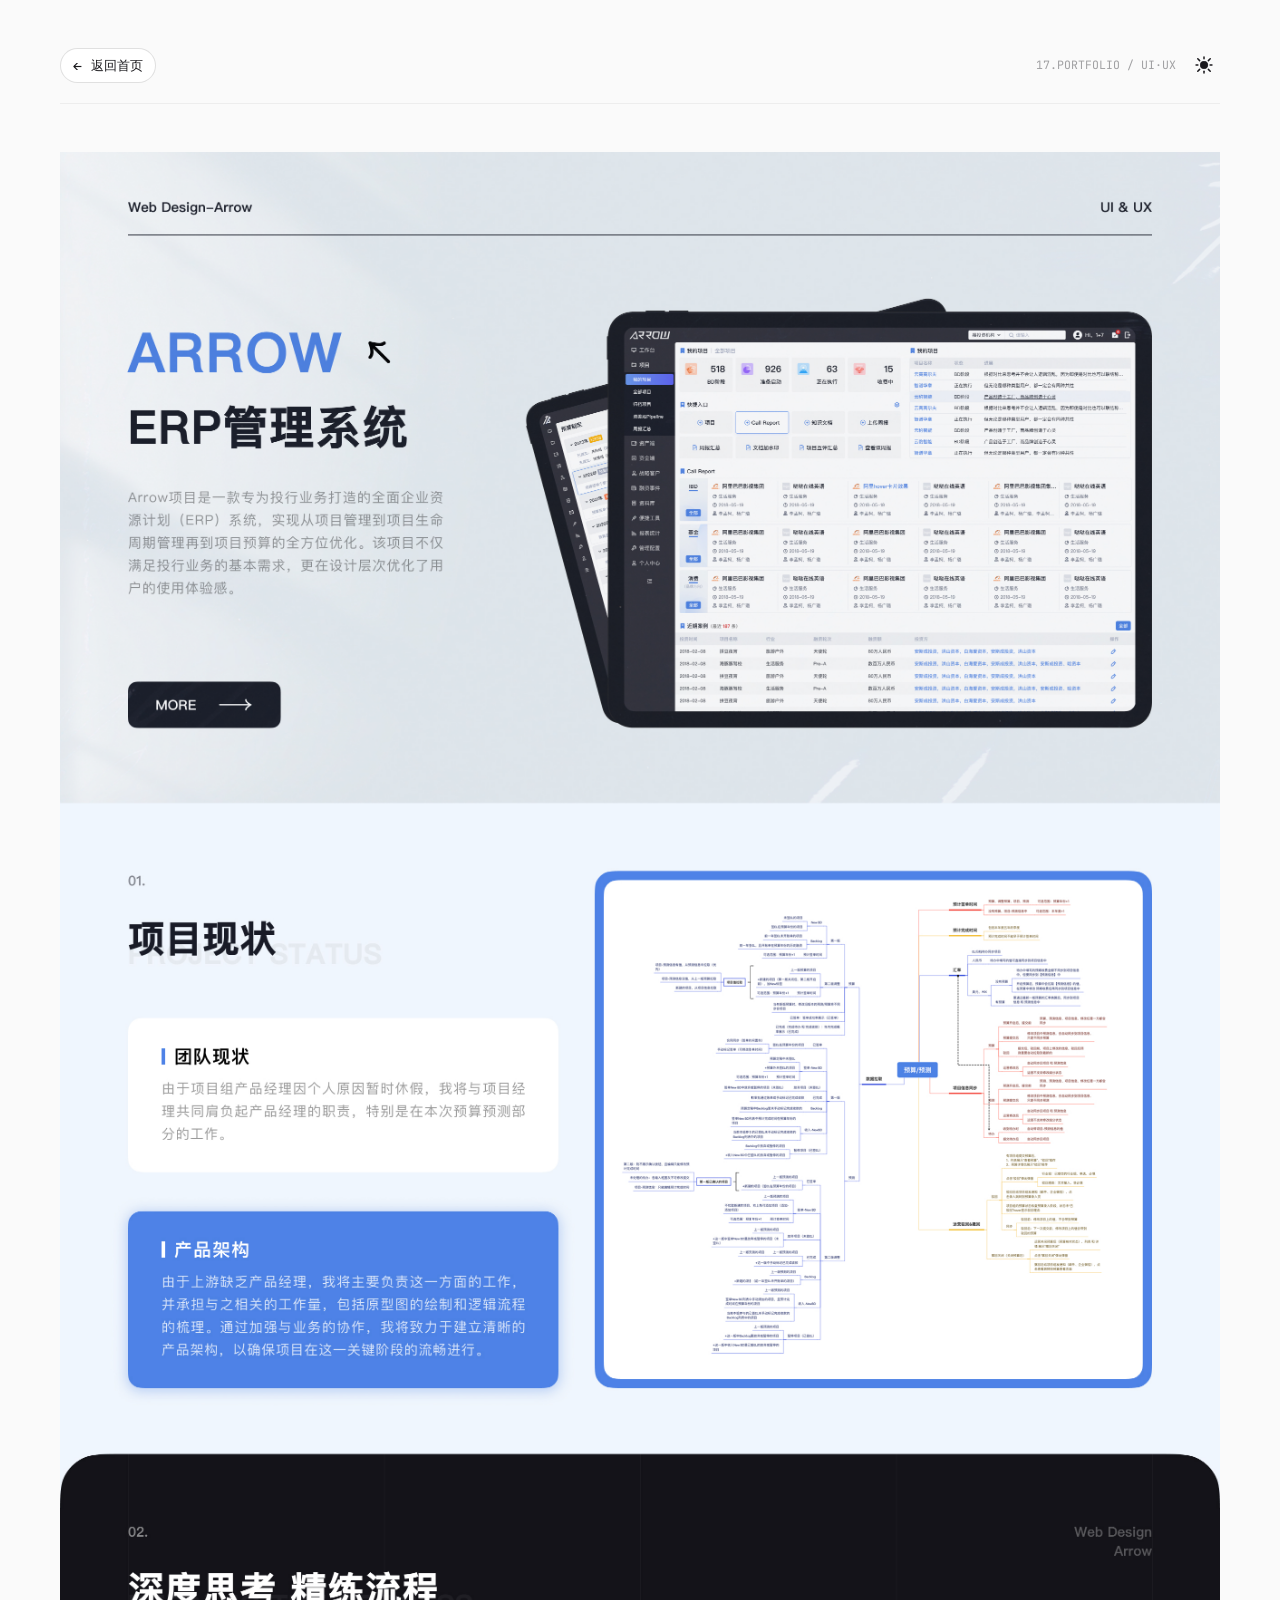
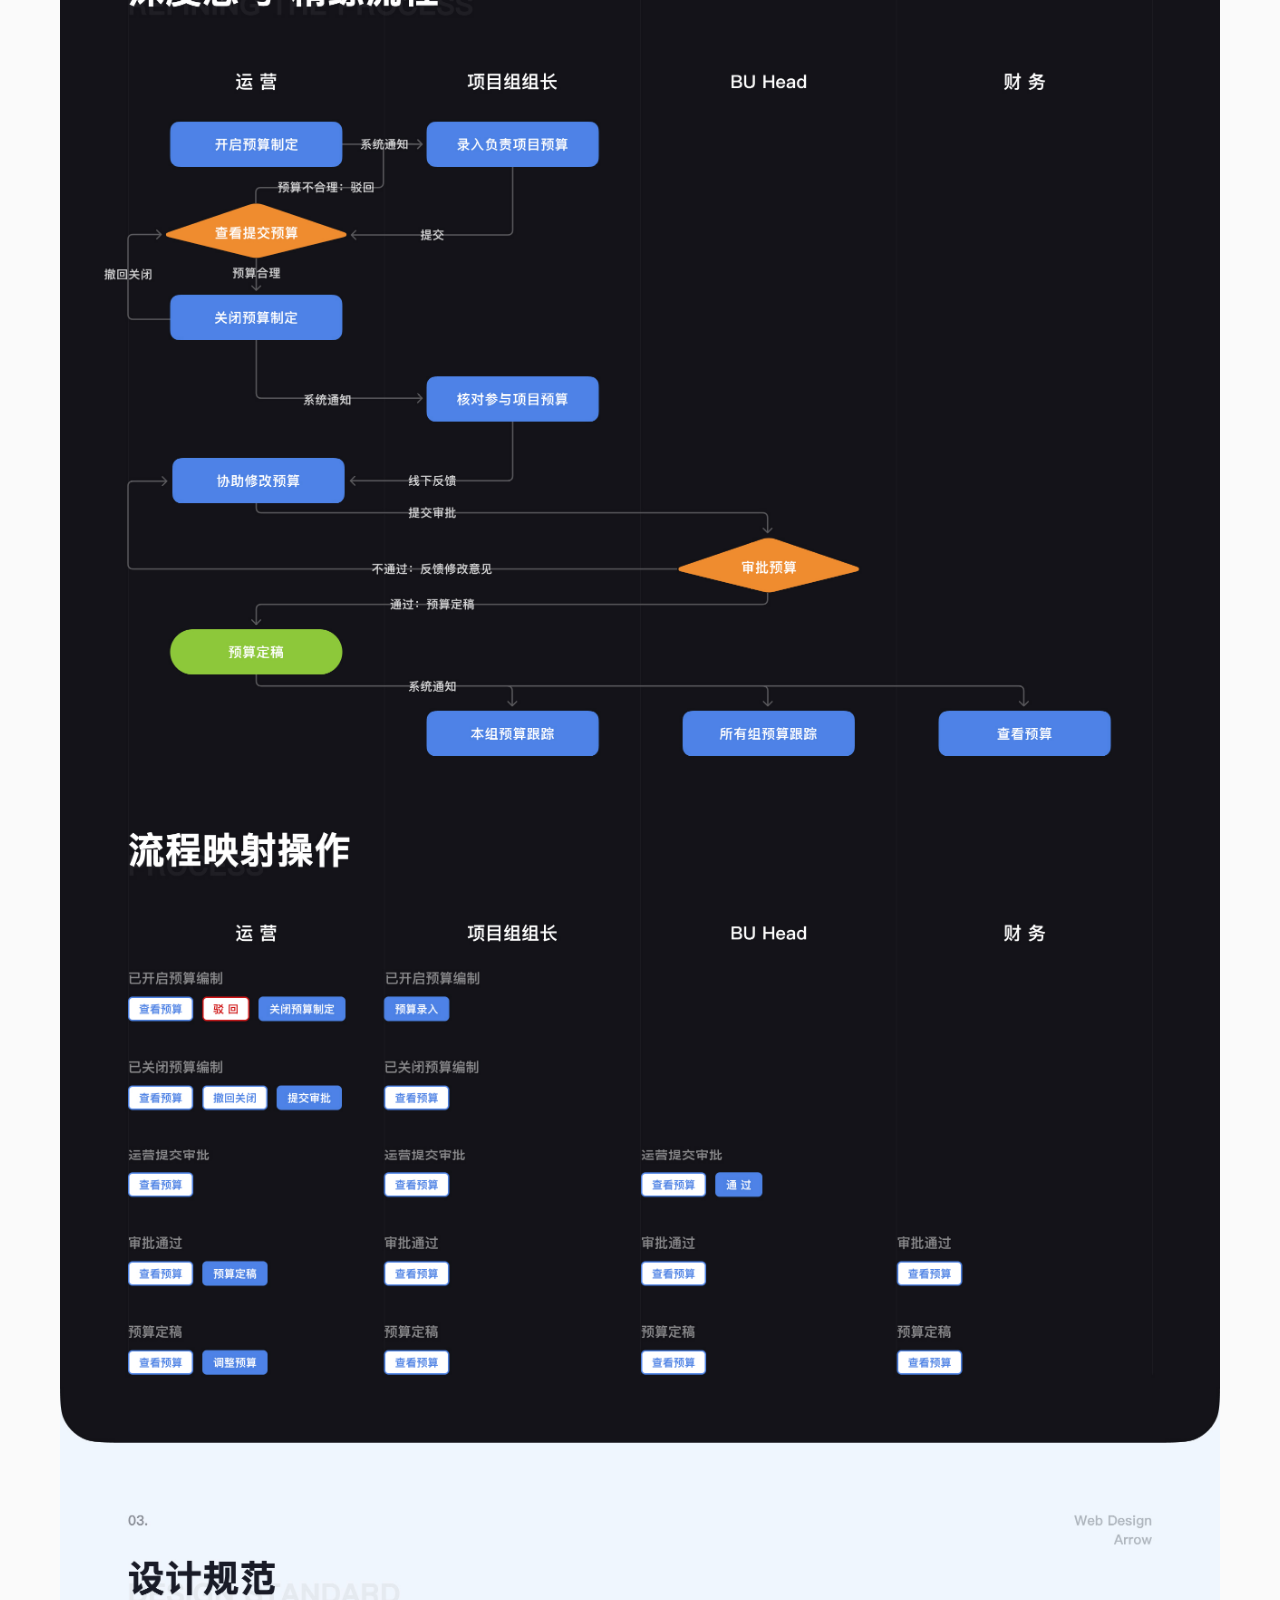
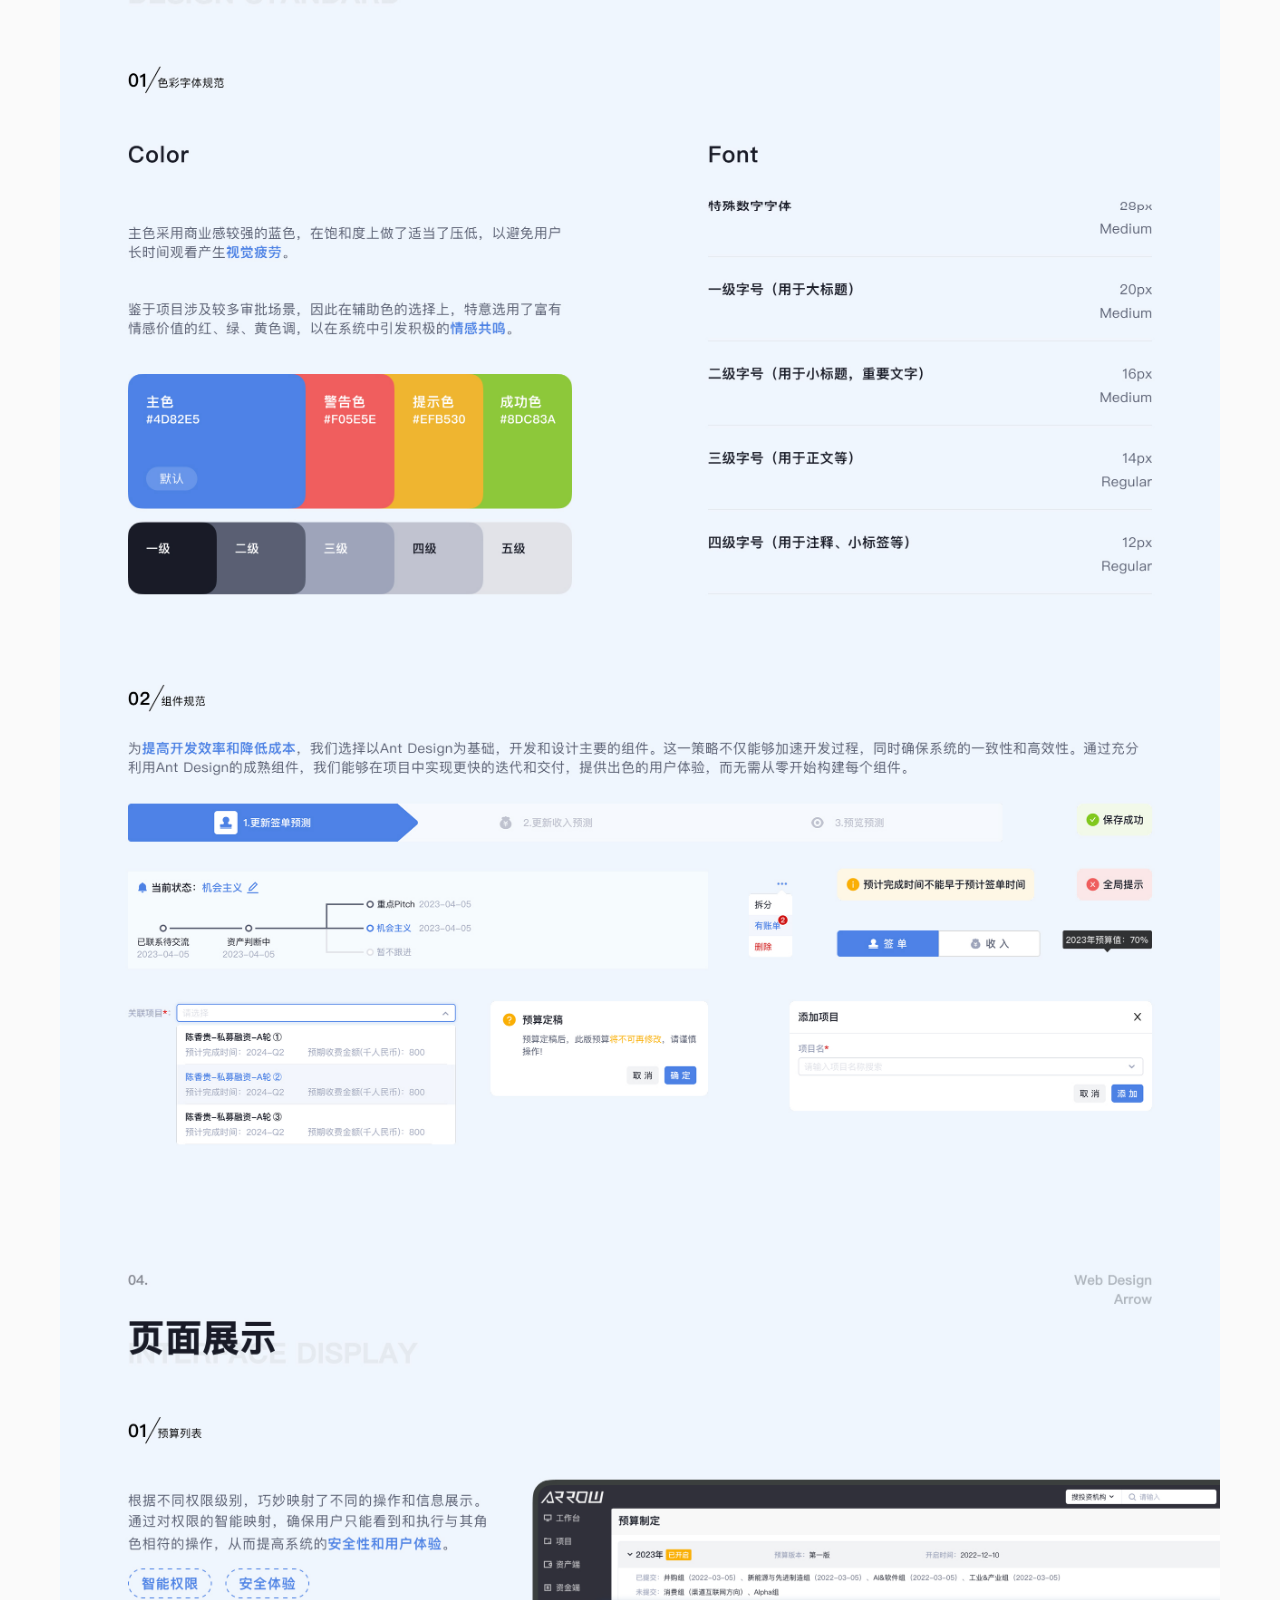
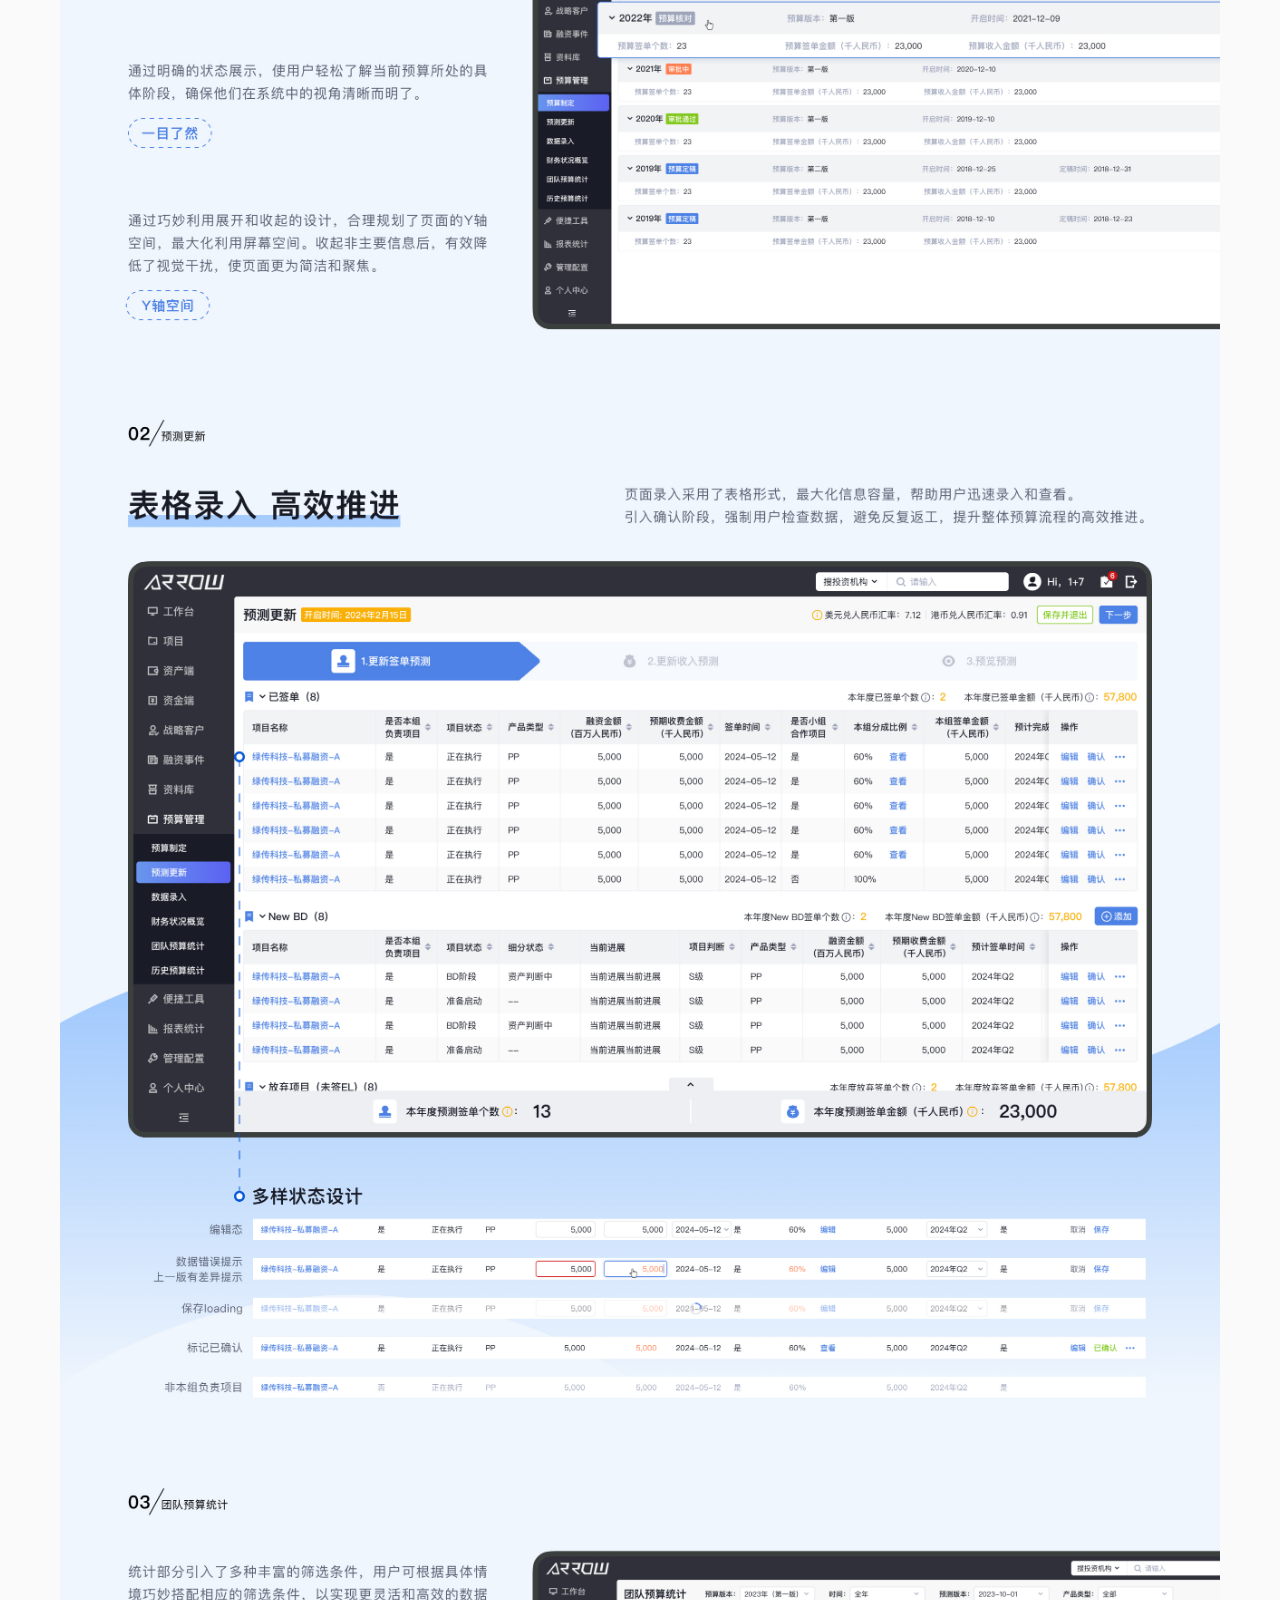
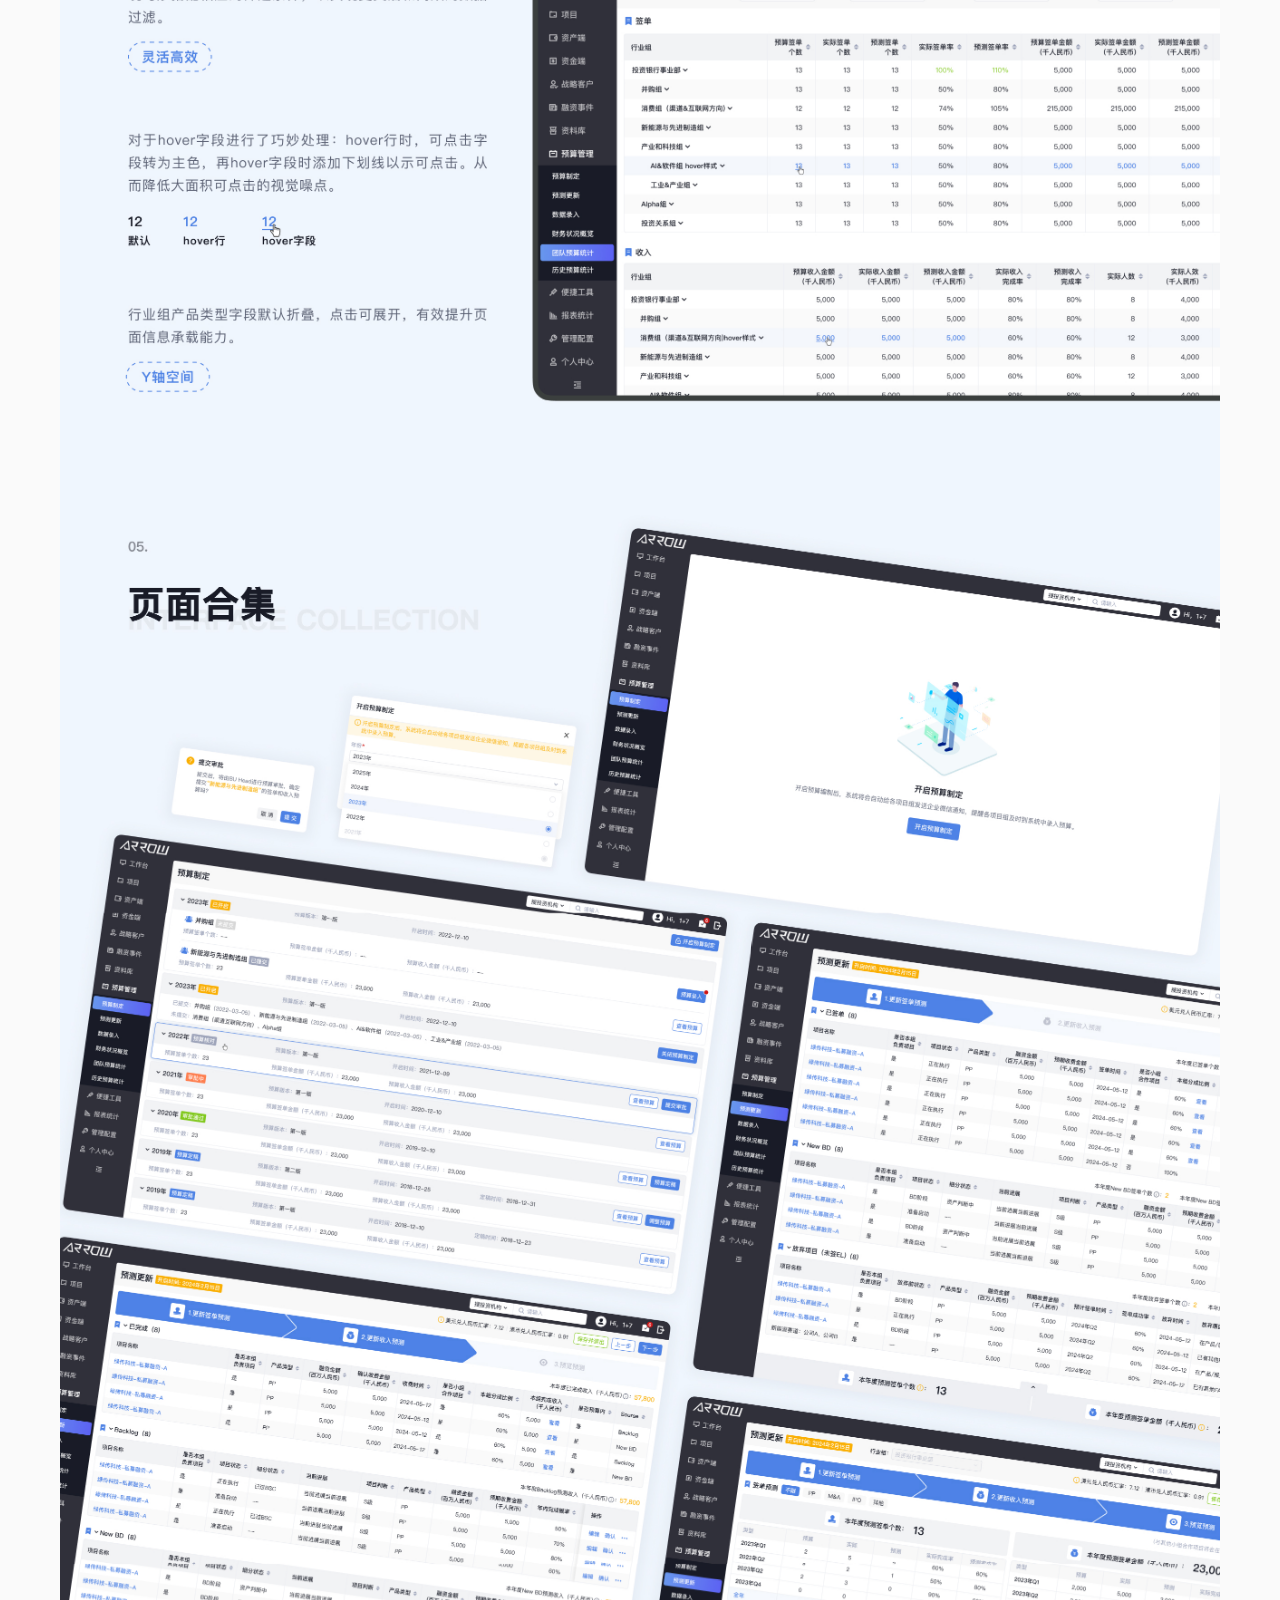
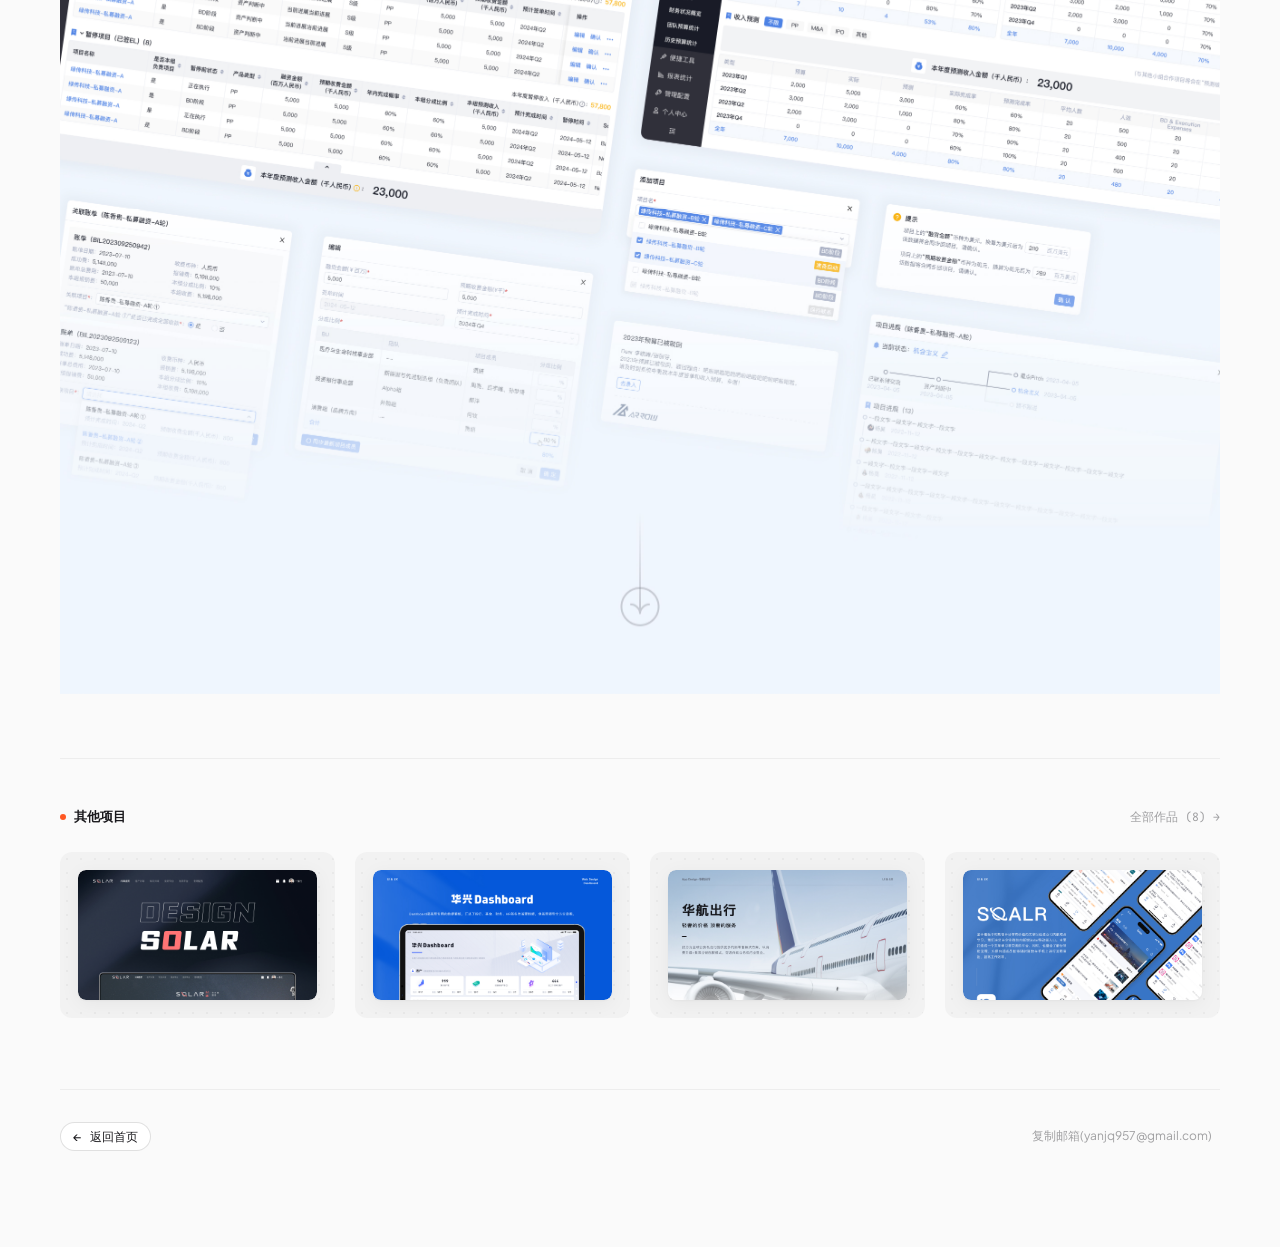
==== commit b94c717f: "feat: harden scroll position reset across lifecycle events and refine footer meta bar" ====
--- a/project-detail-2.html
+++ b/project-detail-2.html
@@ -15,16 +15,28 @@
   <link href="https://fonts.googleapis.com/css2?family=Plus+Jakarta+Sans:wght@400;500;600;700;800&family=JetBrains+Mono:wght@400;500;600&display=swap" rel="stylesheet">
   <script>
     (function() {
-      // 1. 禁用浏览器历史滚动恢复，确保刷新/返回时始终重新定位到顶部
+      // 1. 彻底禁用浏览器历史滚动位置恢复
       if ('scrollRestoration' in history) {
         history.scrollRestoration = 'manual';
       }
-      window.scrollTo(0, 0);
+
+      // 2. 页面在任何离开或刷新前，将记录在浏览器会话历史中的滚动位置强制归零
+      window.addEventListener('beforeunload', function() {
+        window.scrollTo(0, 0);
+      });
+
+      // 3. 往返缓存 (Bfcache) 恢复时立即强制回顶
       window.addEventListener('pageshow', function() {
         window.scrollTo(0, 0);
-      });
-
-      // 2. 初始化深浅色主题
+        document.documentElement.scrollTop = 0;
+        document.body.scrollTop = 0;
+      });
+
+      // 4. DOM 解析前与 DOM 构建期双重强制回顶
+      window.scrollTo(0, 0);
+      document.documentElement.scrollTop = 0;
+
+      // 5. 初始化深浅色主题
       const saved = localStorage.getItem("site-theme") || 
         (window.matchMedia && window.matchMedia("(prefers-color-scheme: dark)").matches ? "dark" : "light");
       document.documentElement.setAttribute("data-theme", saved);
--- a/styles.css
+++ b/styles.css
@@ -116,7 +116,7 @@
 }
 
 html {
-  scroll-behavior: smooth;
+  scroll-behavior: auto;
   text-size-adjust: 100%;
 }
 
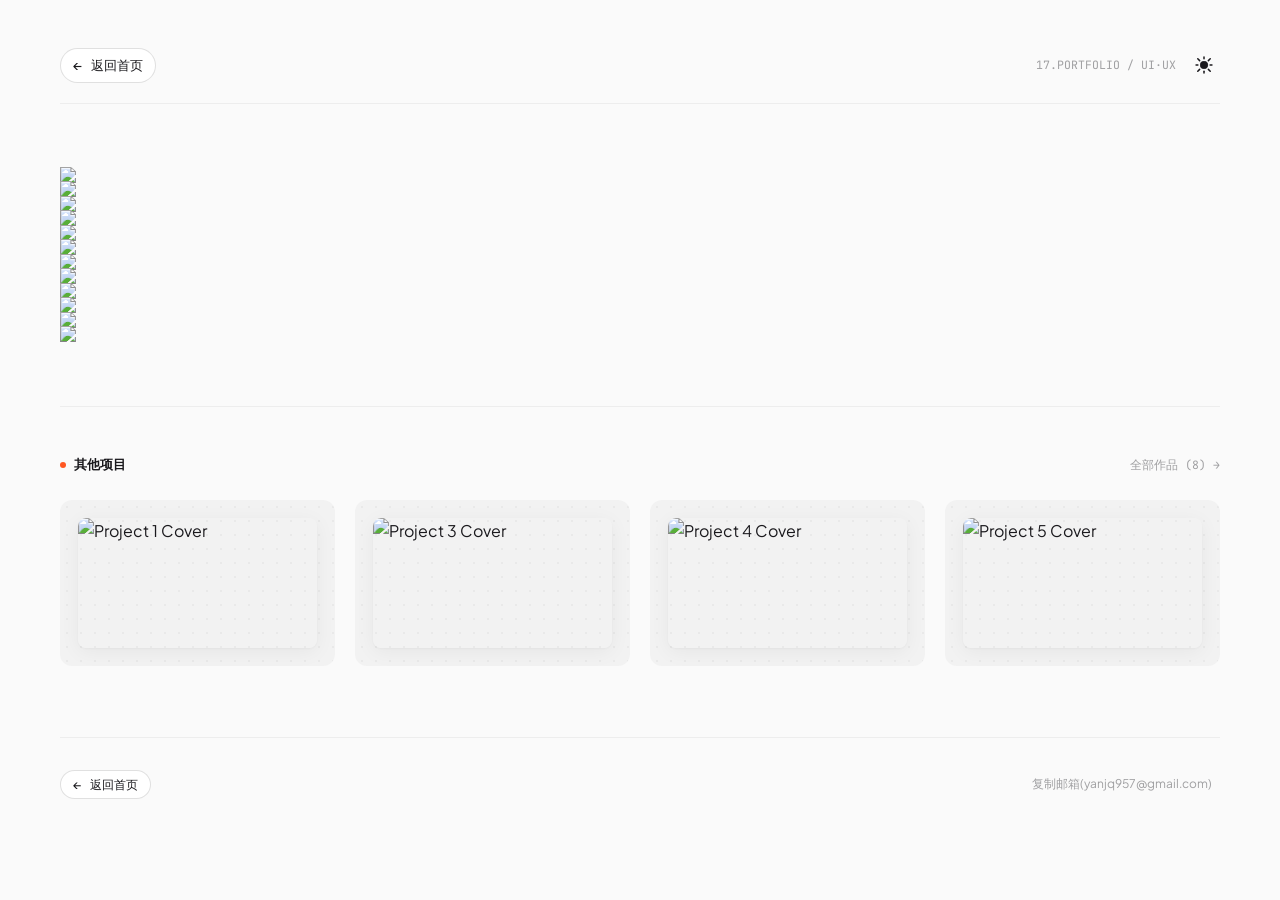
==== commit df86619e: "revert: fully restore all projects to remote CDN nodeimage links and remove local assets" ====
--- a/project-detail-2.html
+++ b/project-detail-2.html
@@ -15,28 +15,6 @@
   <link href="https://fonts.googleapis.com/css2?family=Plus+Jakarta+Sans:wght@400;500;600;700;800&family=JetBrains+Mono:wght@400;500;600&display=swap" rel="stylesheet">
   <script>
     (function() {
-      // 1. 彻底禁用浏览器历史滚动位置恢复
-      if ('scrollRestoration' in history) {
-        history.scrollRestoration = 'manual';
-      }
-
-      // 2. 页面在任何离开或刷新前，将记录在浏览器会话历史中的滚动位置强制归零
-      window.addEventListener('beforeunload', function() {
-        window.scrollTo(0, 0);
-      });
-
-      // 3. 往返缓存 (Bfcache) 恢复时立即强制回顶
-      window.addEventListener('pageshow', function() {
-        window.scrollTo(0, 0);
-        document.documentElement.scrollTop = 0;
-        document.body.scrollTop = 0;
-      });
-
-      // 4. DOM 解析前与 DOM 构建期双重强制回顶
-      window.scrollTo(0, 0);
-      document.documentElement.scrollTop = 0;
-
-      // 5. 初始化深浅色主题
       const saved = localStorage.getItem("site-theme") || 
         (window.matchMedia && window.matchMedia("(prefers-color-scheme: dark)").matches ? "dark" : "light");
       document.documentElement.setAttribute("data-theme", saved);
@@ -86,69 +64,69 @@
     <!-- 作品大图展示区域 (上下无缝拼接展示完整高保真设计长图 · 自顶向下优先级渐进加载) -->
     <main class="detail-images-stack stagger-item stagger-delay-2">
       
-      <!-- 设计图 1 (最高优先级首屏即时加载 - 2.5K 本地超清原图) -->
+      <!-- 设计图 1 (最高优先级首屏即时加载) -->
       <div class="detail-image-placeholder" id="placeholder-1">
-        <img src="assets/projects/ARROW/ARROW01.jpg" alt="UI/UX Design Showcase 02 - Section 1" class="detail-stream-img" fetchpriority="high" decoding="async">
-      </div>
-
-      <!-- 设计图 2 (2.5K 本地超清原图) -->
+        <img src="https://cdn.nodeimage.com/i/NzoUkYK3qqFiSNMtn3psFXPkCUviVyNi.webp" alt="UI/UX Design Showcase 02 - Section 1" class="detail-stream-img" fetchpriority="high" decoding="async">
+      </div>
+
+      <!-- 设计图 2 -->
       <div class="detail-image-placeholder" id="placeholder-2">
-        <img data-src="assets/projects/ARROW/ARROW02.jpg" alt="UI/UX Design Showcase 02 - Section 2" class="detail-stream-img" decoding="async">
-      </div>
-
-      <!-- 设计图 3 (2.5K 本地超清原图) -->
+        <img data-src="https://cdn.nodeimage.com/i/KQxlJroh7JpqM99nYCV3orJ3ngg7ye97.webp" alt="UI/UX Design Showcase 02 - Section 2" class="detail-stream-img" decoding="async">
+      </div>
+
+      <!-- 设计图 3 -->
       <div class="detail-image-placeholder" id="placeholder-3">
-        <img data-src="assets/projects/ARROW/ARROW03.jpg" alt="UI/UX Design Showcase 02 - Section 3" class="detail-stream-img" decoding="async">
-      </div>
-
-      <!-- 设计图 4 (2.5K 本地超清原图) -->
+        <img data-src="https://cdn.nodeimage.com/i/shdxh3UwtXBvxolB41abmsqcizxDcN7l.webp" alt="UI/UX Design Showcase 02 - Section 3" class="detail-stream-img" decoding="async">
+      </div>
+
+      <!-- 设计图 4 -->
       <div class="detail-image-placeholder" id="placeholder-4">
-        <img data-src="assets/projects/ARROW/ARROW04.jpg" alt="UI/UX Design Showcase 02 - Section 4" class="detail-stream-img" decoding="async">
-      </div>
-
-      <!-- 设计图 5 (2.5K 本地超清原图) -->
+        <img data-src="https://cdn.nodeimage.com/i/kMgBsm7VA15N2ldeujKBoqlFljEy6wcL.webp" alt="UI/UX Design Showcase 02 - Section 4" class="detail-stream-img" decoding="async">
+      </div>
+
+      <!-- 设计图 5 -->
       <div class="detail-image-placeholder" id="placeholder-5">
-        <img data-src="assets/projects/ARROW/ARROW05.jpg" alt="UI/UX Design Showcase 02 - Section 5" class="detail-stream-img" decoding="async">
-      </div>
-
-      <!-- 设计图 6 (2.5K 本地超清原图) -->
+        <img data-src="https://cdn.nodeimage.com/i/2VDlicqWDcIbS70t3BRY9dzVwKCrn9o4.webp" alt="UI/UX Design Showcase 02 - Section 5" class="detail-stream-img" decoding="async">
+      </div>
+
+      <!-- 设计图 6 -->
       <div class="detail-image-placeholder" id="placeholder-6">
-        <img data-src="assets/projects/ARROW/ARROW06.jpg" alt="UI/UX Design Showcase 02 - Section 6" class="detail-stream-img" decoding="async">
-      </div>
-
-      <!-- 设计图 7 (2.5K 本地超清原图) -->
+        <img data-src="https://cdn.nodeimage.com/i/eQ9MeGQM1I5qR7kaCosuV4Y3ujDVgLPG.webp" alt="UI/UX Design Showcase 02 - Section 6" class="detail-stream-img" decoding="async">
+      </div>
+
+      <!-- 设计图 7 -->
       <div class="detail-image-placeholder" id="placeholder-7">
-        <img data-src="assets/projects/ARROW/ARROW07.jpg" alt="UI/UX Design Showcase 02 - Section 7" class="detail-stream-img" decoding="async">
-      </div>
-
-      <!-- 设计图 8 (2.5K 本地超清原图) -->
+        <img data-src="https://cdn.nodeimage.com/i/azNQzgd3gvBv43BNNUKqNYAXZ3QzJlt8.webp" alt="UI/UX Design Showcase 02 - Section 7" class="detail-stream-img" decoding="async">
+      </div>
+
+      <!-- 设计图 8 -->
       <div class="detail-image-placeholder" id="placeholder-8">
-        <img data-src="assets/projects/ARROW/ARROW08.jpg" alt="UI/UX Design Showcase 02 - Section 8" class="detail-stream-img" decoding="async">
-      </div>
-
-      <!-- 设计图 9 (2.5K 本地超清原图) -->
+        <img data-src="https://cdn.nodeimage.com/i/xo8DyJwNcsdWCDPkJZfH68DNhcMAiSrW.webp" alt="UI/UX Design Showcase 02 - Section 8" class="detail-stream-img" decoding="async">
+      </div>
+
+      <!-- 设计图 9 -->
       <div class="detail-image-placeholder" id="placeholder-9">
-        <img data-src="assets/projects/ARROW/ARROW09.jpg" alt="UI/UX Design Showcase 02 - Section 9" class="detail-stream-img" decoding="async">
-      </div>
-
-      <!-- 设计图 10 (2.5K 本地超清原图) -->
+        <img data-src="https://cdn.nodeimage.com/i/LzxGevouxUZjD29TqhqdyXdxSJFWMI8g.webp" alt="UI/UX Design Showcase 02 - Section 9" class="detail-stream-img" decoding="async">
+      </div>
+
+      <!-- 设计图 10 -->
       <div class="detail-image-placeholder" id="placeholder-10">
-        <img data-src="assets/projects/ARROW/ARROW10.jpg" alt="UI/UX Design Showcase 02 - Section 10" class="detail-stream-img" decoding="async">
-      </div>
-
-      <!-- 设计图 11 (2.5K 本地超清原图) -->
+        <img data-src="https://cdn.nodeimage.com/i/ithKXnFzVQNUfmg2DhxClzwYBiTG5Tif.webp" alt="UI/UX Design Showcase 02 - Section 10" class="detail-stream-img" decoding="async">
+      </div>
+
+      <!-- 设计图 11 -->
       <div class="detail-image-placeholder" id="placeholder-11">
-        <img data-src="assets/projects/ARROW/ARROW11.jpg" alt="UI/UX Design Showcase 02 - Section 11" class="detail-stream-img" decoding="async">
-      </div>
-
-      <!-- 设计图 12 (2.5K 本地超清原图) -->
+        <img data-src="https://cdn.nodeimage.com/i/vrK4wNztYHBzsM1TffrU6GWBKmesfZtZ.webp" alt="UI/UX Design Showcase 02 - Section 11" class="detail-stream-img" decoding="async">
+      </div>
+
+      <!-- 设计图 12 -->
       <div class="detail-image-placeholder" id="placeholder-12">
-        <img data-src="assets/projects/ARROW/ARROW12.jpg" alt="UI/UX Design Showcase 02 - Section 12" class="detail-stream-img" decoding="async">
-      </div>
-
-      <!-- 设计图 13 (2.5K 本地超清原图) -->
+        <img data-src="https://cdn.nodeimage.com/i/AictoIH8QbpLcbWqWMbPsJkYbtnMYYfv.webp" alt="UI/UX Design Showcase 02 - Section 12" class="detail-stream-img" decoding="async">
+      </div>
+
+      <!-- 设计图 13 -->
       <div class="detail-image-placeholder" id="placeholder-13">
-        <img data-src="assets/projects/ARROW/ARROW13.jpg" alt="UI/UX Design Showcase 02 - Section 13" class="detail-stream-img" decoding="async">
+        <img data-src="https://cdn.nodeimage.com/i/VtvvOmBLSHA5CUnhyNSb37pSXuXjC6ih.webp" alt="UI/UX Design Showcase 02 - Section 13" class="detail-stream-img" decoding="async">
       </div>
 
     </main>
@@ -161,31 +139,31 @@
       </div>
 
       <div class="more-projects-grid">
-        <!-- 推荐 1: 项目 1 (带封面图 - 本地高清资源) -->
+        <!-- 推荐 1: 项目 1 (带封面图) -->
         <div class="shotwell-card" data-project-url="project-detail.html?from=detail">
           <div class="shotwell-artboard has-cover-image">
-            <img src="assets/projects/Solar/Solar01.jpg" alt="Project 1 Cover" class="artboard-cover-img" loading="lazy" decoding="async">
+            <img src="https://cdn.nodeimage.com/i/YwyaLuNAtFUBW12pf4MRfCgPhsmDjtAM.webp" alt="Project 1 Cover" class="artboard-cover-img" loading="lazy" decoding="async">
           </div>
         </div>
 
-        <!-- 推荐 2: 项目 3 (带封面图 - 本地高清资源) -->
+        <!-- 推荐 2: 项目 3 (带封面图) -->
         <div class="shotwell-card" data-project-url="project-detail-3.html?from=detail">
           <div class="shotwell-artboard has-cover-image">
-            <img src="assets/projects/华兴Dashboard/华兴Dashboard01.jpg" alt="Project 3 Cover" class="artboard-cover-img" loading="lazy" decoding="async">
+            <img src="https://cdn.nodeimage.com/i/kaMPTOuEryb2H9pcGYnJseWnvORFoao3.webp" alt="Project 3 Cover" class="artboard-cover-img" loading="lazy" decoding="async">
           </div>
         </div>
 
-        <!-- 推荐 3: 项目 4 (带封面图 - 本地高清资源) -->
+        <!-- 推荐 3: 项目 4 (带封面图) -->
         <div class="shotwell-card" data-project-url="project-detail-4.html?from=detail">
           <div class="shotwell-artboard has-cover-image">
-            <img src="assets/projects/华航出行/华航出行01.jpg" alt="Project 4 Cover" class="artboard-cover-img" loading="lazy" decoding="async">
+            <img src="https://cdn.nodeimage.com/i/21tDvHLzhrKbF94xNewNwgtcS5hc1CsA.webp" alt="Project 4 Cover" class="artboard-cover-img" loading="lazy" decoding="async">
           </div>
         </div>
 
-        <!-- 推荐 4: 项目 5 (带封面图 - 本地高清资源) -->
+        <!-- 推荐 4: 项目 5 (带封面图) -->
         <div class="shotwell-card" data-project-url="project-detail-5.html?from=detail">
           <div class="shotwell-artboard has-cover-image">
-            <img src="assets/projects/Solar移动端/Solar移动端01.jpg" alt="Project 5 Cover" class="artboard-cover-img" loading="lazy" decoding="async">
+            <img src="https://cdn.nodeimage.com/i/oVhkjZFi4OAv56gPUFg9BxCd1Nyyz9tE.webp" alt="Project 5 Cover" class="artboard-cover-img" loading="lazy" decoding="async">
           </div>
         </div>
       </div>
--- a/styles.css
+++ b/styles.css
@@ -116,7 +116,7 @@
 }
 
 html {
-  scroll-behavior: auto;
+  scroll-behavior: smooth;
   text-size-adjust: 100%;
 }
 
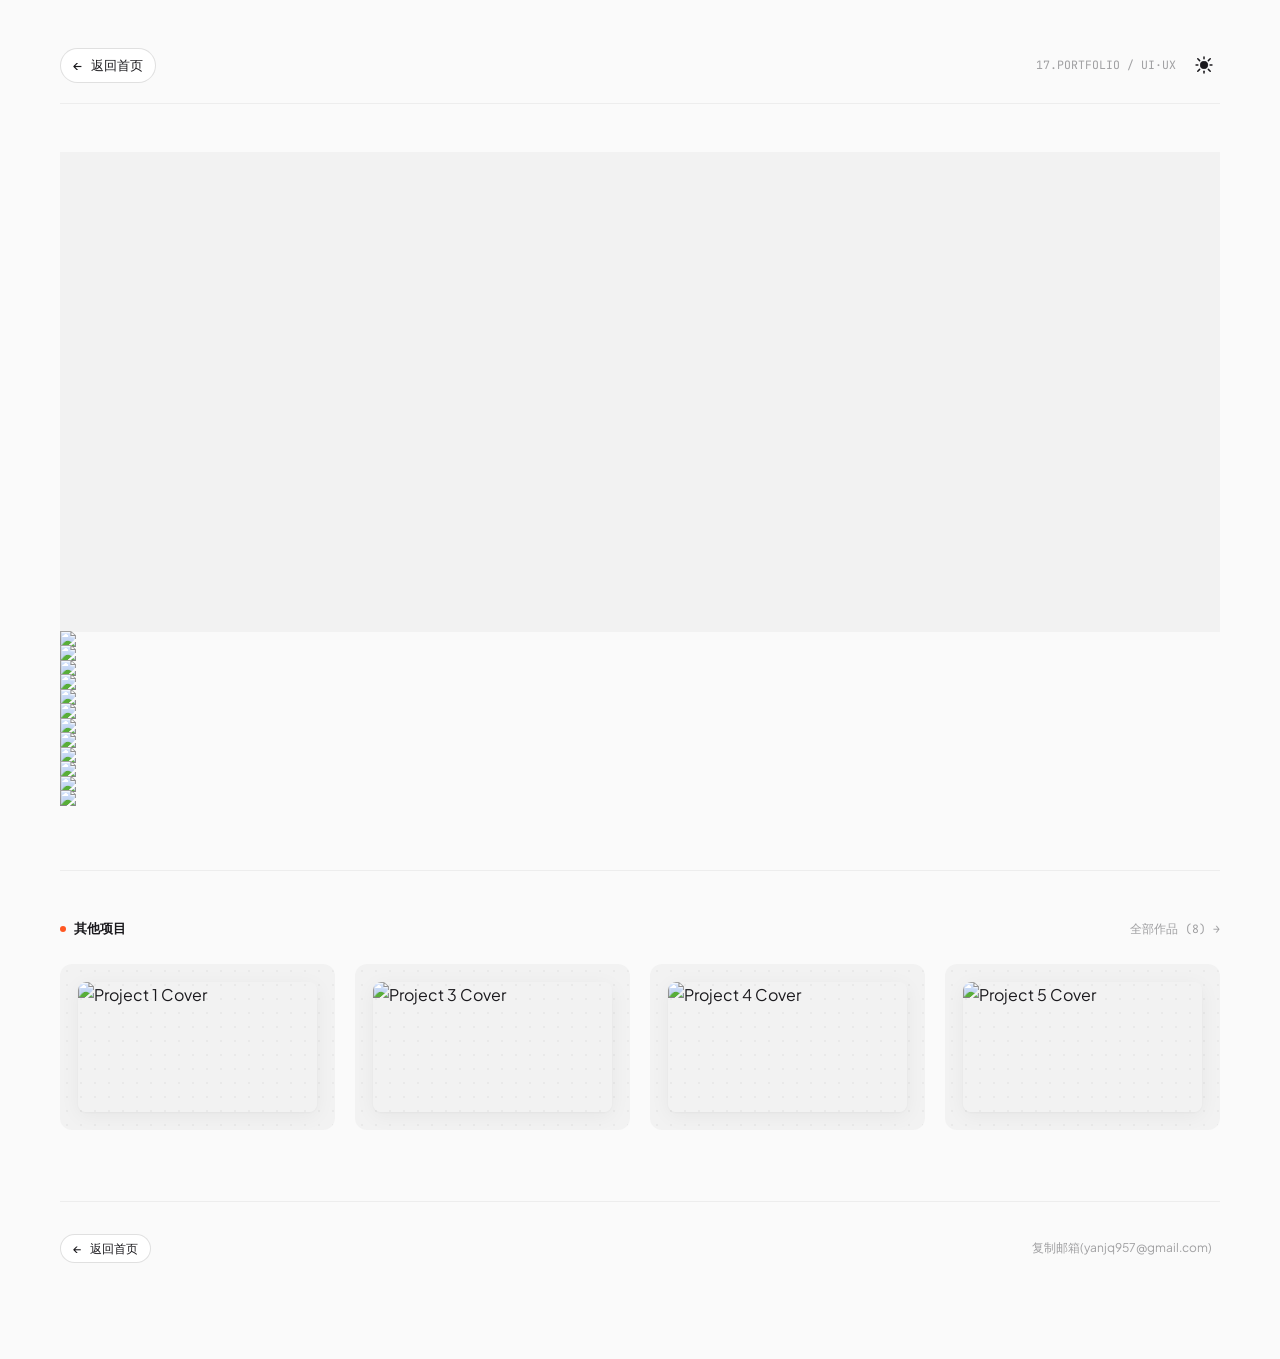
==== commit 199a231d: "feat: upgrade Motion Icon case study layout, video presentation, and detail card navigation" ====
--- a/project-detail-2.html
+++ b/project-detail-2.html
@@ -3,7 +3,7 @@
 <head>
   <meta charset="UTF-8">
   <meta name="viewport" content="width=device-width, initial-scale=1, viewport-fit=cover">
-  <title>作品详情 02 — 17 UI/UX Designer Portfolio</title>
+  <title>17Design</title>
   <meta name="description" content="17 的 UI/UX 作品详情展示。">
   <link rel="icon" type="image/png" href="logo.png">
   <link rel="icon" type="image/svg+xml" href="favicon.svg">
@@ -393,7 +393,7 @@
             <polyline points="20 6 9 17 4 12"></polyline>
           </svg>
         </span>
-        <span class="toast-text">${message} ${emailHtml}</span>
+        <span class="toast-text">${message}${emailHtml}</span>
       `;
       
       toast.classList.remove("toast-hide");
@@ -419,7 +419,7 @@
         fallbackCopy(emailText);
       }
 
-      showToast("已成功复制 17 的联系邮箱", emailText);
+      showToast("复制成功", emailText);
 
       if (btnEl) {
         const originalContent = btnEl.innerHTML;
@@ -501,6 +501,8 @@
 
           const handleFinish = () => {
             img.classList.add("is-loaded");
+            const parentHolder = img.closest(".detail-image-placeholder");
+            if (parentHolder) parentHolder.classList.add("is-loaded");
             loadedSet.add(img);
             activeLoadingCount = Math.max(0, activeLoadingCount - 1);
             pumpSequentialQueue();
@@ -515,11 +517,15 @@
         } else if (img.src) {
           if (img.complete && img.naturalWidth > 0) {
             img.classList.add("is-loaded");
+            const parentHolder = img.closest(".detail-image-placeholder");
+            if (parentHolder) parentHolder.classList.add("is-loaded");
             loadedSet.add(img);
           } else {
             activeLoadingCount++;
             const handleFirst = () => {
               img.classList.add("is-loaded");
+              const parentHolder = img.closest(".detail-image-placeholder");
+              if (parentHolder) parentHolder.classList.add("is-loaded");
               loadedSet.add(img);
               activeLoadingCount = Math.max(0, activeLoadingCount - 1);
               pumpSequentialQueue();
--- a/styles.css
+++ b/styles.css
@@ -1052,7 +1052,8 @@
   display: block;
 }
 
-.artboard-cover-img {
+.artboard-cover-img,
+.artboard-cover-video {
   width: 100%;
   height: 100%;
   object-fit: cover;
@@ -1593,18 +1594,40 @@
   border-radius: 0;
 }
 
+/* ==========================================================================
+   Skeleton 骨架屏系统 (Skeleton Shimmer System)
+   ========================================================================== */
+@keyframes skeleton-shimmer {
+  0% {
+    transform: translateX(-100%);
+  }
+  100% {
+    transform: translateX(100%);
+  }
+}
+
+@keyframes skeleton-pulse {
+  0%, 100% {
+    opacity: 0.7;
+  }
+  50% {
+    opacity: 0.3;
+  }
+}
+
 .detail-image-placeholder {
   width: 100%;
   border-radius: 0;
-  overflow: visible;
+  overflow: hidden;
   position: relative;
   display: block;
   box-shadow: none;
-  background-color: transparent;
+  background-color: rgba(0, 0, 0, 0.03);
   margin: 0;
   padding: 0;
   line-height: 0;
   font-size: 0;
+  min-height: 480px;
 }
 
 /* 消除高分屏/缩放时浏览器亚像素 (Sub-pixel) 渲染导致的 0.5px 露白微缝 */
@@ -1612,9 +1635,47 @@
   margin-top: -1.5px;
 }
 
+/* 骨架屏流动扫光伪元素 */
+.detail-image-placeholder::before {
+  content: '';
+  position: absolute;
+  inset: 0;
+  background: linear-gradient(
+    90deg,
+    transparent 0%,
+    rgba(255, 255, 255, 0.55) 50%,
+    transparent 100%
+  );
+  transform: translateX(-100%);
+  animation: skeleton-shimmer 1.8s infinite cubic-bezier(0.4, 0, 0.2, 1);
+  pointer-events: none;
+  z-index: 1;
+  transition: opacity 0.36s ease;
+}
+
 [data-theme="dark"] .detail-image-placeholder {
+  background-color: rgba(255, 255, 255, 0.04);
+}
+
+[data-theme="dark"] .detail-image-placeholder::before {
+  background: linear-gradient(
+    90deg,
+    transparent 0%,
+    rgba(255, 255, 255, 0.08) 50%,
+    transparent 100%
+  );
+}
+
+/* 当图片/视频加载完成后，淡出骨架屏并恢复自适应高度 */
+.detail-image-placeholder.is-loaded {
+  min-height: unset;
   background-color: transparent;
-  box-shadow: none;
+}
+
+.detail-image-placeholder.is-loaded::before {
+  opacity: 0;
+  animation: none;
+  visibility: hidden;
 }
 
 .detail-image-placeholder img,
@@ -1628,12 +1689,165 @@
   border: none;
   vertical-align: bottom;
   opacity: 0;
+  position: relative;
+  z-index: 2;
   transition: opacity 0.38s cubic-bezier(0.16, 1, 0.3, 1);
 }
 
+.detail-image-placeholder video,
+.detail-stream-video {
+  width: 100%;
+  height: auto;
+  display: block;
+  border-radius: 0;
+  margin: 0;
+  padding: 0;
+  border: none;
+  vertical-align: bottom;
+  background: transparent;
+  opacity: 0;
+  position: relative;
+  z-index: 2;
+  transition: opacity 0.38s cubic-bezier(0.16, 1, 0.3, 1);
+}
+
 .detail-image-placeholder img.is-loaded,
-.detail-stream-img.is-loaded {
+.detail-stream-img.is-loaded,
+.detail-image-placeholder video.is-loaded,
+.detail-stream-video.is-loaded {
   opacity: 1;
+}
+
+/* ==========================================================================
+   项目 6 首图与 12 组 3D 图标动效卡片专属结构化骨架屏 (Project 6 Skeleton)
+   ========================================================================== */
+.banner-skeleton-loader {
+  position: absolute;
+  inset: 0;
+  background: #EBF4FB;
+  display: flex;
+  flex-direction: column;
+  justify-content: space-between;
+  padding: 32px 58px;
+  overflow: hidden;
+  z-index: 1;
+  transition: opacity 0.4s ease;
+  pointer-events: none;
+}
+
+.banner-skeleton-loader::before {
+  content: '';
+  position: absolute;
+  inset: 0;
+  background: linear-gradient(
+    90deg,
+    transparent 0%,
+    rgba(255, 255, 255, 0.6) 50%,
+    transparent 100%
+  );
+  transform: translateX(-100%);
+  animation: skeleton-shimmer 1.8s infinite cubic-bezier(0.4, 0, 0.2, 1);
+}
+
+.banner-skeleton-header {
+  display: flex;
+  justify-content: space-between;
+  align-items: center;
+}
+
+.banner-skeleton-pill {
+  width: 72px;
+  height: 12px;
+  border-radius: 6px;
+  background: rgba(56, 110, 209, 0.15);
+  animation: skeleton-pulse 1.8s infinite ease-in-out;
+}
+
+.banner-skeleton-tag {
+  width: 40px;
+  height: 12px;
+  border-radius: 6px;
+  background: rgba(56, 110, 209, 0.15);
+  animation: skeleton-pulse 1.8s infinite ease-in-out;
+}
+
+.banner-skeleton-center {
+  display: flex;
+  flex-direction: column;
+  gap: 12px;
+  max-width: 320px;
+}
+
+.banner-skeleton-title {
+  width: 220px;
+  height: 28px;
+  border-radius: 8px;
+  background: rgba(56, 110, 209, 0.18);
+  animation: skeleton-pulse 1.8s infinite ease-in-out;
+}
+
+.banner-skeleton-subtitle {
+  width: 160px;
+  height: 12px;
+  border-radius: 6px;
+  background: rgba(56, 110, 209, 0.12);
+  animation: skeleton-pulse 1.8s infinite ease-in-out;
+}
+
+.detail-image-placeholder.is-loaded .banner-skeleton-loader {
+  opacity: 0;
+  visibility: hidden;
+}
+
+/* 12 组 3D 图标动效卡片骨架屏 */
+.icon-motion-card .icon-skeleton-loader {
+  position: absolute;
+  inset: 0;
+  display: flex;
+  flex-direction: column;
+  align-items: center;
+  justify-content: center;
+  gap: 10px;
+  background: #ffffff;
+  z-index: 1;
+  pointer-events: none;
+  transition: opacity 0.38s ease;
+  overflow: hidden;
+}
+
+.icon-motion-card .icon-skeleton-loader::before {
+  content: '';
+  position: absolute;
+  inset: 0;
+  background: linear-gradient(
+    90deg,
+    rgba(235, 244, 251, 0) 0%,
+    rgba(235, 244, 251, 0.95) 50%,
+    rgba(235, 244, 251, 0) 100%
+  );
+  transform: translateX(-100%);
+  animation: skeleton-shimmer 1.5s infinite cubic-bezier(0.4, 0, 0.2, 1);
+}
+
+.icon-skeleton-island {
+  width: 56px;
+  height: 36px;
+  border-radius: 10px;
+  background: rgba(56, 110, 209, 0.12);
+  position: relative;
+  animation: skeleton-pulse 1.8s infinite ease-in-out;
+}
+
+.icon-skeleton-badge {
+  width: 32px;
+  height: 6px;
+  border-radius: 3px;
+  background: rgba(56, 110, 209, 0.08);
+}
+
+.icon-motion-card.is-loaded .icon-skeleton-loader {
+  opacity: 0;
+  visibility: hidden;
 }
 
 .footer-email-btn {
@@ -2022,3 +2236,185 @@
     transform: translate(-50%, -12px) scale(0.96);
   }
 }
+
+/* ==========================================================================
+   10. 图标微动效外层大盒子 (#EBF4FB 浅蓝底板 · 白色 16:9 卡片画廊 · 无圆角无投影无缝堆叠)
+   ========================================================================== */
+.icon-showcase-container {
+  width: 100%;
+  background: #EBF4FB;
+  border-radius: 0;
+  border: none;
+  padding: 40px 58px 64px;
+  margin: 0;
+  box-shadow: none;
+  box-sizing: border-box;
+}
+
+[data-theme="dark"] .icon-showcase-container {
+  background: #EBF4FB;
+  border: none;
+  box-shadow: none;
+}
+
+@media (max-width: 960px) {
+  .icon-showcase-container {
+    padding: 32px 32px 48px;
+    border-radius: 0;
+  }
+}
+
+@media (max-width: 768px) {
+  .icon-showcase-container {
+    padding: 24px 20px 40px;
+    border-radius: 0;
+  }
+}
+
+.icon-motion-grid {
+  display: grid;
+  grid-template-columns: repeat(3, 1fr);
+  gap: 20px;
+  margin: 0;
+  align-items: center;
+}
+
+@media (max-width: 960px) {
+  .icon-motion-grid {
+    grid-template-columns: repeat(2, 1fr);
+    gap: 16px;
+  }
+}
+
+@media (max-width: 580px) {
+  .icon-motion-grid {
+    grid-template-columns: 1fr;
+    gap: 14px;
+  }
+}
+
+.icon-motion-card {
+  width: 100%;
+  aspect-ratio: 16 / 9;
+  background: #ffffff;
+  border-radius: 8px;
+  border: none;
+  overflow: hidden;
+  position: relative;
+  display: flex;
+  align-items: center;
+  justify-content: center;
+  box-shadow: none;
+  transition: transform 0.24s var(--ease-spring);
+}
+
+[data-theme="dark"] .icon-motion-card {
+  background: #ffffff;
+  border: none;
+  box-shadow: none;
+}
+
+.icon-motion-card:hover {
+  transform: translateY(-3px);
+  box-shadow: none;
+}
+
+[data-theme="dark"] .icon-motion-card:hover {
+  transform: translateY(-3px);
+  box-shadow: none;
+}
+
+.icon-motion-artboard {
+  width: 100%;
+  height: 100%;
+  display: flex;
+  align-items: center;
+  justify-content: center;
+  padding: 0;
+  position: relative;
+  overflow: hidden;
+  border-radius: inherit;
+}
+
+.icon-motion-video {
+  width: 100%;
+  height: 100%;
+  object-fit: cover;
+  display: block;
+  pointer-events: none;
+  border-radius: inherit;
+  mix-blend-mode: multiply;
+}
+
+.icon-motion-card.is-placeholder {
+  display: none;
+}
+
+.icon-motion-card.is-placeholder:hover {
+  transform: none;
+  box-shadow: none;
+  border-color: var(--border-subtle);
+}
+
+.icon-placeholder-inner {
+  display: flex;
+  flex-direction: column;
+  align-items: center;
+  justify-content: center;
+  gap: var(--space-1);
+  color: var(--ink-tertiary);
+  font-family: var(--font-mono);
+  font-size: 11px;
+}
+
+.icon-placeholder-plus {
+  font-size: 20px;
+  line-height: 1;
+  opacity: 0.5;
+}
+
+/* ==========================================================================
+   项目 6 专属 4 格 2x2 蓝底微动效封面组件 (Quad Motion Icon 2x2 Cover)
+   ========================================================================== */
+.icon-cover-quad-artboard {
+  background: #386ED1 !important;
+  display: flex !important;
+  align-items: center;
+  justify-content: center;
+  padding: 10px;
+  width: 100%;
+  height: 100%;
+  overflow: hidden;
+  box-sizing: border-box;
+}
+
+.icon-cover-quad-grid {
+  display: grid;
+  grid-template-columns: 1fr 1fr;
+  grid-template-rows: 1fr 1fr;
+  gap: 8px;
+  width: 100%;
+  height: 100%;
+  box-sizing: border-box;
+}
+
+.icon-cover-quad-item {
+  width: 100%;
+  height: 100%;
+  background: #ffffff;
+  border-radius: 4px;
+  overflow: hidden;
+  display: flex;
+  align-items: center;
+  justify-content: center;
+  box-shadow: 0 1px 4px rgba(0, 0, 0, 0.08);
+}
+
+.icon-cover-quad-video {
+  width: 100%;
+  height: 100%;
+  object-fit: cover;
+  display: block;
+  pointer-events: none;
+  mix-blend-mode: multiply;
+}
